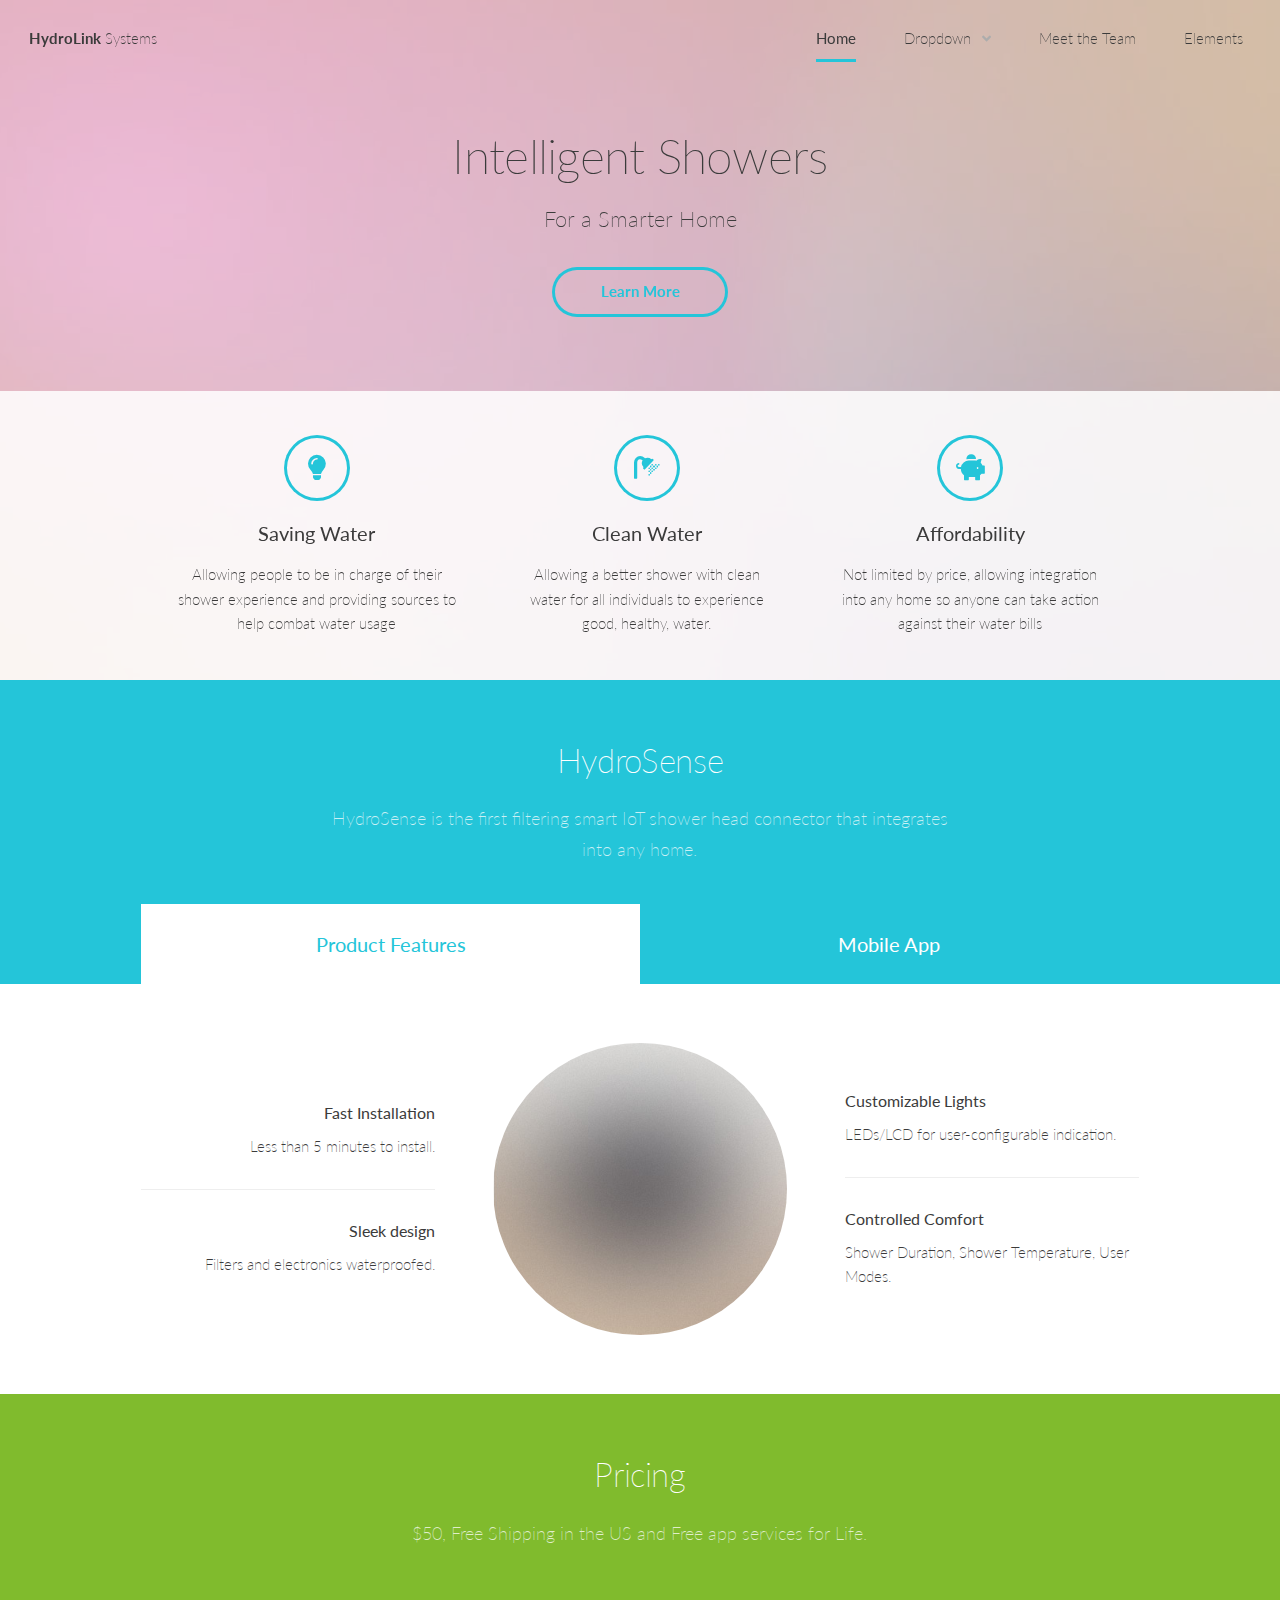
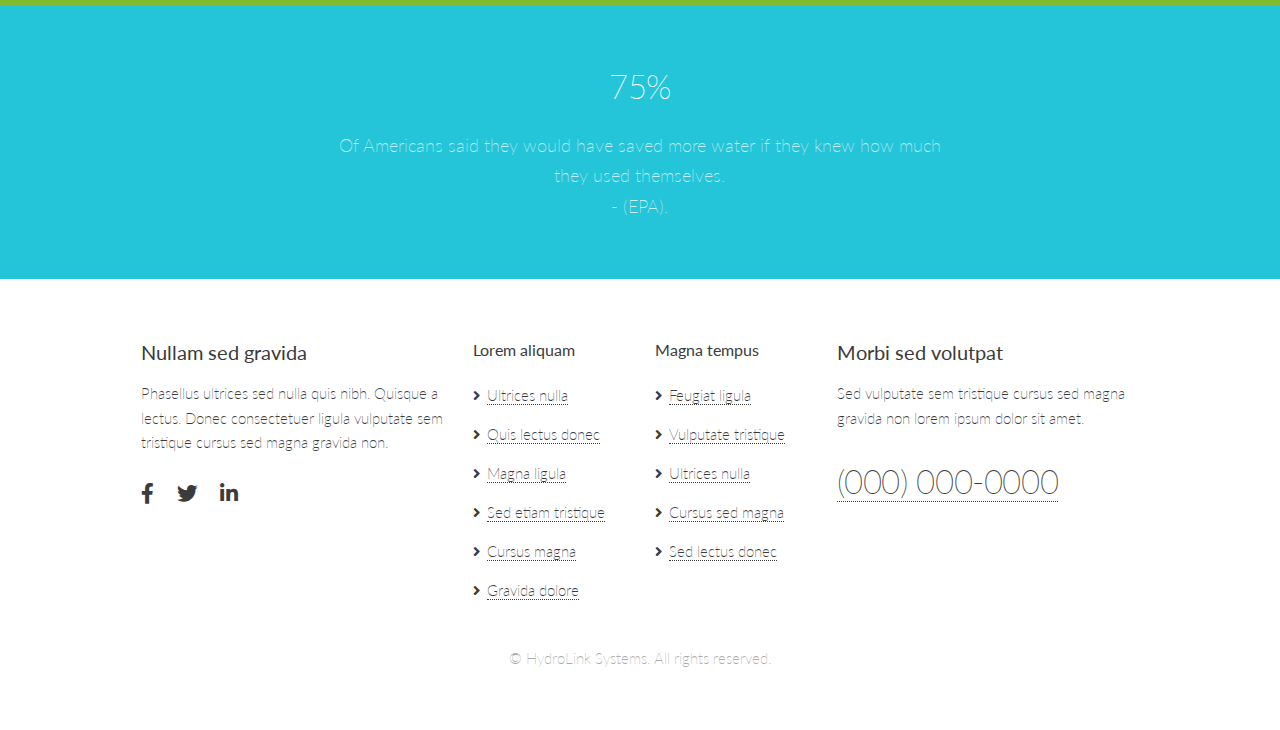
==== index.html @ 1f86eb8b "Added home page and meet the team page" ====
<!DOCTYPE HTML>
<!--
	Hypothesis by Pixelarity
	pixelarity.com | hello@pixelarity.com
	License: pixelarity.com/license
-->
<html>
	<head>
		<title>Untitled</title>
		<meta charset="utf-8" />
		<meta name="viewport" content="width=device-width, initial-scale=1, user-scalable=no" />
		<link rel="stylesheet" href="assets/css/main.css" />
	</head>
	<body class="is-preload">

		<!-- Wrapper -->
			<div id="wrapper">

				<!-- Header -->
					<header id="header" class="alt">

						<!-- Logo -->
							<div class="logo">
								<a href="index.html"><strong>HydroLink</strong> <span class="extra">Systems</span></a>
							</div>

						<!-- Nav -->
							<nav id="nav">
								<ul>
									<li class="current"><a href="index.html">Home</a></li>
									<li>
										<a href="#" class="icon solid fa-angle-down">Dropdown</a>
										<ul>
											<li><a href="#">Option One</a></li>
											<li><a href="#">Option Two</a></li>
											<li><a href="#">Option Three</a></li>
											<li>
												<a href="#">Submenu</a>
												<ul>
													<li><a href="#">Option One</a></li>
													<li><a href="#">Option Two</a></li>
													<li><a href="#">Option Three</a></li>
													<li><a href="#">Option Four</a></li>
												</ul>
											</li>
										</ul>
									</li>
									<li><a href="meet_the_team.html">Meet the Team</a></li>
									<li><a href="elements.html">Elements</a></li>
								</ul>
							</nav>

					</header>

				<!-- Banner -->
					<section id="banner">
						<div class="content primary">
							<header>
								<h1>Intelligent Showers <br />
									</h1>
								<p>For a Smarter Home</p>
							</header>
							<ul class="actions special">
								<li><a href="#one" class="button large wide scrolly">Learn More</a></li>
							</ul>
						</div>
						<div class="content secondary">
							<div class="inner">
								<div class="features">
									<section>
										<span class="icon solid fa-lightbulb major"></span>
										<h3>Saving Water</h3>
										<p>Allowing people to be in charge of their shower experience and providing sources to help combat water usage</p>
									</section>
									<section>
										<span class="icon solid fa-shower major"></span>
										<h3>Clean Water</h3>
										<p>Allowing a better shower with clean water for all individuals to experience good, healthy, water.</p>
									</section>
									<section>
										<span class="icon solid fa-piggy-bank major"></span>
										<h3>Affordability</h3>
										<p>Not limited by price, allowing integration into any home so anyone can take action against their water bills</p>
									</section>
								</div>
							</div>
						</div>
						<video src="images/banner.mp4" muted autoplay loop playsinline></video>
					</section>

				<!-- Section -->
					<section id="one" class="main">
						<header class="accent1">
							<h2>HydroSense</h2>
							<p>HydroSense is the first filtering smart IoT shower head connector that integrates into any home.</p>
						</header>
						<ul class="tabs">
							<li>
								<h3>Product <span class="extra">Features</span></h3>
								<div class="spotlight">
									<ul>
										<li>
											<h4>Fast Installation</h4>
											<p>Less than 5 minutes to install.</p>
										</li>
										<li>
											<h4>Sleek design</h4>
											<p>Filters and electronics waterproofed.</p>
										</li>
									</ul>
									<span class="image"><img src="images/pic01.jpg" alt="" /></span>
									<ul>
										<li>
											<h4>Customizable Lights</h4>
											<p>LEDs/LCD for user-configurable indication.</p>
										</li>
										<li>
											<h4>Controlled Comfort</h4>
											<p>Shower Duration, Shower Temperature, User Modes.</p>
										</li>
									</ul>
								</div>
							</li>
							<li>
								<h3>Mobile App</h3>
								<div class="spotlight">
									<ul>
										<li>
											<h4>All data is your data</h4>
											<p>Local device data storage.</p>
										</li>
										<li>
											<h4>UI friendly design</h4>
											<p>Easy to Use design for enhanced daily living and personal convenience.</p>
										</li>
									</ul>
									<span class="image"><img src="images/pic02.jpg" alt="" /></span>
									<ul>
										<li>
											<h4>Real time analytics</h4>
											<p>Every shower statistics - including finance and energy usage.</p>
										</li>
										<li>
											<h4>Free App & Customizable Notifications</h4>
											<p>Push notification and configurable alerts.</p>
										</li>
									</ul>
								</div>
							</li>
							<!-- <li>
								<h3>Magna <span class="extra">et accumsan</span></h3>
								<div class="spotlight">
									<ul>
										<li>
											<h4>Neque veroeros</h4>
											<p>Sed adipiscing ornare risus. Morbi lorem lentesque egestas sem consequat.</p>
										</li>
										<li>
											<h4>Quis portitor</h4>
											<p>Donec nec justo eget felis facilisis ferme Aenean dignissim pellen.</p>
										</li>
									</ul>
									<span class="image"><img src="images/pic03.jpg" alt="" /></span>
									<ul>
										<li>
											<h4>Magna accumsan</h4>
											<p>Lorem in sem quis dui placerat ornare tra sed etiam veroeros consequat.</p>
										</li>
										<li>
											<h4>Erat aliquam</h4>
											<p>Praesent dapibus, neque id cursus fauci quam erat volutpat nam dui mitin.</p>
										</li>
									</ul>
								</div>
							</li> -->
						</ul>
					</section>
				<section id="two" class="main accent2">
					<header>
						<h2>Pricing</h2>
						<p>$50, Free Shipping in the US and Free app services for Life.</p>
					</header>
				</section>


				<!-- Section -->
					<section id="three" class="main accent1">
						<header>
							<h2>75%</h2>
							<p>Of Americans said they would have saved more water if they knew how much they used themselves. <br>- (EPA).</p>
						</header>
					</section>


				<!-- Section -->
					<!-- <section id="three" class="main alt">
						<header>
							<h2>Auctor nam sed aliquam</h2>
							<p>Praesent dapibus, neque id cursus faucibus, tortor neque egestas augue eu vulpu magna erat. Aliquam erat volutpat. Nam dui mi tincidunt magna accumsan.</p>
						</header>
						<div class="inner">
							<div class="posts">
								<div>
									<article>
										<a href="#" class="image"><img src="images/pic05.jpg" alt="" /></a>
										<div class="content">
											<h3>Blandit aliquam</h3>
											<p>Feugiat ultrices sed nibh. Quisque a lectus. Donec consectetuer ligula vulputate sem tristique cursus. Lorem nulla sed gravida non magna.</p>
											<ul class="actions">
												<li><a href="#" class="button">More</a></li>
											</ul>
										</div>
									</article>
									<article>
										<div class="content">
											<h3>Amet euismod</h3>
											<p>Sed ligula vulputate et amet tristique cursus. Lorem nulla sed gravida non magna sed feugiat consequat.</p>
											<ul class="actions">
												<li><a href="#" class="button">More</a></li>
											</ul>
										</div>
									</article>
								</div>
								<div>
									<article>
										<div class="content">
											<h3>Sed amet feugiat</h3>
											<p>Phasellus ultrices sed nulla quis nibh. Quisque a lectus. Donec consectetuer ligula vulputate sem tristique cursus. Lorem nulla sed gravida non.</p>
											<ul class="actions">
												<li><a href="#" class="button">More</a></li>
											</ul>
										</div>
									</article>
									<article>
										<a href="#" class="image"><img src="images/pic06.jpg" alt="" /></a>
										<div class="content">
											<h3>Gravida veroeros</h3>
											<p>Phasellus ultrices sed nulla quis nibh. Quisque a lectus. Donec consectetuer ligula vulputate sem tristique cursus. Lorem nulla sed gravida non.</p>
											<ul class="actions">
												<li><a href="#" class="button">More</a></li>
											</ul>
										</div>
									</article>
								</div>
								<div>
									<article>
										<a href="#" class="image"><img src="images/pic07.jpg" alt="" /></a>
										<div class="content">
											<h3>Ipsum volutpat</h3>
											<p>Donec consectetuer ligula vulputate sem tristique cursus. Lorem nulla sed gravida non. Phasellus et ultricesnulla quis nibh. Quisque amet lorem lectus. Magna consectetuer ligula vulputate sem tristique cursus magna.</p>
											<ul class="actions">
												<li><a href="#" class="button">More</a></li>
											</ul>
										</div>
									</article>
								</div>
							</div>
						</div>
					</section> -->

				<!-- Footer -->
					<footer id="footer">
						<div class="inner">
							<section>
								<h3>Nullam sed gravida</h3>
								<p>Phasellus ultrices sed nulla quis nibh. Quisque a lectus. Donec consectetuer ligula vulputate sem tristique cursus sed magna gravida non.</p>
								<ul class="icons">
									<li><a href="#" class="icon brands fa-facebook-f"><span class="label">Facebook</span></a></li>
									<li><a href="#" class="icon brands fa-twitter"><span class="label">Twitter</span></a></li>
									<li><a href="#" class="icon brands fa-linkedin-in"><span class="label">LinkedIn</span></a></li>
								</ul>
							</section>
							<section class="narrow">
								<h4>Lorem aliquam</h4>
								<ul class="links">
									<li><a href="#">Ultrices nulla</a></li>
									<li><a href="#">Quis lectus donec</a></li>
									<li><a href="#">Magna ligula</a></li>
									<li><a href="#">Sed etiam tristique</a></li>
									<li><a href="#">Cursus magna</a></li>
									<li><a href="#">Gravida dolore</a></li>
								</ul>
							</section>
							<section class="narrow">
								<h4>Magna tempus</h4>
								<ul class="links">
									<li><a href="#">Feugiat ligula</a></li>
									<li><a href="#">Vulputate tristique</a></li>
									<li><a href="#">Ultrices nulla</a></li>
									<li><a href="#">Cursus sed magna</a></li>
									<li><a href="#">Sed lectus donec</a></li>
								</ul>
							</section>
							<section>
								<h3>Morbi sed volutpat</h3>
								<p>Sed vulputate sem tristique cursus sed magna gravida non lorem ipsum dolor sit amet.<p>
								<p><a href="#" class="major">(000) 000-0000</a></p>
							</section>
						</div>
						<div class="copyright">
							<p>&copy; HydroLink Systems. All rights reserved.</p>
						</div>
					</footer>

			</div>

		<!-- Scripts -->
			<script src="assets/js/jquery.min.js"></script>
			<script src="assets/js/jquery.dropotron.min.js"></script>
			<script src="assets/js/jquery.selectorr.min.js"></script>
			<script src="assets/js/jquery.scrollex.min.js"></script>
			<script src="assets/js/jquery.scrolly.min.js"></script>
			<script src="assets/js/browser.min.js"></script>
			<script src="assets/js/breakpoints.min.js"></script>
			<script src="assets/js/util.js"></script>
			<script src="assets/js/main.js"></script>

	</body>
</html>
---- assets/css/main.css ----
@import url(fontawesome-all.min.css);
@import url("https://fonts.googleapis.com/css?family=Lato:300,400,700,300i,400i,700i");

/*
	Hypothesis by Pixelarity
	pixelarity.com | hello@pixelarity.com
	License: pixelarity.com/license
*/

html, body, div, span, applet, object,
iframe, h1, h2, h3, h4, h5, h6, p, blockquote,
pre, a, abbr, acronym, address, big, cite,
code, del, dfn, em, img, ins, kbd, q, s, samp,
small, strike, strong, sub, sup, tt, var, b,
u, i, center, dl, dt, dd, ol, ul, li, fieldset,
form, label, legend, table, caption, tbody,
tfoot, thead, tr, th, td, article, aside,
canvas, details, embed, figure, figcaption,
footer, header, hgroup, menu, nav, output, ruby,
section, summary, time, mark, audio, video {
	margin: 0;
	padding: 0;
	border: 0;
	font-size: 100%;
	font: inherit;
	vertical-align: baseline;}

article, aside, details, figcaption, figure,
footer, header, hgroup, menu, nav, section {
	display: block;}

body {
	line-height: 1;
}

ol, ul {
	list-style: none;
}

blockquote, q {
	quotes: none;
}

	blockquote:before, blockquote:after, q:before, q:after {
		content: '';
		content: none;
	}

table {
	border-collapse: collapse;
	border-spacing: 0;
}

body {
	-webkit-text-size-adjust: none;
}

mark {
	background-color: transparent;
	color: inherit;
}

input::-moz-focus-inner {
	border: 0;
	padding: 0;
}

input, select, textarea {
	-moz-appearance: none;
	-webkit-appearance: none;
	-ms-appearance: none;
	appearance: none;
}

/* Basic */

	@-ms-viewport {
		width: device-width;
	}

	body {
		-ms-overflow-style: scrollbar;
	}

	@media screen and (max-width: 480px) {

		html, body {
			min-width: 320px;
		}

	}

	html {
		box-sizing: border-box;
	}

	*, *:before, *:after {
		box-sizing: inherit;
	}

	body {
		background: #ffffff;
	}

		body.is-preload *, body.is-preload *:before, body.is-preload *:after {
			-moz-animation: none !important;
			-webkit-animation: none !important;
			-ms-animation: none !important;
			animation: none !important;
			-moz-transition: none !important;
			-webkit-transition: none !important;
			-ms-transition: none !important;
			transition: none !important;
		}

/* Type */

	html {
		font-size: 15pt;
	}

		@media screen and (max-width: 1680px) {

			html {
				font-size: 12pt;
			}

		}

		@media screen and (max-width: 1280px) {

			html {
				font-size: 11pt;
			}

		}

		@media screen and (max-width: 980px) {

			html {
				font-size: 12pt;
			}

		}

		@media screen and (max-width: 736px) {

			html {
				font-size: 11pt;
			}

		}

		@media screen and (max-width: 360px) {

			html {
				font-size: 10pt;
			}

		}

	body {
		background-color: #ffffff;
		color: #3b3b3b;
	}

	body, input, select, textarea {
		font-family: "Lato", Arial, Helvetica, sans-serif;
		font-weight: 200;
		font-size: 1rem;
		line-height: 1.65;
	}

	a {
		-moz-transition: background-color 0.2s ease-in-out, border-bottom-color 0.2s ease-in-out, color 0.2s ease-in-out;
		-webkit-transition: background-color 0.2s ease-in-out, border-bottom-color 0.2s ease-in-out, color 0.2s ease-in-out;
		-ms-transition: background-color 0.2s ease-in-out, border-bottom-color 0.2s ease-in-out, color 0.2s ease-in-out;
		transition: background-color 0.2s ease-in-out, border-bottom-color 0.2s ease-in-out, color 0.2s ease-in-out;
		text-decoration: none;
		border-bottom: dotted 1px;
	}

		a strong {
			-moz-transition: color 0.2s ease-in-out;
			-webkit-transition: color 0.2s ease-in-out;
			-ms-transition: color 0.2s ease-in-out;
			transition: color 0.2s ease-in-out;
		}

		a:hover {
			text-decoration: none;
			border-bottom-color: transparent;
			color: #24C5D9 !important;
		}

			a:hover strong {
				color: inherit;
			}

		a.major {
			font-size: 2.25rem;
			font-weight: 200;
			line-height: 1.3;
			margin: 0 0 1.5rem 0;
			letter-spacing: -0.025rem;
		}

		@media screen and (max-width: 736px) {

			a.major {
				font-size: 1.75rem;
				letter-spacing: 0;
			}

		}

	strong, b {
		font-weight: 400;
	}

	em, i {
		font-style: italic;
	}

	p {
		margin: 0 0 2rem 0;
	}

	h1, h2, h3, h4, h5, h6 {
		font-weight: 400;
		line-height: 1.5;
		margin: 0 0 1rem 0;
	}

		h1 a, h2 a, h3 a, h4 a, h5 a, h6 a {
			color: inherit;
			text-decoration: none;
		}

	h1 {
		font-size: 3.25rem;
		font-weight: 200;
		line-height: 1.3;
		margin: 0 0 3rem 0;
		letter-spacing: -0.05rem;
	}

	h2 {
		font-size: 2.25rem;
		font-weight: 200;
		line-height: 1.3;
		margin: 0 0 1.5rem 0;
		letter-spacing: -0.025rem;
	}

	h3 {
		font-size: 1.35rem;
	}

	h4 {
		font-size: 1.1rem;
		margin: 0 0 0.65rem 0;
	}

	h5 {
		font-size: 0.9rem;
	}

	h6 {
		font-size: 0.7rem;
	}

	@media screen and (max-width: 736px) {

		h1 {
			font-size: 2.25rem;
			letter-spacing: -0.025rem;
		}

			h1 br {
				display: none;
			}

		h2 {
			font-size: 1.5rem;
			letter-spacing: -0.0125rem;
		}

			h2 br {
				display: none;
			}

		h3 {
			font-size: 1.25rem;
		}

	}

	sub {
		font-size: 0.8rem;
		position: relative;
		top: 0.5rem;
	}

	sup {
		font-size: 0.8rem;
		position: relative;
		top: -0.5rem;
	}

	blockquote {
		border-left: solid 4px;
		font-style: italic;
		margin: 0 0 2rem 0;
		padding: 0.5rem 0 0.5rem 2rem;
	}

	code {
		border-radius: 0.5rem;
		border: solid 1px;
		font-family: "Courier New", monospace;
		font-size: 0.9rem;
		margin: 0 0.25rem;
		padding: 0.25rem 0.65rem;
	}

	pre {
		-webkit-overflow-scrolling: touch;
		font-family: "Courier New", monospace;
		font-size: 0.9rem;
		margin: 0 0 2rem 0;
	}

		pre code {
			display: block;
			line-height: 1.75;
			padding: 1rem 1.5rem;
			overflow-x: auto;
		}

	hr {
		border: 0;
		border-bottom: solid 1px;
		margin: 2rem 0;
	}

		hr.major {
			margin: 3rem 0;
		}

	.align-left {
		text-align: left;
	}

	.align-center {
		text-align: center;
	}

	.align-right {
		text-align: right;
	}

	input, select, textarea {
		color: #3b3b3b;
	}

	a {
		color: #3b3b3b;
	}

	strong, b {
		color: #3b3b3b;
	}

	h1, h2, h3, h4, h5, h6 {
		color: #3b3b3b;
	}

	blockquote {
		border-left-color: #eeeeee;
	}

	code {
		background: rgba(144, 144, 144, 0.075);
		border-color: #eeeeee;
	}

	hr {
		border-bottom-color: #eeeeee;
	}

/* Row */

	.row {
		display: flex;
		flex-wrap: wrap;
		box-sizing: border-box;
		align-items: stretch;
	}

		.row > * {
			box-sizing: border-box;
		}

		.row.gtr-uniform > * > :last-child {
			margin-bottom: 0;
		}

		.row.aln-left {
			justify-content: flex-start;
		}

		.row.aln-center {
			justify-content: center;
		}

		.row.aln-right {
			justify-content: flex-end;
		}

		.row.aln-top {
			align-items: flex-start;
		}

		.row.aln-middle {
			align-items: center;
		}

		.row.aln-bottom {
			align-items: flex-end;
		}

		.row > .imp {
			order: -1;
		}

		.row > .col-1 {
			width: 8.33333%;
		}

		.row > .off-1 {
			margin-left: 8.33333%;
		}

		.row > .col-2 {
			width: 16.66667%;
		}

		.row > .off-2 {
			margin-left: 16.66667%;
		}

		.row > .col-3 {
			width: 25%;
		}

		.row > .off-3 {
			margin-left: 25%;
		}

		.row > .col-4 {
			width: 33.33333%;
		}

		.row > .off-4 {
			margin-left: 33.33333%;
		}

		.row > .col-5 {
			width: 41.66667%;
		}

		.row > .off-5 {
			margin-left: 41.66667%;
		}

		.row > .col-6 {
			width: 50%;
		}

		.row > .off-6 {
			margin-left: 50%;
		}

		.row > .col-7 {
			width: 58.33333%;
		}

		.row > .off-7 {
			margin-left: 58.33333%;
		}

		.row > .col-8 {
			width: 66.66667%;
		}

		.row > .off-8 {
			margin-left: 66.66667%;
		}

		.row > .col-9 {
			width: 75%;
		}

		.row > .off-9 {
			margin-left: 75%;
		}

		.row > .col-10 {
			width: 83.33333%;
		}

		.row > .off-10 {
			margin-left: 83.33333%;
		}

		.row > .col-11 {
			width: 91.66667%;
		}

		.row > .off-11 {
			margin-left: 91.66667%;
		}

		.row > .col-12 {
			width: 100%;
		}

		.row > .off-12 {
			margin-left: 100%;
		}

		.row.gtr-0 {
			margin-top: 0;
			margin-left: 0rem;
		}

			.row.gtr-0 > * {
				padding: 0 0 0 0rem;
			}

			.row.gtr-0.gtr-uniform {
				margin-top: 0rem;
			}

				.row.gtr-0.gtr-uniform > * {
					padding-top: 0rem;
				}

		.row.gtr-25 {
			margin-top: 0;
			margin-left: -0.375rem;
		}

			.row.gtr-25 > * {
				padding: 0 0 0 0.375rem;
			}

			.row.gtr-25.gtr-uniform {
				margin-top: -0.375rem;
			}

				.row.gtr-25.gtr-uniform > * {
					padding-top: 0.375rem;
				}

		.row.gtr-50 {
			margin-top: 0;
			margin-left: -0.75rem;
		}

			.row.gtr-50 > * {
				padding: 0 0 0 0.75rem;
			}

			.row.gtr-50.gtr-uniform {
				margin-top: -0.75rem;
			}

				.row.gtr-50.gtr-uniform > * {
					padding-top: 0.75rem;
				}

		.row {
			margin-top: 0;
			margin-left: -1.5rem;
		}

			.row > * {
				padding: 0 0 0 1.5rem;
			}

			.row.gtr-uniform {
				margin-top: -1.5rem;
			}

				.row.gtr-uniform > * {
					padding-top: 1.5rem;
				}

		.row.gtr-150 {
			margin-top: 0;
			margin-left: -2.25rem;
		}

			.row.gtr-150 > * {
				padding: 0 0 0 2.25rem;
			}

			.row.gtr-150.gtr-uniform {
				margin-top: -2.25rem;
			}

				.row.gtr-150.gtr-uniform > * {
					padding-top: 2.25rem;
				}

		.row.gtr-200 {
			margin-top: 0;
			margin-left: -3rem;
		}

			.row.gtr-200 > * {
				padding: 0 0 0 3rem;
			}

			.row.gtr-200.gtr-uniform {
				margin-top: -3rem;
			}

				.row.gtr-200.gtr-uniform > * {
					padding-top: 3rem;
				}

		@media screen and (max-width: 1680px) {

			.row {
				display: flex;
				flex-wrap: wrap;
				box-sizing: border-box;
				align-items: stretch;
			}

				.row > * {
					box-sizing: border-box;
				}

				.row.gtr-uniform > * > :last-child {
					margin-bottom: 0;
				}

				.row.aln-left {
					justify-content: flex-start;
				}

				.row.aln-center {
					justify-content: center;
				}

				.row.aln-right {
					justify-content: flex-end;
				}

				.row.aln-top {
					align-items: flex-start;
				}

				.row.aln-middle {
					align-items: center;
				}

				.row.aln-bottom {
					align-items: flex-end;
				}

				.row > .imp-xlarge {
					order: -1;
				}

				.row > .col-1-xlarge {
					width: 8.33333%;
				}

				.row > .off-1-xlarge {
					margin-left: 8.33333%;
				}

				.row > .col-2-xlarge {
					width: 16.66667%;
				}

				.row > .off-2-xlarge {
					margin-left: 16.66667%;
				}

				.row > .col-3-xlarge {
					width: 25%;
				}

				.row > .off-3-xlarge {
					margin-left: 25%;
				}

				.row > .col-4-xlarge {
					width: 33.33333%;
				}

				.row > .off-4-xlarge {
					margin-left: 33.33333%;
				}

				.row > .col-5-xlarge {
					width: 41.66667%;
				}

				.row > .off-5-xlarge {
					margin-left: 41.66667%;
				}

				.row > .col-6-xlarge {
					width: 50%;
				}

				.row > .off-6-xlarge {
					margin-left: 50%;
				}

				.row > .col-7-xlarge {
					width: 58.33333%;
				}

				.row > .off-7-xlarge {
					margin-left: 58.33333%;
				}

				.row > .col-8-xlarge {
					width: 66.66667%;
				}

				.row > .off-8-xlarge {
					margin-left: 66.66667%;
				}

				.row > .col-9-xlarge {
					width: 75%;
				}

				.row > .off-9-xlarge {
					margin-left: 75%;
				}

				.row > .col-10-xlarge {
					width: 83.33333%;
				}

				.row > .off-10-xlarge {
					margin-left: 83.33333%;
				}

				.row > .col-11-xlarge {
					width: 91.66667%;
				}

				.row > .off-11-xlarge {
					margin-left: 91.66667%;
				}

				.row > .col-12-xlarge {
					width: 100%;
				}

				.row > .off-12-xlarge {
					margin-left: 100%;
				}

				.row.gtr-0 {
					margin-top: 0;
					margin-left: 0rem;
				}

					.row.gtr-0 > * {
						padding: 0 0 0 0rem;
					}

					.row.gtr-0.gtr-uniform {
						margin-top: 0rem;
					}

						.row.gtr-0.gtr-uniform > * {
							padding-top: 0rem;
						}

				.row.gtr-25 {
					margin-top: 0;
					margin-left: -0.375rem;
				}

					.row.gtr-25 > * {
						padding: 0 0 0 0.375rem;
					}

					.row.gtr-25.gtr-uniform {
						margin-top: -0.375rem;
					}

						.row.gtr-25.gtr-uniform > * {
							padding-top: 0.375rem;
						}

				.row.gtr-50 {
					margin-top: 0;
					margin-left: -0.75rem;
				}

					.row.gtr-50 > * {
						padding: 0 0 0 0.75rem;
					}

					.row.gtr-50.gtr-uniform {
						margin-top: -0.75rem;
					}

						.row.gtr-50.gtr-uniform > * {
							padding-top: 0.75rem;
						}

				.row {
					margin-top: 0;
					margin-left: -1.5rem;
				}

					.row > * {
						padding: 0 0 0 1.5rem;
					}

					.row.gtr-uniform {
						margin-top: -1.5rem;
					}

						.row.gtr-uniform > * {
							padding-top: 1.5rem;
						}

				.row.gtr-150 {
					margin-top: 0;
					margin-left: -2.25rem;
				}

					.row.gtr-150 > * {
						padding: 0 0 0 2.25rem;
					}

					.row.gtr-150.gtr-uniform {
						margin-top: -2.25rem;
					}

						.row.gtr-150.gtr-uniform > * {
							padding-top: 2.25rem;
						}

				.row.gtr-200 {
					margin-top: 0;
					margin-left: -3rem;
				}

					.row.gtr-200 > * {
						padding: 0 0 0 3rem;
					}

					.row.gtr-200.gtr-uniform {
						margin-top: -3rem;
					}

						.row.gtr-200.gtr-uniform > * {
							padding-top: 3rem;
						}

		}

		@media screen and (max-width: 1280px) {

			.row {
				display: flex;
				flex-wrap: wrap;
				box-sizing: border-box;
				align-items: stretch;
			}

				.row > * {
					box-sizing: border-box;
				}

				.row.gtr-uniform > * > :last-child {
					margin-bottom: 0;
				}

				.row.aln-left {
					justify-content: flex-start;
				}

				.row.aln-center {
					justify-content: center;
				}

				.row.aln-right {
					justify-content: flex-end;
				}

				.row.aln-top {
					align-items: flex-start;
				}

				.row.aln-middle {
					align-items: center;
				}

				.row.aln-bottom {
					align-items: flex-end;
				}

				.row > .imp-large {
					order: -1;
				}

				.row > .col-1-large {
					width: 8.33333%;
				}

				.row > .off-1-large {
					margin-left: 8.33333%;
				}

				.row > .col-2-large {
					width: 16.66667%;
				}

				.row > .off-2-large {
					margin-left: 16.66667%;
				}

				.row > .col-3-large {
					width: 25%;
				}

				.row > .off-3-large {
					margin-left: 25%;
				}

				.row > .col-4-large {
					width: 33.33333%;
				}

				.row > .off-4-large {
					margin-left: 33.33333%;
				}

				.row > .col-5-large {
					width: 41.66667%;
				}

				.row > .off-5-large {
					margin-left: 41.66667%;
				}

				.row > .col-6-large {
					width: 50%;
				}

				.row > .off-6-large {
					margin-left: 50%;
				}

				.row > .col-7-large {
					width: 58.33333%;
				}

				.row > .off-7-large {
					margin-left: 58.33333%;
				}

				.row > .col-8-large {
					width: 66.66667%;
				}

				.row > .off-8-large {
					margin-left: 66.66667%;
				}

				.row > .col-9-large {
					width: 75%;
				}

				.row > .off-9-large {
					margin-left: 75%;
				}

				.row > .col-10-large {
					width: 83.33333%;
				}

				.row > .off-10-large {
					margin-left: 83.33333%;
				}

				.row > .col-11-large {
					width: 91.66667%;
				}

				.row > .off-11-large {
					margin-left: 91.66667%;
				}

				.row > .col-12-large {
					width: 100%;
				}

				.row > .off-12-large {
					margin-left: 100%;
				}

				.row.gtr-0 {
					margin-top: 0;
					margin-left: 0rem;
				}

					.row.gtr-0 > * {
						padding: 0 0 0 0rem;
					}

					.row.gtr-0.gtr-uniform {
						margin-top: 0rem;
					}

						.row.gtr-0.gtr-uniform > * {
							padding-top: 0rem;
						}

				.row.gtr-25 {
					margin-top: 0;
					margin-left: -0.375rem;
				}

					.row.gtr-25 > * {
						padding: 0 0 0 0.375rem;
					}

					.row.gtr-25.gtr-uniform {
						margin-top: -0.375rem;
					}

						.row.gtr-25.gtr-uniform > * {
							padding-top: 0.375rem;
						}

				.row.gtr-50 {
					margin-top: 0;
					margin-left: -0.75rem;
				}

					.row.gtr-50 > * {
						padding: 0 0 0 0.75rem;
					}

					.row.gtr-50.gtr-uniform {
						margin-top: -0.75rem;
					}

						.row.gtr-50.gtr-uniform > * {
							padding-top: 0.75rem;
						}

				.row {
					margin-top: 0;
					margin-left: -1.5rem;
				}

					.row > * {
						padding: 0 0 0 1.5rem;
					}

					.row.gtr-uniform {
						margin-top: -1.5rem;
					}

						.row.gtr-uniform > * {
							padding-top: 1.5rem;
						}

				.row.gtr-150 {
					margin-top: 0;
					margin-left: -2.25rem;
				}

					.row.gtr-150 > * {
						padding: 0 0 0 2.25rem;
					}

					.row.gtr-150.gtr-uniform {
						margin-top: -2.25rem;
					}

						.row.gtr-150.gtr-uniform > * {
							padding-top: 2.25rem;
						}

				.row.gtr-200 {
					margin-top: 0;
					margin-left: -3rem;
				}

					.row.gtr-200 > * {
						padding: 0 0 0 3rem;
					}

					.row.gtr-200.gtr-uniform {
						margin-top: -3rem;
					}

						.row.gtr-200.gtr-uniform > * {
							padding-top: 3rem;
						}

		}

		@media screen and (max-width: 980px) {

			.row {
				display: flex;
				flex-wrap: wrap;
				box-sizing: border-box;
				align-items: stretch;
			}

				.row > * {
					box-sizing: border-box;
				}

				.row.gtr-uniform > * > :last-child {
					margin-bottom: 0;
				}

				.row.aln-left {
					justify-content: flex-start;
				}

				.row.aln-center {
					justify-content: center;
				}

				.row.aln-right {
					justify-content: flex-end;
				}

				.row.aln-top {
					align-items: flex-start;
				}

				.row.aln-middle {
					align-items: center;
				}

				.row.aln-bottom {
					align-items: flex-end;
				}

				.row > .imp-medium {
					order: -1;
				}

				.row > .col-1-medium {
					width: 8.33333%;
				}

				.row > .off-1-medium {
					margin-left: 8.33333%;
				}

				.row > .col-2-medium {
					width: 16.66667%;
				}

				.row > .off-2-medium {
					margin-left: 16.66667%;
				}

				.row > .col-3-medium {
					width: 25%;
				}

				.row > .off-3-medium {
					margin-left: 25%;
				}

				.row > .col-4-medium {
					width: 33.33333%;
				}

				.row > .off-4-medium {
					margin-left: 33.33333%;
				}

				.row > .col-5-medium {
					width: 41.66667%;
				}

				.row > .off-5-medium {
					margin-left: 41.66667%;
				}

				.row > .col-6-medium {
					width: 50%;
				}

				.row > .off-6-medium {
					margin-left: 50%;
				}

				.row > .col-7-medium {
					width: 58.33333%;
				}

				.row > .off-7-medium {
					margin-left: 58.33333%;
				}

				.row > .col-8-medium {
					width: 66.66667%;
				}

				.row > .off-8-medium {
					margin-left: 66.66667%;
				}

				.row > .col-9-medium {
					width: 75%;
				}

				.row > .off-9-medium {
					margin-left: 75%;
				}

				.row > .col-10-medium {
					width: 83.33333%;
				}

				.row > .off-10-medium {
					margin-left: 83.33333%;
				}

				.row > .col-11-medium {
					width: 91.66667%;
				}

				.row > .off-11-medium {
					margin-left: 91.66667%;
				}

				.row > .col-12-medium {
					width: 100%;
				}

				.row > .off-12-medium {
					margin-left: 100%;
				}

				.row.gtr-0 {
					margin-top: 0;
					margin-left: 0rem;
				}

					.row.gtr-0 > * {
						padding: 0 0 0 0rem;
					}

					.row.gtr-0.gtr-uniform {
						margin-top: 0rem;
					}

						.row.gtr-0.gtr-uniform > * {
							padding-top: 0rem;
						}

				.row.gtr-25 {
					margin-top: 0;
					margin-left: -0.375rem;
				}

					.row.gtr-25 > * {
						padding: 0 0 0 0.375rem;
					}

					.row.gtr-25.gtr-uniform {
						margin-top: -0.375rem;
					}

						.row.gtr-25.gtr-uniform > * {
							padding-top: 0.375rem;
						}

				.row.gtr-50 {
					margin-top: 0;
					margin-left: -0.75rem;
				}

					.row.gtr-50 > * {
						padding: 0 0 0 0.75rem;
					}

					.row.gtr-50.gtr-uniform {
						margin-top: -0.75rem;
					}

						.row.gtr-50.gtr-uniform > * {
							padding-top: 0.75rem;
						}

				.row {
					margin-top: 0;
					margin-left: -1.5rem;
				}

					.row > * {
						padding: 0 0 0 1.5rem;
					}

					.row.gtr-uniform {
						margin-top: -1.5rem;
					}

						.row.gtr-uniform > * {
							padding-top: 1.5rem;
						}

				.row.gtr-150 {
					margin-top: 0;
					margin-left: -2.25rem;
				}

					.row.gtr-150 > * {
						padding: 0 0 0 2.25rem;
					}

					.row.gtr-150.gtr-uniform {
						margin-top: -2.25rem;
					}

						.row.gtr-150.gtr-uniform > * {
							padding-top: 2.25rem;
						}

				.row.gtr-200 {
					margin-top: 0;
					margin-left: -3rem;
				}

					.row.gtr-200 > * {
						padding: 0 0 0 3rem;
					}

					.row.gtr-200.gtr-uniform {
						margin-top: -3rem;
					}

						.row.gtr-200.gtr-uniform > * {
							padding-top: 3rem;
						}

		}

		@media screen and (max-width: 736px) {

			.row {
				display: flex;
				flex-wrap: wrap;
				box-sizing: border-box;
				align-items: stretch;
			}

				.row > * {
					box-sizing: border-box;
				}

				.row.gtr-uniform > * > :last-child {
					margin-bottom: 0;
				}

				.row.aln-left {
					justify-content: flex-start;
				}

				.row.aln-center {
					justify-content: center;
				}

				.row.aln-right {
					justify-content: flex-end;
				}

				.row.aln-top {
					align-items: flex-start;
				}

				.row.aln-middle {
					align-items: center;
				}

				.row.aln-bottom {
					align-items: flex-end;
				}

				.row > .imp-small {
					order: -1;
				}

				.row > .col-1-small {
					width: 8.33333%;
				}

				.row > .off-1-small {
					margin-left: 8.33333%;
				}

				.row > .col-2-small {
					width: 16.66667%;
				}

				.row > .off-2-small {
					margin-left: 16.66667%;
				}

				.row > .col-3-small {
					width: 25%;
				}

				.row > .off-3-small {
					margin-left: 25%;
				}

				.row > .col-4-small {
					width: 33.33333%;
				}

				.row > .off-4-small {
					margin-left: 33.33333%;
				}

				.row > .col-5-small {
					width: 41.66667%;
				}

				.row > .off-5-small {
					margin-left: 41.66667%;
				}

				.row > .col-6-small {
					width: 50%;
				}

				.row > .off-6-small {
					margin-left: 50%;
				}

				.row > .col-7-small {
					width: 58.33333%;
				}

				.row > .off-7-small {
					margin-left: 58.33333%;
				}

				.row > .col-8-small {
					width: 66.66667%;
				}

				.row > .off-8-small {
					margin-left: 66.66667%;
				}

				.row > .col-9-small {
					width: 75%;
				}

				.row > .off-9-small {
					margin-left: 75%;
				}

				.row > .col-10-small {
					width: 83.33333%;
				}

				.row > .off-10-small {
					margin-left: 83.33333%;
				}

				.row > .col-11-small {
					width: 91.66667%;
				}

				.row > .off-11-small {
					margin-left: 91.66667%;
				}

				.row > .col-12-small {
					width: 100%;
				}

				.row > .off-12-small {
					margin-left: 100%;
				}

				.row.gtr-0 {
					margin-top: 0;
					margin-left: 0rem;
				}

					.row.gtr-0 > * {
						padding: 0 0 0 0rem;
					}

					.row.gtr-0.gtr-uniform {
						margin-top: 0rem;
					}

						.row.gtr-0.gtr-uniform > * {
							padding-top: 0rem;
						}

				.row.gtr-25 {
					margin-top: 0;
					margin-left: -0.375rem;
				}

					.row.gtr-25 > * {
						padding: 0 0 0 0.375rem;
					}

					.row.gtr-25.gtr-uniform {
						margin-top: -0.375rem;
					}

						.row.gtr-25.gtr-uniform > * {
							padding-top: 0.375rem;
						}

				.row.gtr-50 {
					margin-top: 0;
					margin-left: -0.75rem;
				}

					.row.gtr-50 > * {
						padding: 0 0 0 0.75rem;
					}

					.row.gtr-50.gtr-uniform {
						margin-top: -0.75rem;
					}

						.row.gtr-50.gtr-uniform > * {
							padding-top: 0.75rem;
						}

				.row {
					margin-top: 0;
					margin-left: -1.5rem;
				}

					.row > * {
						padding: 0 0 0 1.5rem;
					}

					.row.gtr-uniform {
						margin-top: -1.5rem;
					}

						.row.gtr-uniform > * {
							padding-top: 1.5rem;
						}

				.row.gtr-150 {
					margin-top: 0;
					margin-left: -2.25rem;
				}

					.row.gtr-150 > * {
						padding: 0 0 0 2.25rem;
					}

					.row.gtr-150.gtr-uniform {
						margin-top: -2.25rem;
					}

						.row.gtr-150.gtr-uniform > * {
							padding-top: 2.25rem;
						}

				.row.gtr-200 {
					margin-top: 0;
					margin-left: -3rem;
				}

					.row.gtr-200 > * {
						padding: 0 0 0 3rem;
					}

					.row.gtr-200.gtr-uniform {
						margin-top: -3rem;
					}

						.row.gtr-200.gtr-uniform > * {
							padding-top: 3rem;
						}

		}

		@media screen and (max-width: 480px) {

			.row {
				display: flex;
				flex-wrap: wrap;
				box-sizing: border-box;
				align-items: stretch;
			}

				.row > * {
					box-sizing: border-box;
				}

				.row.gtr-uniform > * > :last-child {
					margin-bottom: 0;
				}

				.row.aln-left {
					justify-content: flex-start;
				}

				.row.aln-center {
					justify-content: center;
				}

				.row.aln-right {
					justify-content: flex-end;
				}

				.row.aln-top {
					align-items: flex-start;
				}

				.row.aln-middle {
					align-items: center;
				}

				.row.aln-bottom {
					align-items: flex-end;
				}

				.row > .imp-xsmall {
					order: -1;
				}

				.row > .col-1-xsmall {
					width: 8.33333%;
				}

				.row > .off-1-xsmall {
					margin-left: 8.33333%;
				}

				.row > .col-2-xsmall {
					width: 16.66667%;
				}

				.row > .off-2-xsmall {
					margin-left: 16.66667%;
				}

				.row > .col-3-xsmall {
					width: 25%;
				}

				.row > .off-3-xsmall {
					margin-left: 25%;
				}

				.row > .col-4-xsmall {
					width: 33.33333%;
				}

				.row > .off-4-xsmall {
					margin-left: 33.33333%;
				}

				.row > .col-5-xsmall {
					width: 41.66667%;
				}

				.row > .off-5-xsmall {
					margin-left: 41.66667%;
				}

				.row > .col-6-xsmall {
					width: 50%;
				}

				.row > .off-6-xsmall {
					margin-left: 50%;
				}

				.row > .col-7-xsmall {
					width: 58.33333%;
				}

				.row > .off-7-xsmall {
					margin-left: 58.33333%;
				}

				.row > .col-8-xsmall {
					width: 66.66667%;
				}

				.row > .off-8-xsmall {
					margin-left: 66.66667%;
				}

				.row > .col-9-xsmall {
					width: 75%;
				}

				.row > .off-9-xsmall {
					margin-left: 75%;
				}

				.row > .col-10-xsmall {
					width: 83.33333%;
				}

				.row > .off-10-xsmall {
					margin-left: 83.33333%;
				}

				.row > .col-11-xsmall {
					width: 91.66667%;
				}

				.row > .off-11-xsmall {
					margin-left: 91.66667%;
				}

				.row > .col-12-xsmall {
					width: 100%;
				}

				.row > .off-12-xsmall {
					margin-left: 100%;
				}

				.row.gtr-0 {
					margin-top: 0;
					margin-left: 0rem;
				}

					.row.gtr-0 > * {
						padding: 0 0 0 0rem;
					}

					.row.gtr-0.gtr-uniform {
						margin-top: 0rem;
					}

						.row.gtr-0.gtr-uniform > * {
							padding-top: 0rem;
						}

				.row.gtr-25 {
					margin-top: 0;
					margin-left: -0.375rem;
				}

					.row.gtr-25 > * {
						padding: 0 0 0 0.375rem;
					}

					.row.gtr-25.gtr-uniform {
						margin-top: -0.375rem;
					}

						.row.gtr-25.gtr-uniform > * {
							padding-top: 0.375rem;
						}

				.row.gtr-50 {
					margin-top: 0;
					margin-left: -0.75rem;
				}

					.row.gtr-50 > * {
						padding: 0 0 0 0.75rem;
					}

					.row.gtr-50.gtr-uniform {
						margin-top: -0.75rem;
					}

						.row.gtr-50.gtr-uniform > * {
							padding-top: 0.75rem;
						}

				.row {
					margin-top: 0;
					margin-left: -1.5rem;
				}

					.row > * {
						padding: 0 0 0 1.5rem;
					}

					.row.gtr-uniform {
						margin-top: -1.5rem;
					}

						.row.gtr-uniform > * {
							padding-top: 1.5rem;
						}

				.row.gtr-150 {
					margin-top: 0;
					margin-left: -2.25rem;
				}

					.row.gtr-150 > * {
						padding: 0 0 0 2.25rem;
					}

					.row.gtr-150.gtr-uniform {
						margin-top: -2.25rem;
					}

						.row.gtr-150.gtr-uniform > * {
							padding-top: 2.25rem;
						}

				.row.gtr-200 {
					margin-top: 0;
					margin-left: -3rem;
				}

					.row.gtr-200 > * {
						padding: 0 0 0 3rem;
					}

					.row.gtr-200.gtr-uniform {
						margin-top: -3rem;
					}

						.row.gtr-200.gtr-uniform > * {
							padding-top: 3rem;
						}

		}

/* Box */

	.box {
		border-radius: 0.5rem;
		border: solid 1px;
		margin-bottom: 2rem;
		padding: 1.5rem;
	}

		.box > :last-child,
		.box > :last-child > :last-child,
		.box > :last-child > :last-child > :last-child {
			margin-bottom: 0;
		}

		.box.alt {
			border: 0;
			border-radius: 0;
			padding: 0;
		}

	.box {
		border-color: #eeeeee;
	}

/* Button */

	input[type="submit"],
	input[type="reset"],
	input[type="button"],
	button,
	.button {
		-moz-appearance: none;
		-webkit-appearance: none;
		-ms-appearance: none;
		appearance: none;
		-moz-transition: background-color 0.2s ease-in-out, color 0.2s ease-in-out;
		-webkit-transition: background-color 0.2s ease-in-out, color 0.2s ease-in-out;
		-ms-transition: background-color 0.2s ease-in-out, color 0.2s ease-in-out;
		transition: background-color 0.2s ease-in-out, color 0.2s ease-in-out;
		border-radius: 0.5rem;
		border: 0;
		cursor: pointer;
		display: inline-block;
		font-weight: 700;
		height: 2.75rem;
		line-height: 2.75rem;
		border-radius: 2.75rem;
		padding: 0 1.625rem;
		text-align: center;
		text-decoration: none;
		white-space: nowrap;
		font-size: 0.875rem;
		outline: 0;
	}

		input[type="submit"].icon:before,
		input[type="reset"].icon:before,
		input[type="button"].icon:before,
		button.icon:before,
		.button.icon:before {
			font-size: 0.8rem;
			line-height: 1.2rem;
			margin-right: 0.5rem;
		}

		input[type="submit"].fit,
		input[type="reset"].fit,
		input[type="button"].fit,
		button.fit,
		.button.fit {
			width: 100%;
		}

		input[type="submit"].small,
		input[type="reset"].small,
		input[type="button"].small,
		button.small,
		.button.small {
			font-size: 0.7rem;
			height: 2.0625rem;
			line-height: 2.0625rem;
			border-radius: 2.0625rem;
			padding: 0 1.25rem;
		}

		input[type="submit"].large,
		input[type="reset"].large,
		input[type="button"].large,
		button.large,
		.button.large {
			font-size: 1rem;
			height: 3.4375rem;
			line-height: 3.4375rem;
			border-radius: 3.4375rem;
			padding: 0 2rem;
		}

		input[type="submit"].wide,
		input[type="reset"].wide,
		input[type="button"].wide,
		button.wide,
		.button.wide {
			min-width: 12rem;
		}

		input[type="submit"].disabled, input[type="submit"]:disabled,
		input[type="reset"].disabled,
		input[type="reset"]:disabled,
		input[type="button"].disabled,
		input[type="button"]:disabled,
		button.disabled,
		button:disabled,
		.button.disabled,
		.button:disabled {
			pointer-events: none;
			opacity: 0.25;
		}

	input[type="submit"],
	input[type="reset"],
	input[type="button"],
	button,
	.button {
		background-color: transparent;
		box-shadow: inset 0 0 0 3px #24C5D9;
		color: #24C5D9 !important;
	}

		input[type="submit"]:hover,
		input[type="reset"]:hover,
		input[type="button"]:hover,
		button:hover,
		.button:hover {
			background-color: rgba(35, 177, 236, 0.1);
		}

			input[type="submit"]:hover:active,
			input[type="reset"]:hover:active,
			input[type="button"]:hover:active,
			button:hover:active,
			.button:hover:active {
				background-color: rgba(35, 177, 236, 0.25);
			}

		input[type="submit"].primary,
		input[type="reset"].primary,
		input[type="button"].primary,
		button.primary,
		.button.primary {
			background-color: #24C5D9;
			box-shadow: none;
			color: #ffffff !important;
		}

			input[type="submit"].primary:hover,
			input[type="reset"].primary:hover,
			input[type="button"].primary:hover,
			button.primary:hover,
			.button.primary:hover {
				background-color: #49beef;
			}

			input[type="submit"].primary:active,
			input[type="reset"].primary:active,
			input[type="button"].primary:active,
			button.primary:active,
			.button.primary:active {
				background-color: #13a2dd;
			}

/* Form */

	form {
		margin: 0 0 2rem 0;
	}

	label {
		display: block;
		font-size: 0.9rem;
		font-weight: 400;
		margin: 0 0 1rem 0;
	}

	input[type="text"],
	input[type="password"],
	input[type="email"],
	select,
	textarea {
		-moz-appearance: none;
		-webkit-appearance: none;
		-ms-appearance: none;
		appearance: none;
		border-radius: 0.5rem;
		border: none;
		border: solid 1px;
		color: inherit;
		display: block;
		outline: 0;
		padding: 0 1rem;
		text-decoration: none;
		width: 100%;
	}

		input[type="text"]:invalid,
		input[type="password"]:invalid,
		input[type="email"]:invalid,
		select:invalid,
		textarea:invalid {
			box-shadow: none;
		}

	select {
		background-size: 1.25rem;
		background-repeat: no-repeat;
		background-position: calc(100% - 1rem) center;
		height: 2.75rem;
		padding-right: 2.75rem;
		text-overflow: ellipsis;
	}

		select:focus::-ms-value {
			background-color: transparent;
		}

		select::-ms-expand {
			display: none;
		}

	input[type="text"],
	input[type="password"],
	input[type="email"],
	select {
		height: 2.75rem;
	}

	textarea {
		padding: 0.75rem 1rem;
	}

	input[type="checkbox"],
	input[type="radio"] {
		-moz-appearance: none;
		-webkit-appearance: none;
		-ms-appearance: none;
		appearance: none;
		display: block;
		float: left;
		margin-right: -2rem;
		opacity: 0;
		width: 1rem;
		z-index: -1;
	}

		input[type="checkbox"] + label,
		input[type="radio"] + label {
			text-decoration: none;
			cursor: pointer;
			display: inline-block;
			font-size: 1rem;
			font-weight: 200;
			padding-left: 2.4rem;
			padding-right: 0.75rem;
			position: relative;
		}

			input[type="checkbox"] + label:before,
			input[type="radio"] + label:before {
				-moz-osx-font-smoothing: grayscale;
				-webkit-font-smoothing: antialiased;
				display: inline-block;
				font-style: normal;
				font-variant: normal;
				text-rendering: auto;
				line-height: 1;
				text-transform: none !important;
				font-family: 'Font Awesome 5 Free';
				font-weight: 900;
			}

			input[type="checkbox"] + label:before,
			input[type="radio"] + label:before {
				border-radius: 0.5rem;
				border: solid 1px;
				content: '';
				display: inline-block;
				font-size: 0.8rem;
				height: 1.65rem;
				left: 0;
				line-height: 1.58125rem;
				position: absolute;
				text-align: center;
				top: 0;
				width: 1.65rem;
			}

		input[type="checkbox"]:checked + label:before,
		input[type="radio"]:checked + label:before {
			content: '\f00c';
		}

	input[type="checkbox"] + label:before {
		border-radius: 0.5rem;
	}

	input[type="radio"] + label:before {
		border-radius: 100%;
	}

	::-webkit-input-placeholder {
		opacity: 1.0;
	}

	:-moz-placeholder {
		opacity: 1.0;
	}

	::-moz-placeholder {
		opacity: 1.0;
	}

	:-ms-input-placeholder {
		opacity: 1.0;
	}

	label {
		color: #3b3b3b;
	}

	input[type="text"],
	input[type="password"],
	input[type="email"],
	select,
	textarea {
		border-color: #eeeeee;
	}

		input[type="text"]:focus,
		input[type="password"]:focus,
		input[type="email"]:focus,
		select:focus,
		textarea:focus {
			border-color: #24C5D9;
			box-shadow: inset 0 0 0 1px #24C5D9;
		}

	select {
		background-image: url("data:image/svg+xml;charset=utf8,%3Csvg xmlns='http://www.w3.org/2000/svg' width='40' height='40' preserveAspectRatio='none' viewBox='0 0 40 40'%3E%3Cpath d='M9.4,12.3l10.4,10.4l10.4-10.4c0.2-0.2,0.5-0.4,0.9-0.4c0.3,0,0.6,0.1,0.9,0.4l3.3,3.3c0.2,0.2,0.4,0.5,0.4,0.9 c0,0.4-0.1,0.6-0.4,0.9L20.7,31.9c-0.2,0.2-0.5,0.4-0.9,0.4c-0.3,0-0.6-0.1-0.9-0.4L4.3,17.3c-0.2-0.2-0.4-0.5-0.4-0.9 c0-0.4,0.1-0.6,0.4-0.9l3.3-3.3c0.2-0.2,0.5-0.4,0.9-0.4S9.1,12.1,9.4,12.3z' fill='%23eeeeee' /%3E%3C/svg%3E");
	}

		select option {
			color: #3b3b3b;
			background: #ffffff;
		}

	input[type="checkbox"] + label,
	input[type="radio"] + label {
		color: #3b3b3b;
	}

		input[type="checkbox"] + label:before,
		input[type="radio"] + label:before {
			border-color: #eeeeee;
		}

	input[type="checkbox"]:checked + label:before,
	input[type="radio"]:checked + label:before {
		background-color: #24C5D9;
		border-color: #24C5D9;
		color: #ffffff;
	}

	input[type="checkbox"]:focus + label:before,
	input[type="radio"]:focus + label:before {
		border-color: #24C5D9;
		box-shadow: 0 0 0 1px #24C5D9;
	}

	::-webkit-input-placeholder {
		color: #acacac !important;
	}

	:-moz-placeholder {
		color: #acacac !important;
	}

	::-moz-placeholder {
		color: #acacac !important;
	}

	:-ms-input-placeholder {
		color: #acacac !important;
	}

	.formerize-placeholder {
		color: #acacac !important;
	}

/* Icon */

	.icon {
		text-decoration: none;
		border-bottom: none;
		position: relative;
	}

		.icon:before {
			-moz-osx-font-smoothing: grayscale;
			-webkit-font-smoothing: antialiased;
			display: inline-block;
			font-style: normal;
			font-variant: normal;
			text-rendering: auto;
			line-height: 1;
			text-transform: none !important;
			font-family: 'Font Awesome 5 Free';
			font-weight: 400;
		}

		.icon > .label {
			display: none;
		}

		.icon.solid:before {
			font-weight: 900;
		}

		.icon.brands:before {
			font-family: 'Font Awesome 5 Brands';
		}

		.icon.major {
			display: block;
			margin: 0 0 1.25rem 0;
		}

			.icon.major:before {
				display: inline-block;
				width: 4.5rem;
				height: 4.5rem;
				line-height: 4.5rem;
				border-radius: 4.5rem;
				font-size: 1.75rem;
				text-align: center;
			}

	.icon.major:before {
		box-shadow: inset 0 0 0 3px #24C5D9;
		color: #24C5D9;
	}

/* Image */

	.image {
		border: 0;
		display: inline-block;
		position: relative;
	}

		.image img {
			display: block;
		}

		.image.left, .image.right {
			max-width: 40%;
		}

			.image.left img, .image.right img {
				width: 100%;
			}

		.image.left {
			float: left;
			margin: 0 1.5rem 1rem 0;
			top: 0.25rem;
			max-width: 35%;
		}

		.image.right {
			float: right;
			margin: 0 0 1rem 1.5rem;
			top: 0.25rem;
			max-width: 35%;
		}

		.image.fit {
			display: block;
			margin: 0 0 2rem 0;
			width: 100%;
		}

			.image.fit img {
				width: 100%;
			}

		.image.main {
			display: block;
			margin: 0 0 3rem 0;
			width: 100%;
		}

			.image.main img {
				width: 100%;
			}

			@media screen and (max-width: 736px) {

				.image.main {
					margin: 0 0 2rem 0;
				}

			}

	a.image {
		overflow: hidden;
	}

		a.image img {
			-moz-transition: -moz-transform 0.2s ease-in-out;
			-webkit-transition: -webkit-transform 0.2s ease-in-out;
			-ms-transition: -ms-transform 0.2s ease-in-out;
			transition: transform 0.2s ease-in-out;
			width: 100%;
		}

		a.image:hover img {
			-moz-transform: scale(1.05);
			-webkit-transform: scale(1.05);
			-ms-transform: scale(1.05);
			transform: scale(1.05);
		}

/* List */

	ol {
		list-style: decimal;
		margin: 0 0 2rem 0;
		padding-left: 1.25rem;
	}

		ol li {
			padding-left: 0.25rem;
		}

	ul {
		list-style: disc;
		margin: 0 0 2rem 0;
		padding-left: 1rem;
	}

		ul li {
			padding-left: 0.5rem;
		}

		ul.alt {
			list-style: none;
			padding-left: 0;
		}

			ul.alt li {
				border-top: solid 1px;
				padding: 0.5rem 0;
			}

				ul.alt li:first-child {
					border-top: 0;
					padding-top: 0;
				}

	dl {
		margin: 0 0 2rem 0;
	}

		dl dt {
			display: block;
			font-weight: 400;
			margin: 0 0 1rem 0;
		}

		dl dd {
			margin-left: 2rem;
		}

	ul.alt li {
		border-top-color: #eeeeee;
	}

/* Actions */

	ul.actions {
		display: -moz-flex;
		display: -webkit-flex;
		display: -ms-flex;
		display: flex;
		cursor: default;
		list-style: none;
		margin-left: -1rem;
		padding-left: 0;
	}

		ul.actions li {
			padding: 0 0 0 1rem;
			vertical-align: middle;
		}

		ul.actions.special {
			-moz-justify-content: center;
			-webkit-justify-content: center;
			-ms-justify-content: center;
			justify-content: center;
			width: 100%;
			margin-left: 0;
		}

			ul.actions.special li:first-child {
				padding-left: 0;
			}

		ul.actions.stacked {
			-moz-flex-direction: column;
			-webkit-flex-direction: column;
			-ms-flex-direction: column;
			flex-direction: column;
			margin-left: 0;
		}

			ul.actions.stacked li {
				padding: 1.3rem 0 0 0;
			}

				ul.actions.stacked li:first-child {
					padding-top: 0;
				}

		ul.actions.fit {
			width: calc(100% + 1rem);
		}

			ul.actions.fit li {
				-moz-flex-grow: 1;
				-webkit-flex-grow: 1;
				-ms-flex-grow: 1;
				flex-grow: 1;
				-moz-flex-shrink: 1;
				-webkit-flex-shrink: 1;
				-ms-flex-shrink: 1;
				flex-shrink: 1;
				width: 100%;
			}

				ul.actions.fit li > * {
					width: 100%;
				}

			ul.actions.fit.stacked {
				width: 100%;
			}

/* Icons */

	ul.icons {
		cursor: default;
		list-style: none;
		padding-left: 0;
	}

		ul.icons li {
			display: inline-block;
			padding: 0 1.25rem 0 0;
		}

			ul.icons li:last-child {
				padding-right: 0;
			}

			ul.icons li .icon:before {
				font-size: 1.4rem;
			}

/* Links */

	ul.links {
		list-style: none;
		padding-left: 0;
	}

		ul.links li {
			text-decoration: none;
			margin-top: 1rem;
			position: relative;
			padding-left: 1rem;
		}

			ul.links li:before {
				-moz-osx-font-smoothing: grayscale;
				-webkit-font-smoothing: antialiased;
				display: inline-block;
				font-style: normal;
				font-variant: normal;
				text-rendering: auto;
				line-height: 1;
				text-transform: none !important;
				font-family: 'Font Awesome 5 Free';
				font-weight: 900;
			}

			ul.links li:before {
				content: '\f105';
				position: absolute;
				top: 0;
				left: 0;
				line-height: inherit;
			}

			ul.links li:first-child {
				margin-top: 0;
			}

/* Section/Article */

	section.special, article.special {
		text-align: center;
	}

	header h1 + p {
		font-size: 1.5rem;
		margin: -2rem 0 4rem 0;
	}

	header h2 + p {
		font-size: 1.25rem;
		margin: 0 0 3rem 0;
	}

	@media screen and (max-width: 736px) {

		header h1 + p {
			font-size: 1.25rem;
		}

		header h2 + p {
			font-size: 1rem;
		}

	}

/* Table */

	.table-wrapper {
		-webkit-overflow-scrolling: touch;
		overflow-x: auto;
	}

	table {
		margin: 0 0 2rem 0;
		width: 100%;
	}

		table tbody tr {
			border: solid 1px;
			border-left: 0;
			border-right: 0;
		}

		table td {
			padding: 0.75rem 0.75rem;
		}

		table th {
			font-size: 0.9rem;
			font-weight: 400;
			padding: 0 0.75rem 0.75rem 0.75rem;
			text-align: left;
		}

		table thead {
			border-bottom: solid 2px;
		}

		table tfoot {
			border-top: solid 2px;
		}

		table.alt {
			border-collapse: separate;
		}

			table.alt tbody tr td {
				border: solid 1px;
				border-left-width: 0;
				border-top-width: 0;
			}

				table.alt tbody tr td:first-child {
					border-left-width: 1px;
				}

			table.alt tbody tr:first-child td {
				border-top-width: 1px;
			}

			table.alt thead {
				border-bottom: 0;
			}

			table.alt tfoot {
				border-top: 0;
			}

	table tbody tr {
		border-color: #eeeeee;
	}

		table tbody tr:nth-child(2n + 1) {
			background-color: rgba(144, 144, 144, 0.075);
		}

	table th {
		color: #3b3b3b;
	}

	table thead {
		border-bottom-color: #eeeeee;
	}

	table tfoot {
		border-top-color: #eeeeee;
	}

	table.alt tbody tr td {
		border-color: #eeeeee;
	}

/* Spotlight */

	.spotlight {
		display: -moz-flex;
		display: -webkit-flex;
		display: -ms-flex;
		display: flex;
		-moz-align-items: center;
		-webkit-align-items: center;
		-ms-align-items: center;
		align-items: center;
		margin: 0 0 2rem 0;
	}

		.spotlight > * {
			-moz-flex-grow: 1;
			-webkit-flex-grow: 1;
			-ms-flex-grow: 1;
			flex-grow: 1;
			-moz-flex-shrink: 1;
			-webkit-flex-shrink: 1;
			-ms-flex-shrink: 1;
			flex-shrink: 1;
			width: 100%;
		}

		.spotlight > ul {
			list-style: none;
			margin: 0;
			padding: 0;
		}

			.spotlight > ul > li {
				border-top: solid 1px #eeeeee;
				margin: 2rem 0 0 0;
				padding: 2rem 0 0 0;
			}

				.spotlight > ul > li > :last-child {
					margin-bottom: 0;
				}

				.spotlight > ul > li:first-child {
					border-top: 0;
					margin-top: 0;
					padding-top: 0;
				}

			.spotlight > ul:first-child {
				text-align: right;
			}

			.spotlight > ul:last-child {
				text-align: left;
			}

		.spotlight > .image {
			margin: 0 4rem;
		}

			.spotlight > .image img {
				border-radius: 100%;
				width: 100%;
			}

		@media screen and (max-width: 980px) {

			.spotlight {
				-moz-flex-wrap: wrap;
				-webkit-flex-wrap: wrap;
				-ms-flex-wrap: wrap;
				flex-wrap: wrap;
			}

				.spotlight > ul {
					-moz-order: 2;
					-webkit-order: 2;
					-ms-order: 2;
					order: 2;
					width: calc(50% - 1rem);
				}

					.spotlight > ul:first-child {
						text-align: center;
						margin-right: 1rem;
					}

					.spotlight > ul:last-child {
						text-align: center;
						margin-left: 1rem;
					}

				.spotlight > .image {
					-moz-order: 1;
					-webkit-order: 1;
					-ms-order: 1;
					order: 1;
					margin: 0 0 3rem 0;
					width: 100%;
				}

					.spotlight > .image img {
						width: 18rem;
						margin-left: auto;
						margin-right: auto;
					}

		}

		@media screen and (max-width: 736px) {

			.spotlight > .image {
				margin: 0 0 2rem 0;
			}

				.spotlight > .image img {
					width: 14rem;
				}

		}

		@media screen and (max-width: 480px) {

			.spotlight > ul {
				width: 100%;
			}

				.spotlight > ul > li:first-child {
					border-top: solid 1px #eeeeee;
					margin-top: 2rem;
					padding-top: 2rem;
				}

				.spotlight > ul:first-child {
					margin-right: 0;
				}

					.spotlight > ul:first-child > li:first-child {
						border-top: 0;
						margin-top: 0;
						padding-top: 0;
					}

				.spotlight > ul:last-child {
					margin-left: 0;
				}

		}

/* Posts */

	.posts {
		display: -moz-flex;
		display: -webkit-flex;
		display: -ms-flex;
		display: flex;
		-moz-flex-wrap: wrap;
		-webkit-flex-wrap: wrap;
		-ms-flex-wrap: wrap;
		flex-wrap: wrap;
		-moz-align-items: -moz-stretch;
		-webkit-align-items: -webkit-stretch;
		-ms-align-items: -ms-stretch;
		align-items: stretch;
		margin: 0 0 2rem 0;
	}

		.posts > * {
			-moz-flex-shrink: 1;
			-webkit-flex-shrink: 1;
			-ms-flex-shrink: 1;
			flex-shrink: 1;
			-moz-flex-grow: 0;
			-webkit-flex-grow: 0;
			-ms-flex-grow: 0;
			flex-grow: 0;
		}

		.posts > * {
			width: 33.33333%;
		}

		.posts > * {
			padding: 1.5rem;
			width: calc(33.33333% + 1rem);
		}

		.posts > :nth-child(-n + 3) {
			padding-top: 0;
		}

		.posts > :nth-last-child(-n + 3) {
			padding-bottom: 0;
		}

		.posts > :nth-child(3n + 1) {
			padding-left: 0;
		}

		.posts > :nth-child(3n) {
			padding-right: 0;
		}

		.posts > :nth-child(3n + 1),
		.posts > :nth-child(3n) {
			width: calc(33.33333% + -0.5rem);
		}

		.posts > div > article {
			background-color: #ffffff;
			margin: 0 0 3rem 0;
		}

			.posts > div > article > .image {
				width: 100%;
			}

				.posts > div > article > .image img {
					width: 100%;
				}

			.posts > div > article > .content {
				padding: 2rem 2rem 0.1rem 2rem ;
			}

			.posts > div > article:last-child {
				margin-bottom: 0;
			}

		@media screen and (max-width: 1280px) {

			.posts {
				display: -moz-flex;
				display: -webkit-flex;
				display: -ms-flex;
				display: flex;
				-moz-flex-wrap: wrap;
				-webkit-flex-wrap: wrap;
				-ms-flex-wrap: wrap;
				flex-wrap: wrap;
				-moz-align-items: -moz-stretch;
				-webkit-align-items: -webkit-stretch;
				-ms-align-items: -ms-stretch;
				align-items: stretch;
			}

				.posts > * {
					-moz-flex-shrink: 1;
					-webkit-flex-shrink: 1;
					-ms-flex-shrink: 1;
					flex-shrink: 1;
					-moz-flex-grow: 0;
					-webkit-flex-grow: 0;
					-ms-flex-grow: 0;
					flex-grow: 0;
				}

				.posts > * {
					width: 33.33333%;
				}

				.posts > * {
					padding: 1rem;
					width: calc(33.33333% + 0.66667rem);
				}

				.posts > :nth-child(-n + 3) {
					padding-top: 0;
				}

				.posts > :nth-last-child(-n + 3) {
					padding-bottom: 0;
				}

				.posts > :nth-child(3n + 1) {
					padding-left: 0;
				}

				.posts > :nth-child(3n) {
					padding-right: 0;
				}

				.posts > :nth-child(3n + 1),
				.posts > :nth-child(3n) {
					width: calc(33.33333% + -0.33333rem);
				}

				.posts > div > article {
					margin: 0 0 2rem 0;
				}

		}

		@media screen and (max-width: 980px) {

			.posts {
				display: -moz-flex;
				display: -webkit-flex;
				display: -ms-flex;
				display: flex;
				-moz-flex-wrap: wrap;
				-webkit-flex-wrap: wrap;
				-ms-flex-wrap: wrap;
				flex-wrap: wrap;
				-moz-align-items: -moz-stretch;
				-webkit-align-items: -webkit-stretch;
				-ms-align-items: -ms-stretch;
				align-items: stretch;
				text-align: center;
			}

				.posts > * {
					-moz-flex-shrink: 1;
					-webkit-flex-shrink: 1;
					-ms-flex-shrink: 1;
					flex-shrink: 1;
					-moz-flex-grow: 0;
					-webkit-flex-grow: 0;
					-ms-flex-grow: 0;
					flex-grow: 0;
				}

				.posts > * {
					width: 100%;
				}

				.posts > * {
					padding: 1rem;
					width: calc(100% + 2rem);
				}

				.posts > :nth-child(-n + 1) {
					padding-top: 0;
				}

				.posts > :nth-last-child(-n + 1) {
					padding-bottom: 0;
				}

				.posts > :nth-child(1n + 1) {
					padding-left: 0;
				}

				.posts > :nth-child(1n) {
					padding-right: 0;
				}

				.posts > :nth-child(1n + 1),
				.posts > :nth-child(1n) {
					width: calc(100% + 1rem);
				}

				.posts ul.actions {
					-moz-justify-content: center;
					-webkit-justify-content: center;
					-ms-justify-content: center;
					justify-content: center;
					width: 100%;
					margin-left: 0;
				}

					.posts ul.actions li:first-child {
						padding-left: 0;
					}

				.posts > div > article {
					margin: 0 auto 2rem auto;
					max-width: 30rem;
				}

					.posts > div > article:last-child {
						margin-bottom: 2rem;
					}

				.posts > div:last-child > article:last-child {
					margin-bottom: 0;
				}

		}

		@media screen and (max-width: 736px) {

			.posts {
				display: -moz-flex;
				display: -webkit-flex;
				display: -ms-flex;
				display: flex;
				-moz-flex-wrap: wrap;
				-webkit-flex-wrap: wrap;
				-ms-flex-wrap: wrap;
				flex-wrap: wrap;
				-moz-align-items: -moz-stretch;
				-webkit-align-items: -webkit-stretch;
				-ms-align-items: -ms-stretch;
				align-items: stretch;
			}

				.posts > * {
					-moz-flex-shrink: 1;
					-webkit-flex-shrink: 1;
					-ms-flex-shrink: 1;
					flex-shrink: 1;
					-moz-flex-grow: 0;
					-webkit-flex-grow: 0;
					-ms-flex-grow: 0;
					flex-grow: 0;
				}

				.posts > * {
					width: 100%;
				}

				.posts > * {
					padding: 0.75rem;
					width: calc(100% + 1.5rem);
				}

				.posts > :nth-child(-n + 1) {
					padding-top: 0;
				}

				.posts > :nth-last-child(-n + 1) {
					padding-bottom: 0;
				}

				.posts > :nth-child(1n + 1) {
					padding-left: 0;
				}

				.posts > :nth-child(1n) {
					padding-right: 0;
				}

				.posts > :nth-child(1n + 1),
				.posts > :nth-child(1n) {
					width: calc(100% + 0.75rem);
				}

				.posts > div > article {
					margin: 0 auto 1.5rem auto;
					max-width: 22rem;
				}

					.posts > div > article:last-child {
						margin-bottom: 1.5rem;
					}

				.posts > div:last-child > article:last-child {
					margin-bottom: 0;
				}

		}

/* Header */

	@-moz-keyframes reveal-header {
		0% {
			top: -4em;
			opacity: 0;
		}

		100% {
			top: 0;
			opacity: 1;
		}
	}

	@-webkit-keyframes reveal-header {
		0% {
			top: -4em;
			opacity: 0;
		}

		100% {
			top: 0;
			opacity: 1;
		}
	}

	@-ms-keyframes reveal-header {
		0% {
			top: -4em;
			opacity: 0;
		}

		100% {
			top: 0;
			opacity: 1;
		}
	}

	@keyframes reveal-header {
		0% {
			top: -4em;
			opacity: 0;
		}

		100% {
			top: 0;
			opacity: 1;
		}
	}

	body {
		padding-top: 3.25rem;
	}

		@media screen and (max-width: 736px) {

			body {
				padding-top: 44px;
			}

		}

	#header {
		position: fixed;
		top: 0;
		left: 0;
		width: 100%;
		height: 3.25rem;
		line-height: 3.25rem;
		background-color: #ffffff;
		box-shadow: 0 0 0.5rem 0 rgba(0, 0, 0, 0.125);
		cursor: default;
		z-index: 10000;
	}

		#header a {
			display: block;
			height: inherit;
			line-height: inherit;
			border-bottom: 0;
		}

		#header > .logo {
			position: absolute;
			left: 1rem;
		}

			#header > .logo strong {
				font-weight: 700;
			}

		#header > nav {
			position: absolute;
			right: 0;
		}

			#header > nav > ul {
				list-style: none;
				padding: 0;
				margin: 0;
			}

				#header > nav > ul > li {
					position: relative;
					display: inline-block;
					margin: 0 1.5rem;
					padding: 0;
				}

					#header > nav > ul > li > a {
						overflow: hidden;
					}

						#header > nav > ul > li > a.icon:before {
							float: right;
							margin-left: 0.75rem;
							line-height: inherit;
							color: #acacac;
						}

						#header > nav > ul > li > a.icon:hover:before {
							color: inherit;
						}

					#header > nav > ul > li > ul {
						display: none;
					}

					#header > nav > ul > li.current:after {
						content: '';
						display: block;
						position: absolute;
						bottom: 0;
						left: 0;
						width: 100%;
						height: 3px;
						background-color: #24C5D9;
					}

					#header > nav > ul > li.current > a {
						font-weight: 400;
					}

					#header > nav > ul > li.active > a {
						color: #24C5D9;
					}

			.dropotron {
				background-color: #ffffff;
				border-radius: 0.5rem;
				box-shadow: 0 0.075rem 0.75rem 0 rgba(0, 0, 0, 0.125);
				list-style-type: none;
				margin: -0.5rem 0 0 1px;
				min-width: 10rem;
				padding: 0.5rem 0;
			}

				.dropotron.level-0 {
					margin-top: 1.125rem;
					margin-left: 0;
				}

					.dropotron.level-0:before {
						-moz-transform: rotate(45deg);
						-webkit-transform: rotate(45deg);
						-ms-transform: rotate(45deg);
						transform: rotate(45deg);
						background-color: #ffffff;
						box-shadow: -2px -2px 3px -1px rgba(0, 0, 0, 0.1);
						content: '';
						position: absolute;
						top: -0.375rem;
						right: 2rem;
						width: 0.75rem;
						height: 0.75rem;
					}

				.dropotron li {
					border-top: solid 1px #eeeeee;
					padding: 0;
					position: relative;
				}

					.dropotron li:first-child {
						border-top: none;
					}

					.dropotron li.active > a {
						color: #24C5D9;
					}

				.dropotron a {
					color: #3b3b3b;
					padding: 0.5rem 1rem;
					text-decoration: none !important;
					border: 0;
				}

					.dropotron a:active, .dropotron a:hover, .dropotron a:focus {
						color: #24C5D9;
					}

		#header.reveal {
			-moz-animation: reveal-header 0.5s ease;
			-webkit-animation: reveal-header 0.5s ease;
			-ms-animation: reveal-header 0.5s ease;
			animation: reveal-header 0.5s ease;
		}

		#header.alt {
			-moz-animation: none;
			-webkit-animation: none;
			-ms-animation: none;
			animation: none;
			box-shadow: none;
			background-color: transparent;
			position: absolute;
		}

			#header.alt > .logo {
				top: 1rem;
				left: 2rem;
			}

			#header.alt > nav {
				top: 1rem;
				right: 1rem;
			}

			#header.alt > .navPanelToggle {
				top: 1rem;
				right: 1rem;
			}

		#header > .navPanelToggle {
			-moz-transition: background-color 0.2s ease-in-out, color 0.2s ease-in-out, top 0.2s ease-in-out, right 0.2s ease-in-out;
			-webkit-transition: background-color 0.2s ease-in-out, color 0.2s ease-in-out, top 0.2s ease-in-out, right 0.2s ease-in-out;
			-ms-transition: background-color 0.2s ease-in-out, color 0.2s ease-in-out, top 0.2s ease-in-out, right 0.2s ease-in-out;
			transition: background-color 0.2s ease-in-out, color 0.2s ease-in-out, top 0.2s ease-in-out, right 0.2s ease-in-out;
			text-decoration: none;
			display: none;
			position: absolute;
			top: 0;
			right: 0;
			height: inherit;
			line-height: inherit;
			padding: 0 1rem;
			outline: 0;
		}

			#header > .navPanelToggle:before {
				-moz-osx-font-smoothing: grayscale;
				-webkit-font-smoothing: antialiased;
				display: inline-block;
				font-style: normal;
				font-variant: normal;
				text-rendering: auto;
				line-height: 1;
				text-transform: none !important;
				font-family: 'Font Awesome 5 Free';
				font-weight: 900;
			}

			#header > .navPanelToggle:before {
				content: '\f0c9';
				line-height: inherit;
				margin: 0 0 0 0.625rem;
				float: right;
			}

		@media screen and (max-width: 980px) {

			#header > nav {
				display: none;
			}

			#header > .navPanelToggle {
				display: block;
			}

		}

		@media screen and (max-width: 736px) {

			#header {
				height: 44px;
				line-height: 44px;
			}

				#header > .logo {
					left: 1rem;
				}

					#header > .logo .extra {
						display: none;
					}

		}

		@media screen and (max-width: 480px) {

			#header.alt > .logo {
				top: 0;
				left: 1rem;
			}

			#header.alt > .navPanelToggle {
				top: 0;
				right: 0;
			}

		}

/* Banner */

	#banner {
		position: relative;
		cursor: default;
	}

		#banner:after {
			-moz-transition: opacity 3s ease-in-out;
			-webkit-transition: opacity 3s ease-in-out;
			-ms-transition: opacity 3s ease-in-out;
			transition: opacity 3s ease-in-out;
			-moz-transition-delay: 0.5s;
			-webkit-transition-delay: 0.5s;
			-ms-transition-delay: 0.5s;
			transition-delay: 0.5s;
			content: '';
			position: absolute;
			top: 0;
			left: 0;
			width: 100%;
			height: 100%;
			background-color: #f7f7f7;
			opacity: 0.5;
		}

		#banner video {
			-moz-object-fit: cover;
			-webkit-object-fit: cover;
			-ms-object-fit: cover;
			object-fit: cover;
			-moz-object-position: center;
			-webkit-object-position: center;
			-ms-object-position: center;
			object-position: center;
			position: fixed;
			top: 0;
			left: 0;
			width: 100vw;
			height: 100vh;
			overflow: hidden;
			z-index: -1;
		}

		#banner header p {
			margin-bottom: 2rem;
		}

		#banner .content {
			padding: 11rem 0 5.5rem 0 ;
			text-align: center;
			position: relative;
			z-index: 1;
		}

			#banner .content.primary {
				-moz-transition: -moz-transform 0.75s ease-out, opacity 1.25s ease;
				-webkit-transition: -webkit-transform 0.75s ease-out, opacity 1.25s ease;
				-ms-transition: -ms-transform 0.75s ease-out, opacity 1.25s ease;
				transition: transform 0.75s ease-out, opacity 1.25s ease;
			}

			#banner .content.secondary {
				padding: 4.5rem 0 2.5rem 0 ;
				background-color: rgba(255, 255, 255, 0.85);
			}

		#banner .features {
			display: -moz-flex;
			display: -webkit-flex;
			display: -ms-flex;
			display: flex;
		}

			#banner .features > section {
				padding: 0 2rem;
			}

		#header + #banner {
			margin-top: -3.25rem;
		}

		body.is-preload #banner:after {
			opacity: 1;
		}

		body.is-preload #banner .content.primary {
			-moz-transform: translateY(0.5rem);
			-webkit-transform: translateY(0.5rem);
			-ms-transform: translateY(0.5rem);
			transform: translateY(0.5rem);
			opacity: 0;
		}

		@media screen and (max-width: 1280px) {

			#banner .content {
				padding: 8.5rem 0 3rem 0 ;
			}

				#banner .content.secondary {
					padding: 3rem 0 1rem 0 ;
				}

		}

		@media screen and (max-width: 980px) {

			#banner .content {
				padding: 11.5rem 0 6rem 0 ;
			}

				#banner .content.secondary {
					padding: 3rem 0 1rem 0 ;
				}

			#banner .features > section {
				padding: 0 1rem;
			}

		}

		@media screen and (max-width: 736px) {

			#banner .content {
				padding: 6.5rem 1.5rem 1rem 1.5rem ;
			}

				#banner .content.secondary {
					padding: 2.25rem 0 0.25rem 0 ;
				}

			#banner .features > section {
				padding: 0 0.5rem;
			}

		}

		@media screen and (max-width: 480px) {

			#banner .content {
				padding: 9.5rem 1.5rem 4rem 1.5rem ;
			}

				#banner .content.secondary {
					padding: 3rem 0 1rem 0 ;
				}

			#banner .features {
				display: block;
			}

				#banner .features > section {
					border-top: solid 1px #eeeeee;
					margin: 2rem 0 0 0;
					padding: 2rem 1rem 0 1rem;
				}

					#banner .features > section:first-child {
						border-top: 0;
						margin-top: 0;
						padding-top: 0;
					}

		}

/* Wrapper */

	.inner {
		margin: 0 auto;
		width: 68rem;
		max-width: calc(100% - 6rem);
	}

	@-moz-keyframes tab-title {
		0% {
			-moz-transform: translateY(0.325rem);
			-webkit-transform: translateY(0.325rem);
			-ms-transform: translateY(0.325rem);
			transform: translateY(0.325rem);
		}

		100% {
			-moz-transform: translateY(1px);
			-webkit-transform: translateY(1px);
			-ms-transform: translateY(1px);
			transform: translateY(1px);
		}
	}

	@-webkit-keyframes tab-title {
		0% {
			-moz-transform: translateY(0.325rem);
			-webkit-transform: translateY(0.325rem);
			-ms-transform: translateY(0.325rem);
			transform: translateY(0.325rem);
		}

		100% {
			-moz-transform: translateY(1px);
			-webkit-transform: translateY(1px);
			-ms-transform: translateY(1px);
			transform: translateY(1px);
		}
	}

	@-ms-keyframes tab-title {
		0% {
			-moz-transform: translateY(0.325rem);
			-webkit-transform: translateY(0.325rem);
			-ms-transform: translateY(0.325rem);
			transform: translateY(0.325rem);
		}

		100% {
			-moz-transform: translateY(1px);
			-webkit-transform: translateY(1px);
			-ms-transform: translateY(1px);
			transform: translateY(1px);
		}
	}

	@keyframes tab-title {
		0% {
			-moz-transform: translateY(0.325rem);
			-webkit-transform: translateY(0.325rem);
			-ms-transform: translateY(0.325rem);
			transform: translateY(0.325rem);
		}

		100% {
			-moz-transform: translateY(1px);
			-webkit-transform: translateY(1px);
			-ms-transform: translateY(1px);
			transform: translateY(1px);
		}
	}

	#wrapper > .main {
		background-color: #ffffff;
	}

		#wrapper > .main > header {
			padding: 6rem 0 4rem 0 ;
			text-align: center;
			cursor: default;
		}

			#wrapper > .main > header > * {
				width: 42.5rem;
				max-width: calc(100% - 6rem);
				margin-left: auto;
				margin-right: auto;
			}

			#wrapper > .main > header > :last-child {
				margin-bottom: 2rem;
			}

			#wrapper > .main > header.accent1 {
				background-color: #24C5D9;
				color: rgba(255, 255, 255, 0.75);
			}

				#wrapper > .main > header.accent1 input, #wrapper > .main > header.accent1 select, #wrapper > .main > header.accent1 textarea {
					color: #ffffff;
				}

				#wrapper > .main > header.accent1 a {
					color: #24C5D9;
				}

				#wrapper > .main > header.accent1 strong, #wrapper > .main > header.accent1 b {
					color: #ffffff;
				}

				#wrapper > .main > header.accent1 h1, #wrapper > .main > header.accent1 h2, #wrapper > .main > header.accent1 h3, #wrapper > .main > header.accent1 h4, #wrapper > .main > header.accent1 h5, #wrapper > .main > header.accent1 h6 {
					color: #ffffff;
				}

				#wrapper > .main > header.accent1 blockquote {
					border-left-color: rgba(255, 255, 255, 0.25);
				}

				#wrapper > .main > header.accent1 code {
					background: rgba(255, 255, 255, 0.075);
					border-color: rgba(255, 255, 255, 0.25);
				}

				#wrapper > .main > header.accent1 hr {
					border-bottom-color: rgba(255, 255, 255, 0.25);
				}

				#wrapper > .main > header.accent1 .box {
					border-color: rgba(255, 255, 255, 0.25);
				}

				#wrapper > .main > header.accent1 input[type="submit"],
				#wrapper > .main > header.accent1 input[type="reset"],
				#wrapper > .main > header.accent1 input[type="button"],
				#wrapper > .main > header.accent1 button,
				#wrapper > .main > header.accent1 .button {
					background-color: transparent;
					box-shadow: inset 0 0 0 3px #ffffff;
					color: #ffffff !important;
				}

					#wrapper > .main > header.accent1 input[type="submit"]:hover,
					#wrapper > .main > header.accent1 input[type="reset"]:hover,
					#wrapper > .main > header.accent1 input[type="button"]:hover,
					#wrapper > .main > header.accent1 button:hover,
					#wrapper > .main > header.accent1 .button:hover {
						background-color: rgba(255, 255, 255, 0.1);
					}

						#wrapper > .main > header.accent1 input[type="submit"]:hover:active,
						#wrapper > .main > header.accent1 input[type="reset"]:hover:active,
						#wrapper > .main > header.accent1 input[type="button"]:hover:active,
						#wrapper > .main > header.accent1 button:hover:active,
						#wrapper > .main > header.accent1 .button:hover:active {
							background-color: rgba(255, 255, 255, 0.25);
						}

					#wrapper > .main > header.accent1 input[type="submit"].primary,
					#wrapper > .main > header.accent1 input[type="reset"].primary,
					#wrapper > .main > header.accent1 input[type="button"].primary,
					#wrapper > .main > header.accent1 button.primary,
					#wrapper > .main > header.accent1 .button.primary {
						background-color: #ffffff;
						box-shadow: none;
						color: #24C5D9 !important;
					}

						#wrapper > .main > header.accent1 input[type="submit"].primary:hover,
						#wrapper > .main > header.accent1 input[type="reset"].primary:hover,
						#wrapper > .main > header.accent1 input[type="button"].primary:hover,
						#wrapper > .main > header.accent1 button.primary:hover,
						#wrapper > .main > header.accent1 .button.primary:hover {
							background-color: rgba(255, 255, 255, 0.9);
						}

						#wrapper > .main > header.accent1 input[type="submit"].primary:active,
						#wrapper > .main > header.accent1 input[type="reset"].primary:active,
						#wrapper > .main > header.accent1 input[type="button"].primary:active,
						#wrapper > .main > header.accent1 button.primary:active,
						#wrapper > .main > header.accent1 .button.primary:active {
							background-color: rgba(255, 255, 255, 0.75);
						}

				#wrapper > .main > header.accent1 label {
					color: #ffffff;
				}

				#wrapper > .main > header.accent1 input[type="text"],
				#wrapper > .main > header.accent1 input[type="password"],
				#wrapper > .main > header.accent1 input[type="email"],
				#wrapper > .main > header.accent1 select,
				#wrapper > .main > header.accent1 textarea {
					border-color: rgba(255, 255, 255, 0.25);
				}

					#wrapper > .main > header.accent1 input[type="text"]:focus,
					#wrapper > .main > header.accent1 input[type="password"]:focus,
					#wrapper > .main > header.accent1 input[type="email"]:focus,
					#wrapper > .main > header.accent1 select:focus,
					#wrapper > .main > header.accent1 textarea:focus {
						border-color: #ffffff;
						box-shadow: inset 0 0 0 1px #ffffff;
					}

				#wrapper > .main > header.accent1 select {
					background-image: url("data:image/svg+xml;charset=utf8,%3Csvg xmlns='http://www.w3.org/2000/svg' width='40' height='40' preserveAspectRatio='none' viewBox='0 0 40 40'%3E%3Cpath d='M9.4,12.3l10.4,10.4l10.4-10.4c0.2-0.2,0.5-0.4,0.9-0.4c0.3,0,0.6,0.1,0.9,0.4l3.3,3.3c0.2,0.2,0.4,0.5,0.4,0.9 c0,0.4-0.1,0.6-0.4,0.9L20.7,31.9c-0.2,0.2-0.5,0.4-0.9,0.4c-0.3,0-0.6-0.1-0.9-0.4L4.3,17.3c-0.2-0.2-0.4-0.5-0.4-0.9 c0-0.4,0.1-0.6,0.4-0.9l3.3-3.3c0.2-0.2,0.5-0.4,0.9-0.4S9.1,12.1,9.4,12.3z' fill='rgba(255, 255, 255, 0.25)' /%3E%3C/svg%3E");
				}

					#wrapper > .main > header.accent1 select option {
						color: #ffffff;
						background: #24C5D9;
					}

				#wrapper > .main > header.accent1 input[type="checkbox"] + label,
				#wrapper > .main > header.accent1 input[type="radio"] + label {
					color: rgba(255, 255, 255, 0.75);
				}

					#wrapper > .main > header.accent1 input[type="checkbox"] + label:before,
					#wrapper > .main > header.accent1 input[type="radio"] + label:before {
						border-color: rgba(255, 255, 255, 0.25);
					}

				#wrapper > .main > header.accent1 input[type="checkbox"]:checked + label:before,
				#wrapper > .main > header.accent1 input[type="radio"]:checked + label:before {
					background-color: #ffffff;
					border-color: #ffffff;
					color: #24C5D9;
				}

				#wrapper > .main > header.accent1 input[type="checkbox"]:focus + label:before,
				#wrapper > .main > header.accent1 input[type="radio"]:focus + label:before {
					border-color: #ffffff;
					box-shadow: 0 0 0 1px #ffffff;
				}

				#wrapper > .main > header.accent1 ::-webkit-input-placeholder {
					color: rgba(255, 255, 255, 0.5) !important;
				}

				#wrapper > .main > header.accent1 :-moz-placeholder {
					color: rgba(255, 255, 255, 0.5) !important;
				}

				#wrapper > .main > header.accent1 ::-moz-placeholder {
					color: rgba(255, 255, 255, 0.5) !important;
				}

				#wrapper > .main > header.accent1 :-ms-input-placeholder {
					color: rgba(255, 255, 255, 0.5) !important;
				}

				#wrapper > .main > header.accent1 .formerize-placeholder {
					color: rgba(255, 255, 255, 0.5) !important;
				}

				#wrapper > .main > header.accent1 .icon.major:before {
					box-shadow: inset 0 0 0 3px #ffffff;
					color: #ffffff;
				}

				#wrapper > .main > header.accent1 ul.alt li {
					border-top-color: rgba(255, 255, 255, 0.25);
				}

				#wrapper > .main > header.accent1 table tbody tr {
					border-color: rgba(255, 255, 255, 0.25);
				}

					#wrapper > .main > header.accent1 table tbody tr:nth-child(2n + 1) {
						background-color: rgba(255, 255, 255, 0.075);
					}

				#wrapper > .main > header.accent1 table th {
					color: #ffffff;
				}

				#wrapper > .main > header.accent1 table thead {
					border-bottom-color: rgba(255, 255, 255, 0.25);
				}

				#wrapper > .main > header.accent1 table tfoot {
					border-top-color: rgba(255, 255, 255, 0.25);
				}

				#wrapper > .main > header.accent1 table.alt tbody tr td {
					border-color: rgba(255, 255, 255, 0.25);
				}

				#wrapper > .main > header.accent1 + .inner {
					padding-top: 6rem;
				}

				#wrapper > .main > header.accent1 + .tabs > .titles {
					background-color: #24C5D9;
				}

					#wrapper > .main > header.accent1 + .tabs > .titles:before {
						background-color: #24C5D9;
					}

					#wrapper > .main > header.accent1 + .tabs > .titles > .title {
						color: #ffffff;
					}

						#wrapper > .main > header.accent1 + .tabs > .titles > .title.active {
							color: #24C5D9;
							background-color: #ffffff;
							box-shadow: none;
						}

			#wrapper > .main > header.accent2 {
				background-color: #80bb2d;
				color: rgba(255, 255, 255, 0.75);
			}

				#wrapper > .main > header.accent2 input, #wrapper > .main > header.accent2 select, #wrapper > .main > header.accent2 textarea {
					color: #ffffff;
				}

				#wrapper > .main > header.accent2 a {
					color: #24C5D9;
				}

				#wrapper > .main > header.accent2 strong, #wrapper > .main > header.accent2 b {
					color: #ffffff;
				}

				#wrapper > .main > header.accent2 h1, #wrapper > .main > header.accent2 h2, #wrapper > .main > header.accent2 h3, #wrapper > .main > header.accent2 h4, #wrapper > .main > header.accent2 h5, #wrapper > .main > header.accent2 h6 {
					color: #ffffff;
				}

				#wrapper > .main > header.accent2 blockquote {
					border-left-color: rgba(255, 255, 255, 0.25);
				}

				#wrapper > .main > header.accent2 code {
					background: rgba(255, 255, 255, 0.075);
					border-color: rgba(255, 255, 255, 0.25);
				}

				#wrapper > .main > header.accent2 hr {
					border-bottom-color: rgba(255, 255, 255, 0.25);
				}

				#wrapper > .main > header.accent2 .box {
					border-color: rgba(255, 255, 255, 0.25);
				}

				#wrapper > .main > header.accent2 input[type="submit"],
				#wrapper > .main > header.accent2 input[type="reset"],
				#wrapper > .main > header.accent2 input[type="button"],
				#wrapper > .main > header.accent2 button,
				#wrapper > .main > header.accent2 .button {
					background-color: transparent;
					box-shadow: inset 0 0 0 3px #ffffff;
					color: #ffffff !important;
				}

					#wrapper > .main > header.accent2 input[type="submit"]:hover,
					#wrapper > .main > header.accent2 input[type="reset"]:hover,
					#wrapper > .main > header.accent2 input[type="button"]:hover,
					#wrapper > .main > header.accent2 button:hover,
					#wrapper > .main > header.accent2 .button:hover {
						background-color: rgba(255, 255, 255, 0.1);
					}

						#wrapper > .main > header.accent2 input[type="submit"]:hover:active,
						#wrapper > .main > header.accent2 input[type="reset"]:hover:active,
						#wrapper > .main > header.accent2 input[type="button"]:hover:active,
						#wrapper > .main > header.accent2 button:hover:active,
						#wrapper > .main > header.accent2 .button:hover:active {
							background-color: rgba(255, 255, 255, 0.25);
						}

					#wrapper > .main > header.accent2 input[type="submit"].primary,
					#wrapper > .main > header.accent2 input[type="reset"].primary,
					#wrapper > .main > header.accent2 input[type="button"].primary,
					#wrapper > .main > header.accent2 button.primary,
					#wrapper > .main > header.accent2 .button.primary {
						background-color: #ffffff;
						box-shadow: none;
						color: #80bb2d !important;
					}

						#wrapper > .main > header.accent2 input[type="submit"].primary:hover,
						#wrapper > .main > header.accent2 input[type="reset"].primary:hover,
						#wrapper > .main > header.accent2 input[type="button"].primary:hover,
						#wrapper > .main > header.accent2 button.primary:hover,
						#wrapper > .main > header.accent2 .button.primary:hover {
							background-color: rgba(255, 255, 255, 0.9);
						}

						#wrapper > .main > header.accent2 input[type="submit"].primary:active,
						#wrapper > .main > header.accent2 input[type="reset"].primary:active,
						#wrapper > .main > header.accent2 input[type="button"].primary:active,
						#wrapper > .main > header.accent2 button.primary:active,
						#wrapper > .main > header.accent2 .button.primary:active {
							background-color: rgba(255, 255, 255, 0.75);
						}

				#wrapper > .main > header.accent2 label {
					color: #ffffff;
				}

				#wrapper > .main > header.accent2 input[type="text"],
				#wrapper > .main > header.accent2 input[type="password"],
				#wrapper > .main > header.accent2 input[type="email"],
				#wrapper > .main > header.accent2 select,
				#wrapper > .main > header.accent2 textarea {
					border-color: rgba(255, 255, 255, 0.25);
				}

					#wrapper > .main > header.accent2 input[type="text"]:focus,
					#wrapper > .main > header.accent2 input[type="password"]:focus,
					#wrapper > .main > header.accent2 input[type="email"]:focus,
					#wrapper > .main > header.accent2 select:focus,
					#wrapper > .main > header.accent2 textarea:focus {
						border-color: #ffffff;
						box-shadow: inset 0 0 0 1px #ffffff;
					}

				#wrapper > .main > header.accent2 select {
					background-image: url("data:image/svg+xml;charset=utf8,%3Csvg xmlns='http://www.w3.org/2000/svg' width='40' height='40' preserveAspectRatio='none' viewBox='0 0 40 40'%3E%3Cpath d='M9.4,12.3l10.4,10.4l10.4-10.4c0.2-0.2,0.5-0.4,0.9-0.4c0.3,0,0.6,0.1,0.9,0.4l3.3,3.3c0.2,0.2,0.4,0.5,0.4,0.9 c0,0.4-0.1,0.6-0.4,0.9L20.7,31.9c-0.2,0.2-0.5,0.4-0.9,0.4c-0.3,0-0.6-0.1-0.9-0.4L4.3,17.3c-0.2-0.2-0.4-0.5-0.4-0.9 c0-0.4,0.1-0.6,0.4-0.9l3.3-3.3c0.2-0.2,0.5-0.4,0.9-0.4S9.1,12.1,9.4,12.3z' fill='rgba(255, 255, 255, 0.25)' /%3E%3C/svg%3E");
				}

					#wrapper > .main > header.accent2 select option {
						color: #ffffff;
						background: #80bb2d;
					}

				#wrapper > .main > header.accent2 input[type="checkbox"] + label,
				#wrapper > .main > header.accent2 input[type="radio"] + label {
					color: rgba(255, 255, 255, 0.75);
				}

					#wrapper > .main > header.accent2 input[type="checkbox"] + label:before,
					#wrapper > .main > header.accent2 input[type="radio"] + label:before {
						border-color: rgba(255, 255, 255, 0.25);
					}

				#wrapper > .main > header.accent2 input[type="checkbox"]:checked + label:before,
				#wrapper > .main > header.accent2 input[type="radio"]:checked + label:before {
					background-color: #ffffff;
					border-color: #ffffff;
					color: #80bb2d;
				}

				#wrapper > .main > header.accent2 input[type="checkbox"]:focus + label:before,
				#wrapper > .main > header.accent2 input[type="radio"]:focus + label:before {
					border-color: #ffffff;
					box-shadow: 0 0 0 1px #ffffff;
				}

				#wrapper > .main > header.accent2 ::-webkit-input-placeholder {
					color: rgba(255, 255, 255, 0.5) !important;
				}

				#wrapper > .main > header.accent2 :-moz-placeholder {
					color: rgba(255, 255, 255, 0.5) !important;
				}

				#wrapper > .main > header.accent2 ::-moz-placeholder {
					color: rgba(255, 255, 255, 0.5) !important;
				}

				#wrapper > .main > header.accent2 :-ms-input-placeholder {
					color: rgba(255, 255, 255, 0.5) !important;
				}

				#wrapper > .main > header.accent2 .formerize-placeholder {
					color: rgba(255, 255, 255, 0.5) !important;
				}

				#wrapper > .main > header.accent2 .icon.major:before {
					box-shadow: inset 0 0 0 3px #ffffff;
					color: #ffffff;
				}

				#wrapper > .main > header.accent2 ul.alt li {
					border-top-color: rgba(255, 255, 255, 0.25);
				}

				#wrapper > .main > header.accent2 table tbody tr {
					border-color: rgba(255, 255, 255, 0.25);
				}

					#wrapper > .main > header.accent2 table tbody tr:nth-child(2n + 1) {
						background-color: rgba(255, 255, 255, 0.075);
					}

				#wrapper > .main > header.accent2 table th {
					color: #ffffff;
				}

				#wrapper > .main > header.accent2 table thead {
					border-bottom-color: rgba(255, 255, 255, 0.25);
				}

				#wrapper > .main > header.accent2 table tfoot {
					border-top-color: rgba(255, 255, 255, 0.25);
				}

				#wrapper > .main > header.accent2 table.alt tbody tr td {
					border-color: rgba(255, 255, 255, 0.25);
				}

				#wrapper > .main > header.accent2 + .inner {
					padding-top: 6rem;
				}

				#wrapper > .main > header.accent2 + .tabs > .titles:before {
					background-color: #80bb2d;
				}

				#wrapper > .main > header.accent2 + .tabs > .titles > .title {
					color: #ffffff;
				}

					#wrapper > .main > header.accent2 + .tabs > .titles > .title.active {
						color: #80bb2d;
						background-color: #ffffff;
						box-shadow: none;
					}

		#wrapper > .main > .inner {
			padding: 0rem 0 4rem 0 ;
		}

			#wrapper > .main > .inner > .image.main:last-child {
				margin-bottom: -4rem;
			}

			#wrapper > .main > .inner > .content {
				padding: 3rem 3rem 1rem 3rem ;
				background-color: #ffffff;
			}

				#wrapper > .main > .inner > .content > .image.main:first-child {
					margin-top: -3rem;
					margin-left: -3rem;
					width: calc(100% + 6rem);
				}

			#wrapper > .main > .inner.alt {
				padding: 3rem 0 !important;
			}

		#wrapper > .main > .tabs {
			width: 68rem;
			margin: -1.95rem auto 0 auto;
			max-width: calc(100% - 6rem);
		}

			#wrapper > .main > .tabs > .titles {
				display: -moz-flex;
				display: -webkit-flex;
				display: -ms-flex;
				display: flex;
				-moz-user-select: none;
				-webkit-user-select: none;
				-ms-user-select: none;
				user-select: none;
				list-style: none;
				padding: 0;
				margin: 0;
			}

				#wrapper > .main > .tabs > .titles:before {
					content: '';
					display: block;
					left: 0;
					width: 100%;
					height: 5.5rem;
					position: absolute;
					z-index: 0;
				}

				#wrapper > .main > .tabs > .titles > .title {
					-moz-transition-property: color, background-color, box-shadow;
					-webkit-transition-property: color, background-color, box-shadow;
					-ms-transition-property: color, background-color, box-shadow;
					transition-property: color, background-color, box-shadow;
					-moz-transition-duration: 0.2s;
					-webkit-transition-duration: 0.2s;
					-ms-transition-duration: 0.2s;
					transition-duration: 0.2s;
					-moz-flex-grow: 1;
					-webkit-flex-grow: 1;
					-ms-flex-grow: 1;
					flex-grow: 1;
					-moz-flex-shrink: 1;
					-webkit-flex-shrink: 1;
					-ms-flex-shrink: 1;
					flex-shrink: 1;
					padding: 0;
					width: 100%;
					text-align: center;
					height: 5.5rem;
					line-height: 5.5rem;
					font-weight: 400;
					font-size: 1.35rem;
					position: relative;
					z-index: 1;
				}

					#wrapper > .main > .tabs > .titles > .title.active {
						box-shadow: 0 3px 0 0 #24C5D9;
						-moz-animation: tab-title 0.5s ease forwards;
						-webkit-animation: tab-title 0.5s ease forwards;
						-ms-animation: tab-title 0.5s ease forwards;
						animation: tab-title 0.5s ease forwards;
					}

			#wrapper > .main > .tabs > .panels > .panel {
				padding: 6rem 0 4rem 0 ;
				-moz-transition: opacity 0.2s ease-in-out;
				-webkit-transition: opacity 0.2s ease-in-out;
				-ms-transition: opacity 0.2s ease-in-out;
				transition: opacity 0.2s ease-in-out;
				opacity: 0;
			}

				#wrapper > .main > .tabs > .panels > .panel.active {
					opacity: 1;
				}

		#wrapper > .main.accent1 {
			background-color: #24C5D9;
			color: rgba(255, 255, 255, 0.75);
		}

			#wrapper > .main.accent1 input, #wrapper > .main.accent1 select, #wrapper > .main.accent1 textarea {
				color: #ffffff;
			}

			#wrapper > .main.accent1 a {
				color: #24C5D9;
			}

			#wrapper > .main.accent1 strong, #wrapper > .main.accent1 b {
				color: #ffffff;
			}

			#wrapper > .main.accent1 h1, #wrapper > .main.accent1 h2, #wrapper > .main.accent1 h3, #wrapper > .main.accent1 h4, #wrapper > .main.accent1 h5, #wrapper > .main.accent1 h6 {
				color: #ffffff;
			}

			#wrapper > .main.accent1 blockquote {
				border-left-color: rgba(255, 255, 255, 0.25);
			}

			#wrapper > .main.accent1 code {
				background: rgba(255, 255, 255, 0.075);
				border-color: rgba(255, 255, 255, 0.25);
			}

			#wrapper > .main.accent1 hr {
				border-bottom-color: rgba(255, 255, 255, 0.25);
			}

			#wrapper > .main.accent1 .box {
				border-color: rgba(255, 255, 255, 0.25);
			}

			#wrapper > .main.accent1 input[type="submit"],
			#wrapper > .main.accent1 input[type="reset"],
			#wrapper > .main.accent1 input[type="button"],
			#wrapper > .main.accent1 button,
			#wrapper > .main.accent1 .button {
				background-color: transparent;
				box-shadow: inset 0 0 0 3px #ffffff;
				color: #ffffff !important;
			}

				#wrapper > .main.accent1 input[type="submit"]:hover,
				#wrapper > .main.accent1 input[type="reset"]:hover,
				#wrapper > .main.accent1 input[type="button"]:hover,
				#wrapper > .main.accent1 button:hover,
				#wrapper > .main.accent1 .button:hover {
					background-color: rgba(255, 255, 255, 0.1);
				}

					#wrapper > .main.accent1 input[type="submit"]:hover:active,
					#wrapper > .main.accent1 input[type="reset"]:hover:active,
					#wrapper > .main.accent1 input[type="button"]:hover:active,
					#wrapper > .main.accent1 button:hover:active,
					#wrapper > .main.accent1 .button:hover:active {
						background-color: rgba(255, 255, 255, 0.25);
					}

				#wrapper > .main.accent1 input[type="submit"].primary,
				#wrapper > .main.accent1 input[type="reset"].primary,
				#wrapper > .main.accent1 input[type="button"].primary,
				#wrapper > .main.accent1 button.primary,
				#wrapper > .main.accent1 .button.primary {
					background-color: #ffffff;
					box-shadow: none;
					color: #24C5D9 !important;
				}

					#wrapper > .main.accent1 input[type="submit"].primary:hover,
					#wrapper > .main.accent1 input[type="reset"].primary:hover,
					#wrapper > .main.accent1 input[type="button"].primary:hover,
					#wrapper > .main.accent1 button.primary:hover,
					#wrapper > .main.accent1 .button.primary:hover {
						background-color: rgba(255, 255, 255, 0.9);
					}

					#wrapper > .main.accent1 input[type="submit"].primary:active,
					#wrapper > .main.accent1 input[type="reset"].primary:active,
					#wrapper > .main.accent1 input[type="button"].primary:active,
					#wrapper > .main.accent1 button.primary:active,
					#wrapper > .main.accent1 .button.primary:active {
						background-color: rgba(255, 255, 255, 0.75);
					}

			#wrapper > .main.accent1 label {
				color: #ffffff;
			}

			#wrapper > .main.accent1 input[type="text"],
			#wrapper > .main.accent1 input[type="password"],
			#wrapper > .main.accent1 input[type="email"],
			#wrapper > .main.accent1 select,
			#wrapper > .main.accent1 textarea {
				border-color: rgba(255, 255, 255, 0.25);
			}

				#wrapper > .main.accent1 input[type="text"]:focus,
				#wrapper > .main.accent1 input[type="password"]:focus,
				#wrapper > .main.accent1 input[type="email"]:focus,
				#wrapper > .main.accent1 select:focus,
				#wrapper > .main.accent1 textarea:focus {
					border-color: #ffffff;
					box-shadow: inset 0 0 0 1px #ffffff;
				}

			#wrapper > .main.accent1 select {
				background-image: url("data:image/svg+xml;charset=utf8,%3Csvg xmlns='http://www.w3.org/2000/svg' width='40' height='40' preserveAspectRatio='none' viewBox='0 0 40 40'%3E%3Cpath d='M9.4,12.3l10.4,10.4l10.4-10.4c0.2-0.2,0.5-0.4,0.9-0.4c0.3,0,0.6,0.1,0.9,0.4l3.3,3.3c0.2,0.2,0.4,0.5,0.4,0.9 c0,0.4-0.1,0.6-0.4,0.9L20.7,31.9c-0.2,0.2-0.5,0.4-0.9,0.4c-0.3,0-0.6-0.1-0.9-0.4L4.3,17.3c-0.2-0.2-0.4-0.5-0.4-0.9 c0-0.4,0.1-0.6,0.4-0.9l3.3-3.3c0.2-0.2,0.5-0.4,0.9-0.4S9.1,12.1,9.4,12.3z' fill='rgba(255, 255, 255, 0.25)' /%3E%3C/svg%3E");
			}

				#wrapper > .main.accent1 select option {
					color: #ffffff;
					background: #24C5D9;
				}

			#wrapper > .main.accent1 input[type="checkbox"] + label,
			#wrapper > .main.accent1 input[type="radio"] + label {
				color: rgba(255, 255, 255, 0.75);
			}

				#wrapper > .main.accent1 input[type="checkbox"] + label:before,
				#wrapper > .main.accent1 input[type="radio"] + label:before {
					border-color: rgba(255, 255, 255, 0.25);
				}

			#wrapper > .main.accent1 input[type="checkbox"]:checked + label:before,
			#wrapper > .main.accent1 input[type="radio"]:checked + label:before {
				background-color: #ffffff;
				border-color: #ffffff;
				color: #24C5D9;
			}

			#wrapper > .main.accent1 input[type="checkbox"]:focus + label:before,
			#wrapper > .main.accent1 input[type="radio"]:focus + label:before {
				border-color: #ffffff;
				box-shadow: 0 0 0 1px #ffffff;
			}

			#wrapper > .main.accent1 ::-webkit-input-placeholder {
				color: rgba(255, 255, 255, 0.5) !important;
			}

			#wrapper > .main.accent1 :-moz-placeholder {
				color: rgba(255, 255, 255, 0.5) !important;
			}

			#wrapper > .main.accent1 ::-moz-placeholder {
				color: rgba(255, 255, 255, 0.5) !important;
			}

			#wrapper > .main.accent1 :-ms-input-placeholder {
				color: rgba(255, 255, 255, 0.5) !important;
			}

			#wrapper > .main.accent1 .formerize-placeholder {
				color: rgba(255, 255, 255, 0.5) !important;
			}

			#wrapper > .main.accent1 .icon.major:before {
				box-shadow: inset 0 0 0 3px #ffffff;
				color: #ffffff;
			}

			#wrapper > .main.accent1 ul.alt li {
				border-top-color: rgba(255, 255, 255, 0.25);
			}

			#wrapper > .main.accent1 table tbody tr {
				border-color: rgba(255, 255, 255, 0.25);
			}

				#wrapper > .main.accent1 table tbody tr:nth-child(2n + 1) {
					background-color: rgba(255, 255, 255, 0.075);
				}

			#wrapper > .main.accent1 table th {
				color: #ffffff;
			}

			#wrapper > .main.accent1 table thead {
				border-bottom-color: rgba(255, 255, 255, 0.25);
			}

			#wrapper > .main.accent1 table tfoot {
				border-top-color: rgba(255, 255, 255, 0.25);
			}

			#wrapper > .main.accent1 table.alt tbody tr td {
				border-color: rgba(255, 255, 255, 0.25);
			}

			#wrapper > .main.accent1 > .tabs > .titles > .title.active {
				box-shadow: 0 3px 0 0 #ffffff;
			}

		#wrapper > .main.accent2 {
			background-color: #80bb2d;
			color: rgba(255, 255, 255, 0.75);
		}

			#wrapper > .main.accent2 input, #wrapper > .main.accent2 select, #wrapper > .main.accent2 textarea {
				color: #ffffff;
			}

			#wrapper > .main.accent2 a {
				color: #24C5D9;
			}

			#wrapper > .main.accent2 strong, #wrapper > .main.accent2 b {
				color: #ffffff;
			}

			#wrapper > .main.accent2 h1, #wrapper > .main.accent2 h2, #wrapper > .main.accent2 h3, #wrapper > .main.accent2 h4, #wrapper > .main.accent2 h5, #wrapper > .main.accent2 h6 {
				color: #ffffff;
			}

			#wrapper > .main.accent2 blockquote {
				border-left-color: rgba(255, 255, 255, 0.25);
			}

			#wrapper > .main.accent2 code {
				background: rgba(255, 255, 255, 0.075);
				border-color: rgba(255, 255, 255, 0.25);
			}

			#wrapper > .main.accent2 hr {
				border-bottom-color: rgba(255, 255, 255, 0.25);
			}

			#wrapper > .main.accent2 .box {
				border-color: rgba(255, 255, 255, 0.25);
			}

			#wrapper > .main.accent2 input[type="submit"],
			#wrapper > .main.accent2 input[type="reset"],
			#wrapper > .main.accent2 input[type="button"],
			#wrapper > .main.accent2 button,
			#wrapper > .main.accent2 .button {
				background-color: transparent;
				box-shadow: inset 0 0 0 3px #ffffff;
				color: #ffffff !important;
			}

				#wrapper > .main.accent2 input[type="submit"]:hover,
				#wrapper > .main.accent2 input[type="reset"]:hover,
				#wrapper > .main.accent2 input[type="button"]:hover,
				#wrapper > .main.accent2 button:hover,
				#wrapper > .main.accent2 .button:hover {
					background-color: rgba(255, 255, 255, 0.1);
				}

					#wrapper > .main.accent2 input[type="submit"]:hover:active,
					#wrapper > .main.accent2 input[type="reset"]:hover:active,
					#wrapper > .main.accent2 input[type="button"]:hover:active,
					#wrapper > .main.accent2 button:hover:active,
					#wrapper > .main.accent2 .button:hover:active {
						background-color: rgba(255, 255, 255, 0.25);
					}

				#wrapper > .main.accent2 input[type="submit"].primary,
				#wrapper > .main.accent2 input[type="reset"].primary,
				#wrapper > .main.accent2 input[type="button"].primary,
				#wrapper > .main.accent2 button.primary,
				#wrapper > .main.accent2 .button.primary {
					background-color: #ffffff;
					box-shadow: none;
					color: #80bb2d !important;
				}

					#wrapper > .main.accent2 input[type="submit"].primary:hover,
					#wrapper > .main.accent2 input[type="reset"].primary:hover,
					#wrapper > .main.accent2 input[type="button"].primary:hover,
					#wrapper > .main.accent2 button.primary:hover,
					#wrapper > .main.accent2 .button.primary:hover {
						background-color: rgba(255, 255, 255, 0.9);
					}

					#wrapper > .main.accent2 input[type="submit"].primary:active,
					#wrapper > .main.accent2 input[type="reset"].primary:active,
					#wrapper > .main.accent2 input[type="button"].primary:active,
					#wrapper > .main.accent2 button.primary:active,
					#wrapper > .main.accent2 .button.primary:active {
						background-color: rgba(255, 255, 255, 0.75);
					}

			#wrapper > .main.accent2 label {
				color: #ffffff;
			}

			#wrapper > .main.accent2 input[type="text"],
			#wrapper > .main.accent2 input[type="password"],
			#wrapper > .main.accent2 input[type="email"],
			#wrapper > .main.accent2 select,
			#wrapper > .main.accent2 textarea {
				border-color: rgba(255, 255, 255, 0.25);
			}

				#wrapper > .main.accent2 input[type="text"]:focus,
				#wrapper > .main.accent2 input[type="password"]:focus,
				#wrapper > .main.accent2 input[type="email"]:focus,
				#wrapper > .main.accent2 select:focus,
				#wrapper > .main.accent2 textarea:focus {
					border-color: #ffffff;
					box-shadow: inset 0 0 0 1px #ffffff;
				}

			#wrapper > .main.accent2 select {
				background-image: url("data:image/svg+xml;charset=utf8,%3Csvg xmlns='http://www.w3.org/2000/svg' width='40' height='40' preserveAspectRatio='none' viewBox='0 0 40 40'%3E%3Cpath d='M9.4,12.3l10.4,10.4l10.4-10.4c0.2-0.2,0.5-0.4,0.9-0.4c0.3,0,0.6,0.1,0.9,0.4l3.3,3.3c0.2,0.2,0.4,0.5,0.4,0.9 c0,0.4-0.1,0.6-0.4,0.9L20.7,31.9c-0.2,0.2-0.5,0.4-0.9,0.4c-0.3,0-0.6-0.1-0.9-0.4L4.3,17.3c-0.2-0.2-0.4-0.5-0.4-0.9 c0-0.4,0.1-0.6,0.4-0.9l3.3-3.3c0.2-0.2,0.5-0.4,0.9-0.4S9.1,12.1,9.4,12.3z' fill='rgba(255, 255, 255, 0.25)' /%3E%3C/svg%3E");
			}

				#wrapper > .main.accent2 select option {
					color: #ffffff;
					background: #80bb2d;
				}

			#wrapper > .main.accent2 input[type="checkbox"] + label,
			#wrapper > .main.accent2 input[type="radio"] + label {
				color: rgba(255, 255, 255, 0.75);
			}

				#wrapper > .main.accent2 input[type="checkbox"] + label:before,
				#wrapper > .main.accent2 input[type="radio"] + label:before {
					border-color: rgba(255, 255, 255, 0.25);
				}

			#wrapper > .main.accent2 input[type="checkbox"]:checked + label:before,
			#wrapper > .main.accent2 input[type="radio"]:checked + label:before {
				background-color: #ffffff;
				border-color: #ffffff;
				color: #80bb2d;
			}

			#wrapper > .main.accent2 input[type="checkbox"]:focus + label:before,
			#wrapper > .main.accent2 input[type="radio"]:focus + label:before {
				border-color: #ffffff;
				box-shadow: 0 0 0 1px #ffffff;
			}

			#wrapper > .main.accent2 ::-webkit-input-placeholder {
				color: rgba(255, 255, 255, 0.5) !important;
			}

			#wrapper > .main.accent2 :-moz-placeholder {
				color: rgba(255, 255, 255, 0.5) !important;
			}

			#wrapper > .main.accent2 ::-moz-placeholder {
				color: rgba(255, 255, 255, 0.5) !important;
			}

			#wrapper > .main.accent2 :-ms-input-placeholder {
				color: rgba(255, 255, 255, 0.5) !important;
			}

			#wrapper > .main.accent2 .formerize-placeholder {
				color: rgba(255, 255, 255, 0.5) !important;
			}

			#wrapper > .main.accent2 .icon.major:before {
				box-shadow: inset 0 0 0 3px #ffffff;
				color: #ffffff;
			}

			#wrapper > .main.accent2 ul.alt li {
				border-top-color: rgba(255, 255, 255, 0.25);
			}

			#wrapper > .main.accent2 table tbody tr {
				border-color: rgba(255, 255, 255, 0.25);
			}

				#wrapper > .main.accent2 table tbody tr:nth-child(2n + 1) {
					background-color: rgba(255, 255, 255, 0.075);
				}

			#wrapper > .main.accent2 table th {
				color: #ffffff;
			}

			#wrapper > .main.accent2 table thead {
				border-bottom-color: rgba(255, 255, 255, 0.25);
			}

			#wrapper > .main.accent2 table tfoot {
				border-top-color: rgba(255, 255, 255, 0.25);
			}

			#wrapper > .main.accent2 table.alt tbody tr td {
				border-color: rgba(255, 255, 255, 0.25);
			}

			#wrapper > .main.accent2 > .tabs > .titles > .title.active {
				box-shadow: 0 3px 0 0 #ffffff;
			}

		#wrapper > .main.alt {
			background-color: #f7f7f7;
		}

	@media screen and (max-width: 1280px) {

		.inner {
			max-width: calc(100% - 4rem);
		}

		#wrapper > .main > header {
			padding: 4rem 0 2rem 0 ;
		}

			#wrapper > .main > header > * {
				max-width: calc(100% - 4rem);
			}

			#wrapper > .main > header.accent1 + .inner {
				padding-top: 4rem;
			}

			#wrapper > .main > header.accent2 + .inner {
				padding-top: 4rem;
			}

			#wrapper > .main > header.alt {
				background-color: #f7f7f7;
			}

		#wrapper > .main > .inner {
			padding: 0rem 0 2rem 0 ;
		}

			#wrapper > .main > .inner > .image.main:last-child {
				margin-bottom: -2rem;
			}

			#wrapper > .main > .inner > .content {
				padding: 2rem 2rem 0.1rem 2rem ;
			}

				#wrapper > .main > .inner > .content > .image.main:first-child {
					margin-top: -2rem;
					margin-left: -2rem;
					width: calc(100% + 4rem);
				}

			#wrapper > .main > .inner.alt {
				padding: 2rem 0 !important;
			}

		#wrapper > .main > .tabs {
			margin: -1.3rem auto 0 auto;
			max-width: calc(100% - 4rem);
		}

			#wrapper > .main > .tabs > .panels > .panel {
				padding: 4rem 0 2rem 0 ;
			}

	}

	@media screen and (max-width: 980px) {

		.inner {
			max-width: calc(100% - 4rem);
		}

		#wrapper > .main > header {
			padding: 4rem 0 2rem 0 ;
		}

			#wrapper > .main > header > * {
				max-width: calc(100% - 4rem);
			}

			#wrapper > .main > header.accent1 + .inner {
				padding-top: 4rem;
			}

			#wrapper > .main > header.accent2 + .inner {
				padding-top: 4rem;
			}

			#wrapper > .main > header.alt {
				background-color: #f7f7f7;
			}

		#wrapper > .main > .inner {
			padding: 0rem 0 2rem 0 ;
		}

			#wrapper > .main > .inner > .image.main:last-child {
				margin-bottom: -2rem;
			}

			#wrapper > .main > .inner > .content {
				padding: 2rem 2rem 0.1rem 2rem ;
			}

				#wrapper > .main > .inner > .content > .image.main:first-child {
					margin-top: -2rem;
					margin-left: -2rem;
					width: calc(100% + 4rem);
				}

			#wrapper > .main > .inner.alt {
				padding: 2rem 0 !important;
			}

		#wrapper > .main > .tabs {
			margin: -1.3rem auto 0 auto;
			max-width: calc(100% - 4rem);
		}

			#wrapper > .main > .tabs > .titles:before {
				height: 4.125rem;
			}

			#wrapper > .main > .tabs > .titles > .title {
				height: 4.125rem;
				line-height: 4.125rem;
				font-size: 1.25rem;
			}

			#wrapper > .main > .tabs > .panels > .panel {
				padding: 4rem 0 2rem 0 ;
			}

	}

	@media screen and (max-width: 736px) {

		.inner {
			max-width: calc(100% - 3rem);
		}

		#wrapper > .main > header {
			padding: 3rem 0 1rem 0 ;
		}

			#wrapper > .main > header > * {
				max-width: calc(100% - 3rem);
			}

			#wrapper > .main > header.accent1 + .inner {
				padding-top: 3rem;
			}

			#wrapper > .main > header.accent2 + .inner {
				padding-top: 3rem;
			}

			#wrapper > .main > header.alt {
				background-color: #f7f7f7;
			}

		#wrapper > .main > .inner {
			padding: 0rem 0 1rem 0 ;
		}

			#wrapper > .main > .inner > .image.main:last-child {
				margin-bottom: -1rem;
			}

			#wrapper > .main > .inner > .content {
				padding: 1.5rem 1.5rem 0.1rem 1.5rem ;
			}

				#wrapper > .main > .inner > .content > .image.main:first-child {
					margin-top: -1.5rem;
					margin-left: -1.5rem;
					width: calc(100% + 3rem);
				}

			#wrapper > .main > .inner.alt {
				padding: 1.5rem 0 !important;
			}

		#wrapper > .main > .tabs {
			margin: -0.9375rem auto 0 auto;
			max-width: calc(100% - 3rem);
		}

			#wrapper > .main > .tabs > .titles:before {
				height: 3.4375rem;
			}

			#wrapper > .main > .tabs > .titles > .title {
				height: 3.4375rem;
				line-height: 3.4375rem;
				font-size: 1rem;
				letter-spacing: 0;
			}

				#wrapper > .main > .tabs > .titles > .title .extra {
					display: none;
				}

			#wrapper > .main > .tabs > .panels > .panel {
				padding: 3rem 0 1rem 0 ;
			}

	}

	@media screen and (max-width: 480px) {

		#wrapper > .main > .tabs > .titles {
			-moz-justify-content: center;
			-webkit-justify-content: center;
			-ms-justify-content: center;
			justify-content: center;
		}

			#wrapper > .main > .tabs > .titles > .title {
				width: auto;
				-moz-flex-grow: 0;
				-webkit-flex-grow: 0;
				-ms-flex-grow: 0;
				flex-grow: 0;
				-moz-flex-shrink: 0;
				-webkit-flex-shrink: 0;
				-ms-flex-shrink: 0;
				flex-shrink: 0;
				padding: 0 1.5rem;
			}

	}

/* Footer */

	#footer {
		padding: 6rem 0 4rem 0 ;
		background-color: #ffffff;
	}

		#footer > .inner {
			display: -moz-flex;
			display: -webkit-flex;
			display: -ms-flex;
			display: flex;
		}

			#footer > .inner h4 {
				margin: 0 0 1.5rem 0;
			}

			#footer > .inner > * {
				-moz-flex-grow: 1;
				-webkit-flex-grow: 1;
				-ms-flex-grow: 1;
				flex-grow: 1;
				-moz-flex-shrink: 1;
				-webkit-flex-shrink: 1;
				-ms-flex-shrink: 1;
				flex-shrink: 1;
				width: 30%;
				margin: 0 1rem;
			}

				#footer > .inner > * > :last-child {
					margin-bottom: 0;
				}

				#footer > .inner > *.narrow {
					width: 15%;
				}

			#footer > .inner > :first-child {
				margin-left: 0;
			}

			#footer > .inner > :last-child {
				margin-right: 0;
			}

		#footer .copyright {
			color: #acacac;
			margin-top: 4.5rem;
			text-align: center;
		}

		@media screen and (max-width: 1280px) {

			#footer {
				padding: 4rem 0 2rem 0 ;
			}

				#footer .copyright {
					margin-top: 3rem;
				}

		}

		@media screen and (max-width: 980px) {

			#footer {
				padding: 4rem 0 2rem 0 ;
				text-align: center;
			}

				#footer > .inner {
					-moz-flex-wrap: wrap;
					-webkit-flex-wrap: wrap;
					-ms-flex-wrap: wrap;
					flex-wrap: wrap;
				}

					#footer > .inner ul.links li {
						padding-left: 0;
					}

						#footer > .inner ul.links li:before {
							display: none;
						}

					#footer > .inner > * {
						width: 100%;
						margin: 0 0 3rem 0;
					}

						#footer > .inner > *.narrow {
							width: 50%;
						}

				#footer .copyright {
					margin-top: 3rem;
				}

		}

		@media screen and (max-width: 736px) {

			#footer {
				padding: 3rem 0 1rem 0 ;
			}

				#footer > .inner > * {
					margin: 0 0 2.25rem 0;
				}

				#footer .copyright {
					margin-top: 2.25rem;
				}

		}

		@media screen and (max-width: 480px) {

			#footer > .inner > * {
				border-bottom: solid 1px #eeeeee;
				padding-bottom: 2.25rem;
			}

				#footer > .inner > *.narrow {
					width: 100%;
				}

				#footer > .inner > *:last-child {
					border-bottom: 0;
					padding-bottom: 0;
				}

		}

/* Nav Panel */

	#wrapper {
		-moz-transition: opacity 0.5s ease;
		-webkit-transition: opacity 0.5s ease;
		-ms-transition: opacity 0.5s ease;
		transition: opacity 0.5s ease;
	}

	#navPanel {
		-moz-transform: translateX(100%);
		-webkit-transform: translateX(100%);
		-ms-transform: translateX(100%);
		transform: translateX(100%);
		-moz-transition: -moz-transform 0.5s ease, box-shadow 0.5s ease, visibility 0.5s;
		-webkit-transition: -webkit-transform 0.5s ease, box-shadow 0.5s ease, visibility 0.5s;
		-ms-transition: -ms-transform 0.5s ease, box-shadow 0.5s ease, visibility 0.5s;
		transition: transform 0.5s ease, box-shadow 0.5s ease, visibility 0.5s;
		-webkit-overflow-scrolling: touch;
		background: #24C5D9;
		box-shadow: none;
		color: rgba(255, 255, 255, 0.75);
		height: 100%;
		max-width: 80%;
		overflow-y: auto;
		position: fixed;
		right: 0;
		top: 0;
		visibility: hidden;
		width: 20em;
		z-index: 10002;
	}

		#navPanel nav {
			padding: 3em 2em;
		}

		#navPanel .link {
			-moz-transition: color 0.2s;
			-webkit-transition: color 0.2s;
			-ms-transition: color 0.2s;
			transition: color 0.2s;
			border-top: solid 1px rgba(255, 255, 255, 0.25);
			border-bottom: 0;
			color: inherit !important;
			display: block;
			padding: 0.75em 0;
			text-decoration: none;
		}

			#navPanel .link:first-child {
				border-top: 0;
			}

			#navPanel .link.depth-0 {
				color: #ffffff !important;
				font-weight: 400;
			}

			#navPanel .link:active, #navPanel .link:focus, #navPanel .link:hover {
				color: #ffffff !important;
			}

			#navPanel .link .indent-1 {
				display: inline-block;
				width: 1.25em;
			}

			#navPanel .link .indent-2 {
				display: inline-block;
				width: 2.5em;
			}

		#navPanel .close {
			text-decoration: none;
			-moz-transition: color 0.2s ease-in-out;
			-webkit-transition: color 0.2s ease-in-out;
			-ms-transition: color 0.2s ease-in-out;
			transition: color 0.2s ease-in-out;
			-webkit-tap-highlight-color: rgba(0, 0, 0, 0);
			border: 0;
			color: rgba(255, 255, 255, 0.5);
			cursor: pointer;
			display: block;
			height: 3.25em;
			line-height: 3.25em;
			padding-right: 1.25em;
			position: absolute;
			right: 0;
			text-align: right;
			top: 0;
			vertical-align: middle;
			width: 7em;
		}

			#navPanel .close:before {
				-moz-osx-font-smoothing: grayscale;
				-webkit-font-smoothing: antialiased;
				display: inline-block;
				font-style: normal;
				font-variant: normal;
				text-rendering: auto;
				line-height: 1;
				text-transform: none !important;
				font-family: 'Font Awesome 5 Free';
				font-weight: 900;
			}

			#navPanel .close:before {
				content: '\f00d';
				font-size: 1.25em;
			}

			#navPanel .close:hover {
				color: #ffffff !important;
			}

			@media screen and (max-width: 736px) {

				#navPanel .close {
					height: 4em;
					line-height: 4em;
				}

			}

		@media screen and (max-width: 736px) {

			#navPanel nav {
				padding: 2.5em 1.75em;
			}

		}

	body.is-navPanel-visible #wrapper {
		pointer-events: none;
		cursor: default;
		opacity: 0.25;
	}

	body.is-navPanel-visible #navPanel {
		-moz-transform: translateX(0);
		-webkit-transform: translateX(0);
		-ms-transform: translateX(0);
		transform: translateX(0);
		visibility: visible;
	}

	.column {
		float: left;
		width: 33.3%;
		margin-bottom: 16px;
		padding: 0 8px;
	  }
	  
	  /* Display the columns below each other instead of side by side on small screens */
	  @media screen and (max-width: 650px) {
		.column {
		  width: 100%;
		  display: block;
		}
	  }
	  
	  /* Add some shadows to create a card effect */
	  .card {
		box-shadow: 0 4px 8px 0 rgba(0, 0, 0, 0.2);
	  }
	  
	  /* Some left and right padding inside the container */
	  .container {
		padding: 0 16px;
	  }
	  
	  /* Clear floats */
	  .container::after, .row::after {
		content: "";
		clear: both;
		display: table;
	  }
	  
	  .title {
		color: grey;
	  }
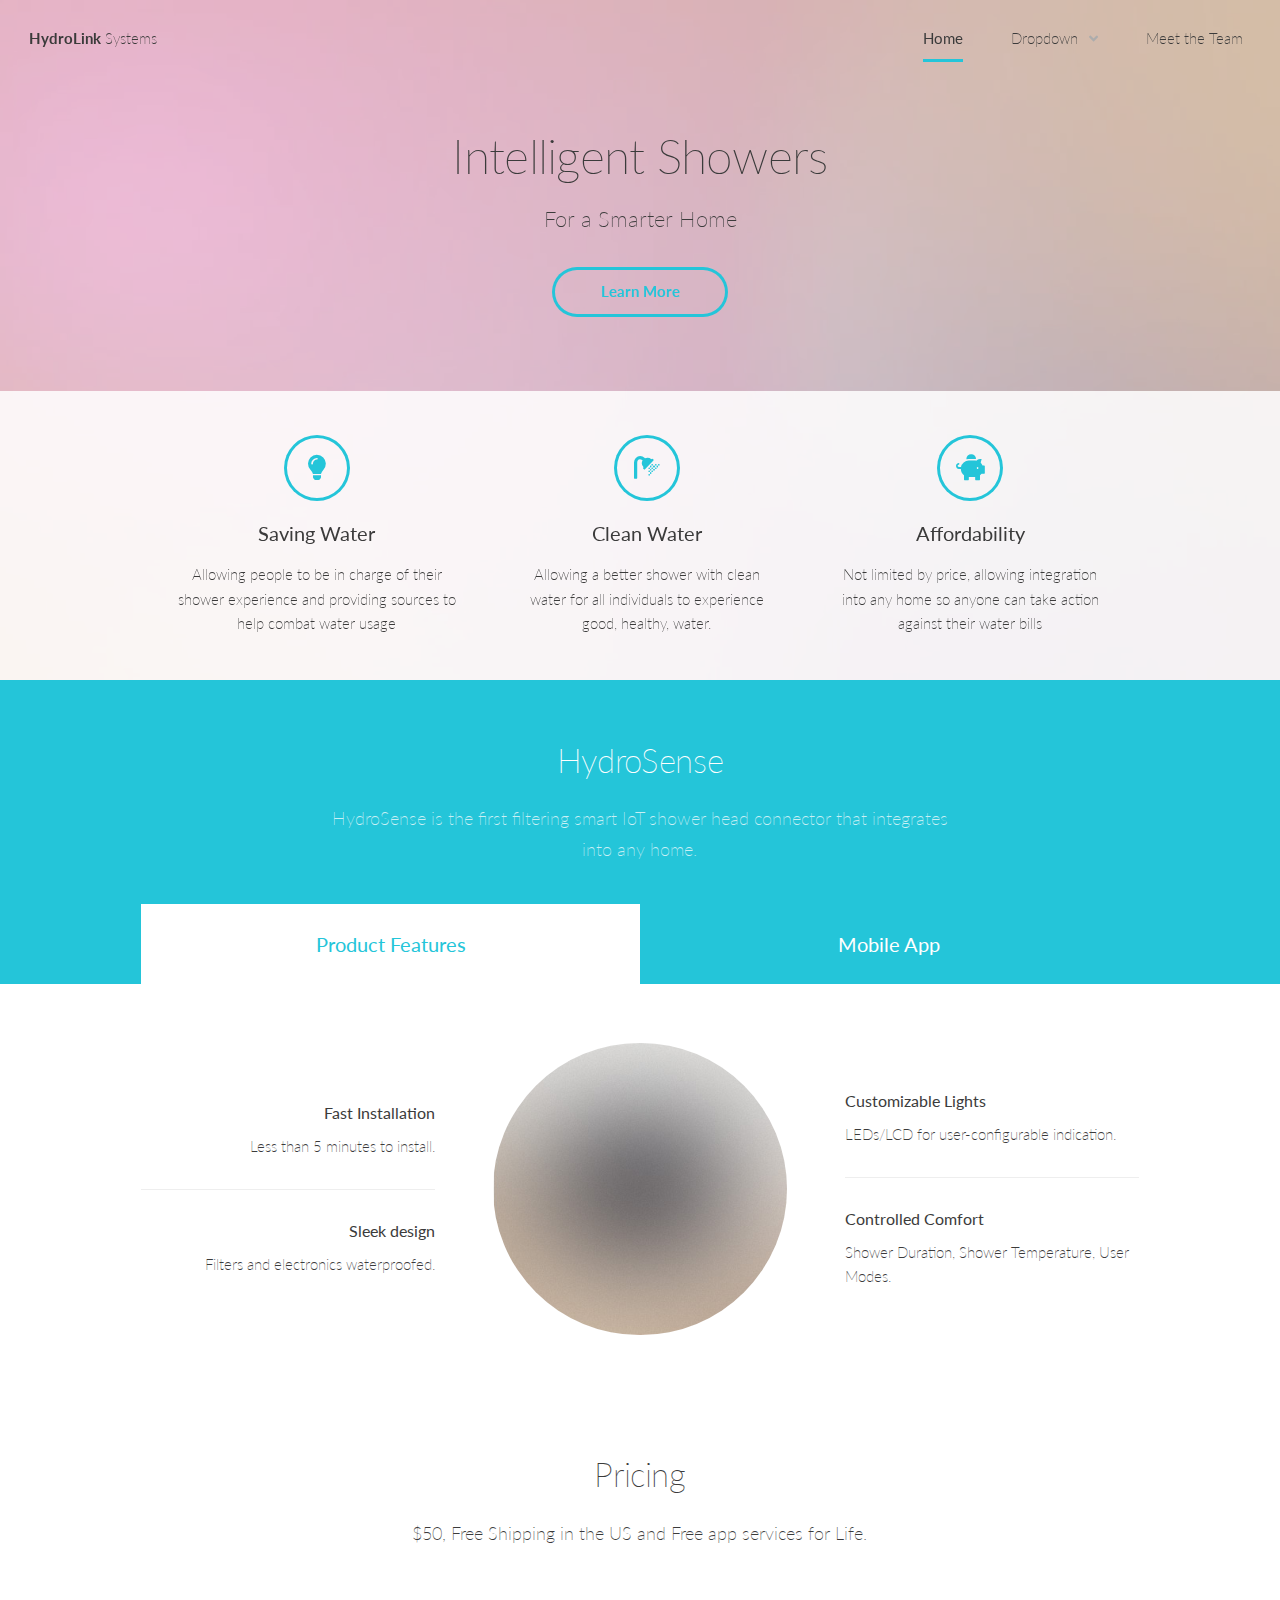
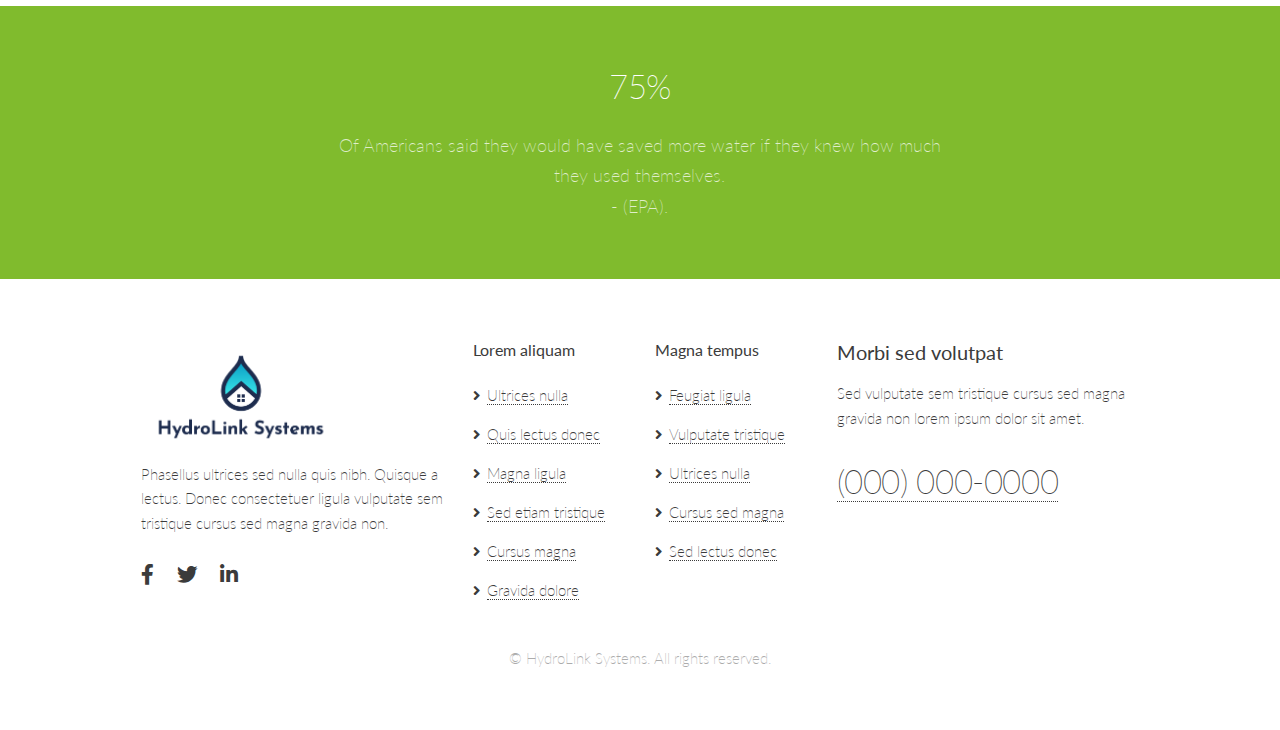
==== commit 0a262917: "Added favicons and redesigned price section" ====
--- a/index.html
+++ b/index.html
@@ -6,10 +6,11 @@
 -->
 <html>
 	<head>
-		<title>Untitled</title>
+		<title>HydroLink Systems</title>
 		<meta charset="utf-8" />
 		<meta name="viewport" content="width=device-width, initial-scale=1, user-scalable=no" />
 		<link rel="stylesheet" href="assets/css/main.css" />
+		<link rel="icon" type="image/x-icon" href="/images/favicons/favicon.ico">
 	</head>
 	<body class="is-preload">
 
@@ -46,7 +47,7 @@
 										</ul>
 									</li>
 									<li><a href="meet_the_team.html">Meet the Team</a></li>
-									<li><a href="elements.html">Elements</a></li>
+									<!-- <li><a href="elements.html">Elements</a></li> -->
 								</ul>
 							</nav>
 
@@ -175,7 +176,7 @@
 							</li> -->
 						</ul>
 					</section>
-				<section id="two" class="main accent2">
+				<section id="two" class="main ">
 					<header>
 						<h2>Pricing</h2>
 						<p>$50, Free Shipping in the US and Free app services for Life.</p>
@@ -184,7 +185,7 @@
 
 
 				<!-- Section -->
-					<section id="three" class="main accent1">
+					<section id="three" class="main accent2">
 						<header>
 							<h2>75%</h2>
 							<p>Of Americans said they would have saved more water if they knew how much they used themselves. <br>- (EPA).</p>
@@ -262,12 +263,12 @@
 					<footer id="footer">
 						<div class="inner">
 							<section>
-								<h3>Nullam sed gravida</h3>
+								<img src="images/PNG_Logo_Files/Transparent_Logo.png" alt="" style="max-width: 200px;" />
 								<p>Phasellus ultrices sed nulla quis nibh. Quisque a lectus. Donec consectetuer ligula vulputate sem tristique cursus sed magna gravida non.</p>
 								<ul class="icons">
 									<li><a href="#" class="icon brands fa-facebook-f"><span class="label">Facebook</span></a></li>
 									<li><a href="#" class="icon brands fa-twitter"><span class="label">Twitter</span></a></li>
-									<li><a href="#" class="icon brands fa-linkedin-in"><span class="label">LinkedIn</span></a></li>
+									<li><a href="https://www.linkedin.com/company/hydrolink-systems/" class="icon brands fa-linkedin-in"><span class="label">LinkedIn</span></a></li>
 								</ul>
 							</section>
 							<section class="narrow">
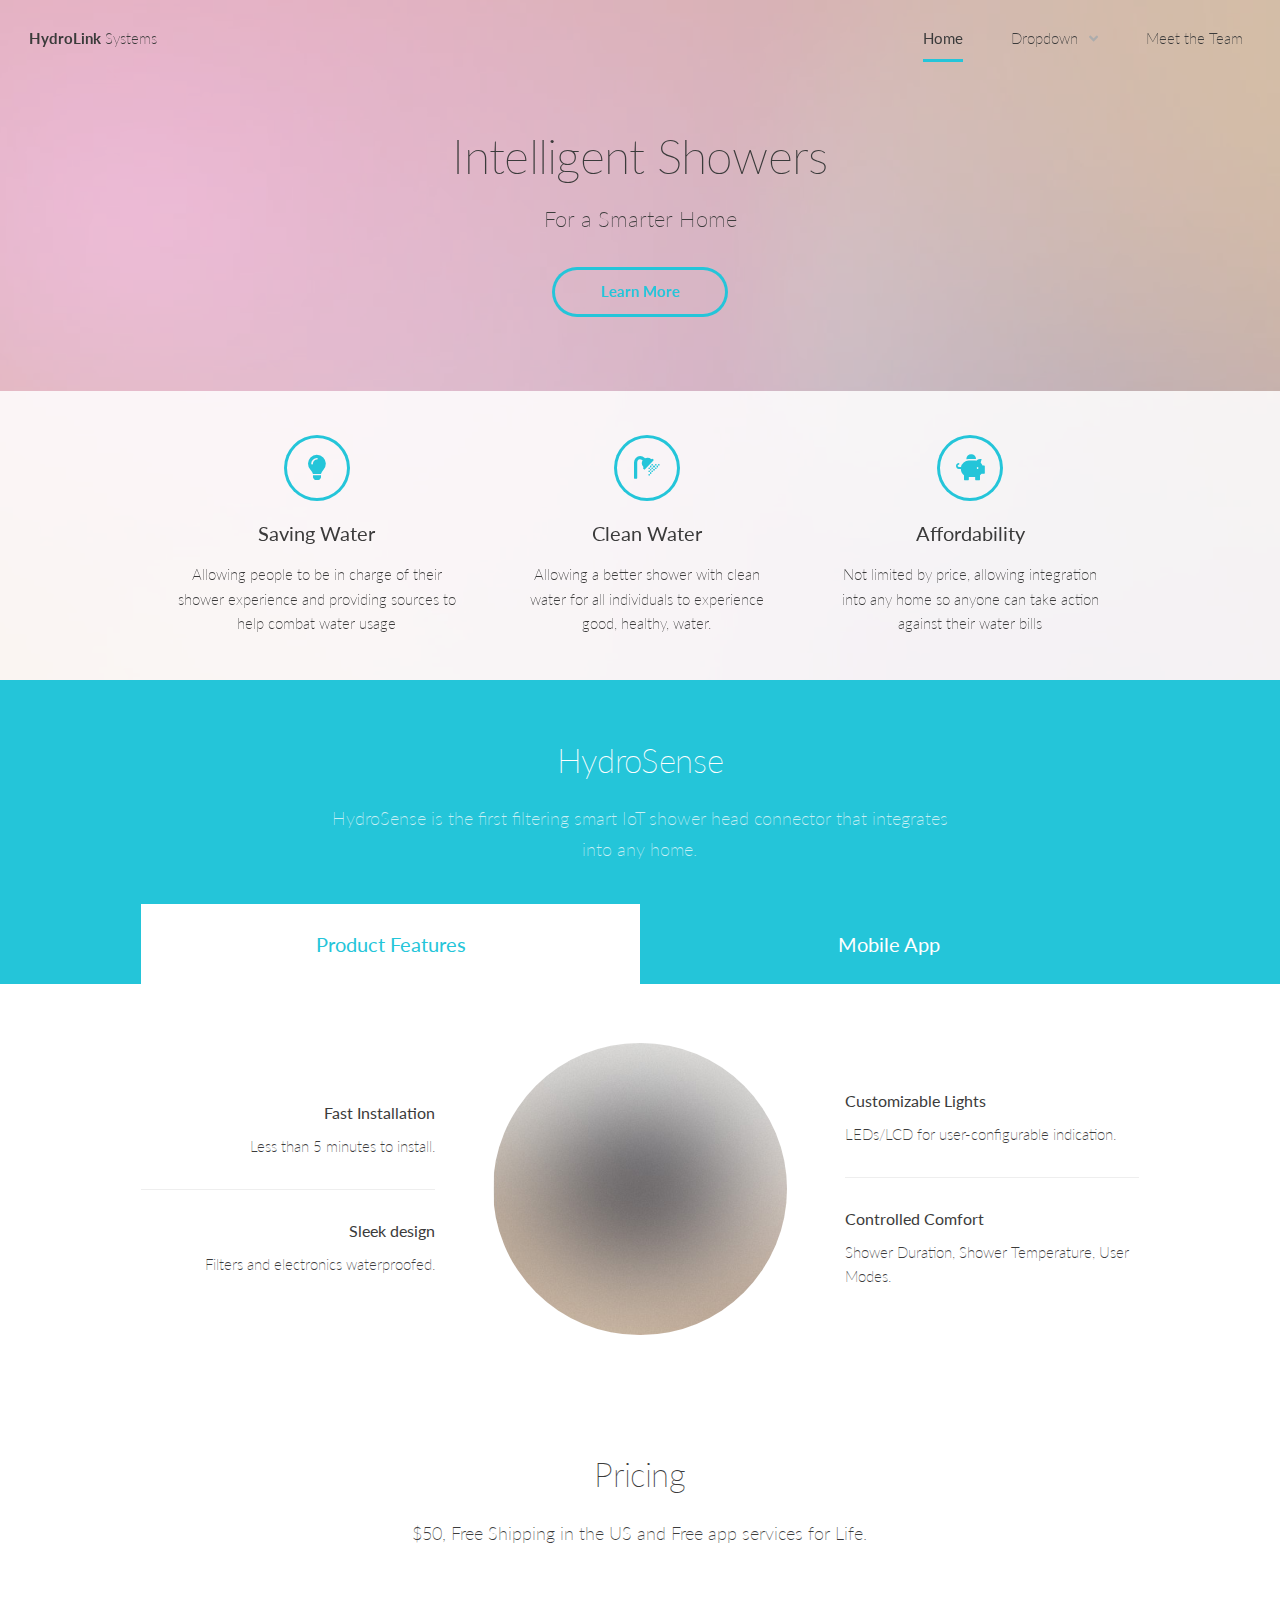
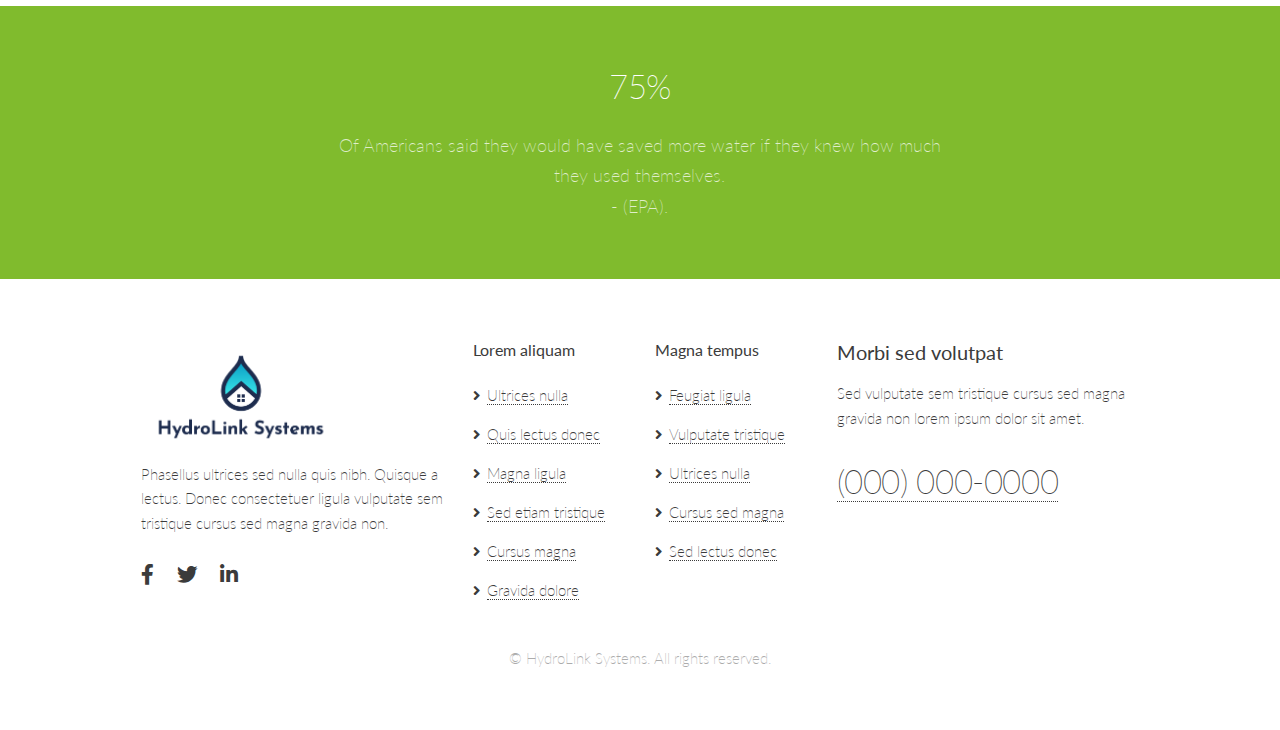
==== commit 45c9a3cd: "Fixed favicon issue added it to root directory" ====
--- a/index.html
+++ b/index.html
@@ -10,7 +10,7 @@
 		<meta charset="utf-8" />
 		<meta name="viewport" content="width=device-width, initial-scale=1, user-scalable=no" />
 		<link rel="stylesheet" href="assets/css/main.css" />
-		<link rel="icon" type="image/x-icon" href="/images/favicons/favicon.ico">
+		<link rel="shortcut icon" type="image/x-icon" href="favicon.ico">
 	</head>
 	<body class="is-preload">
 
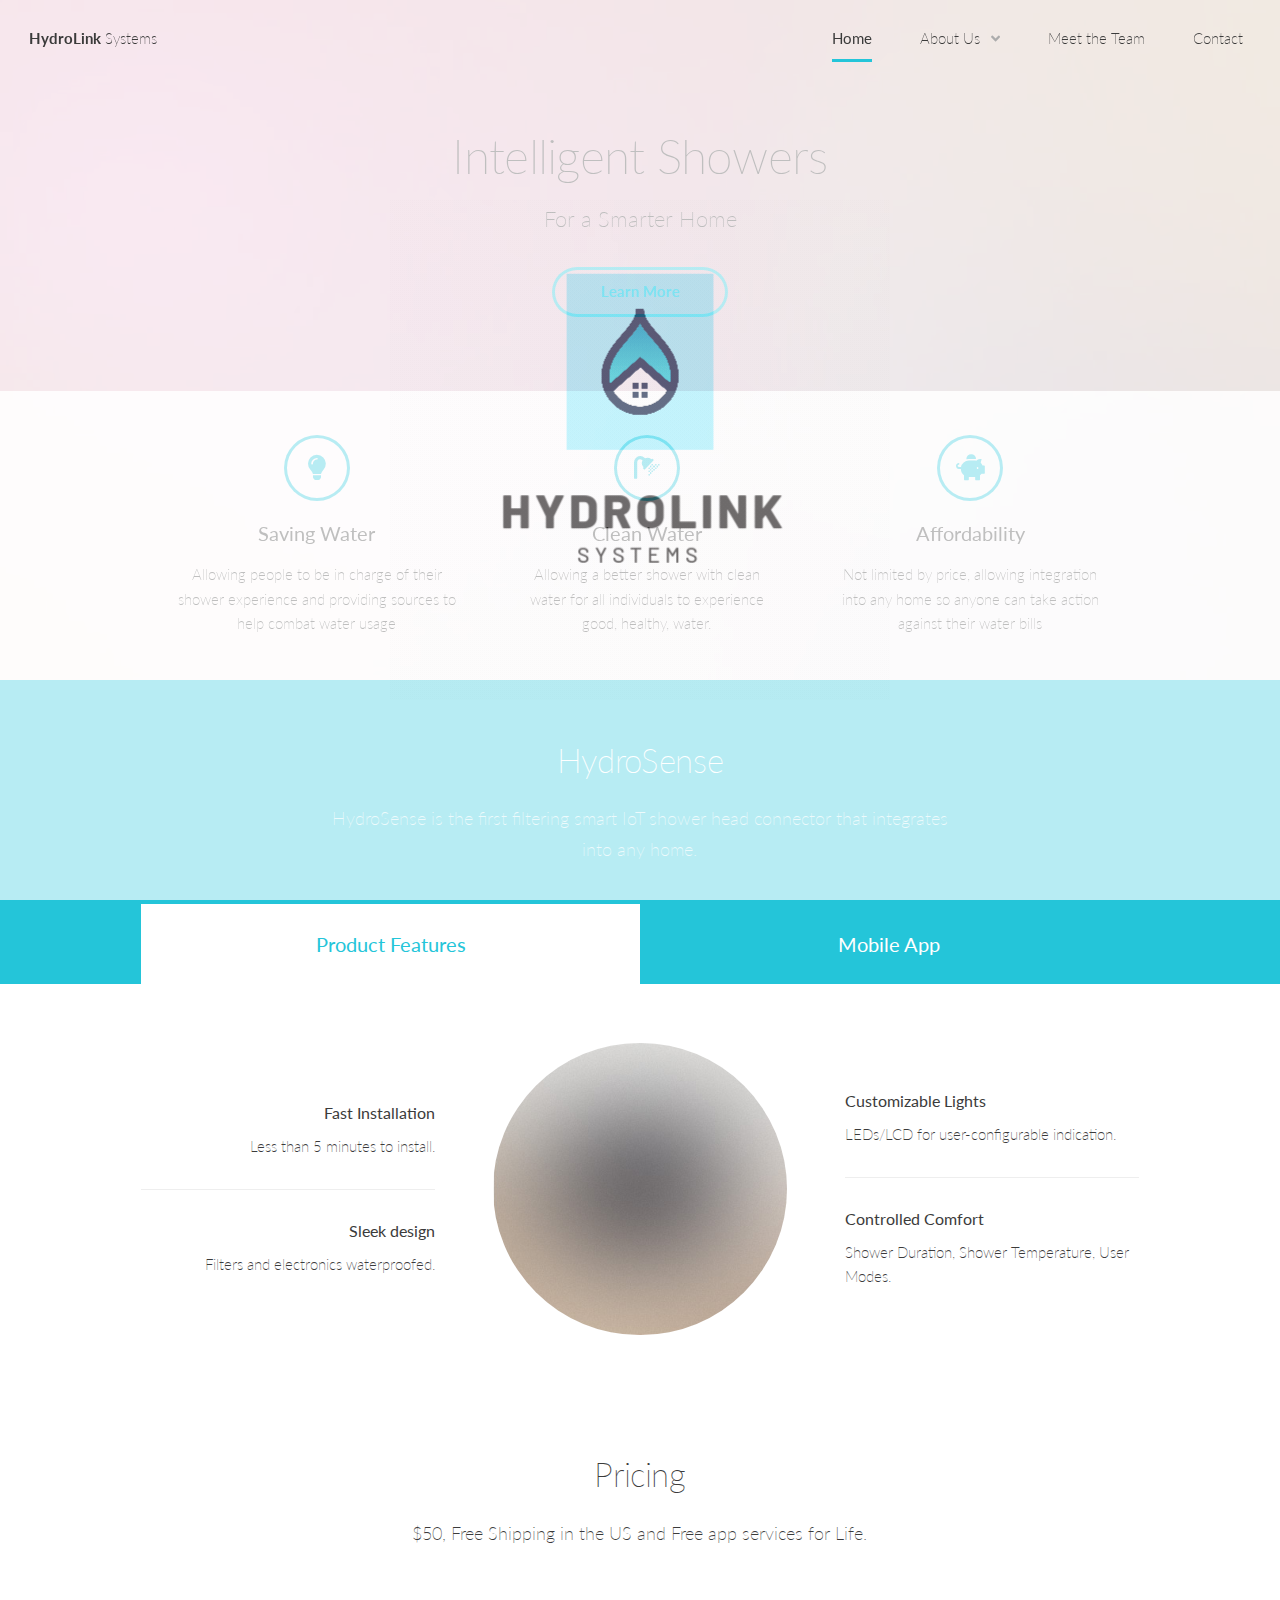
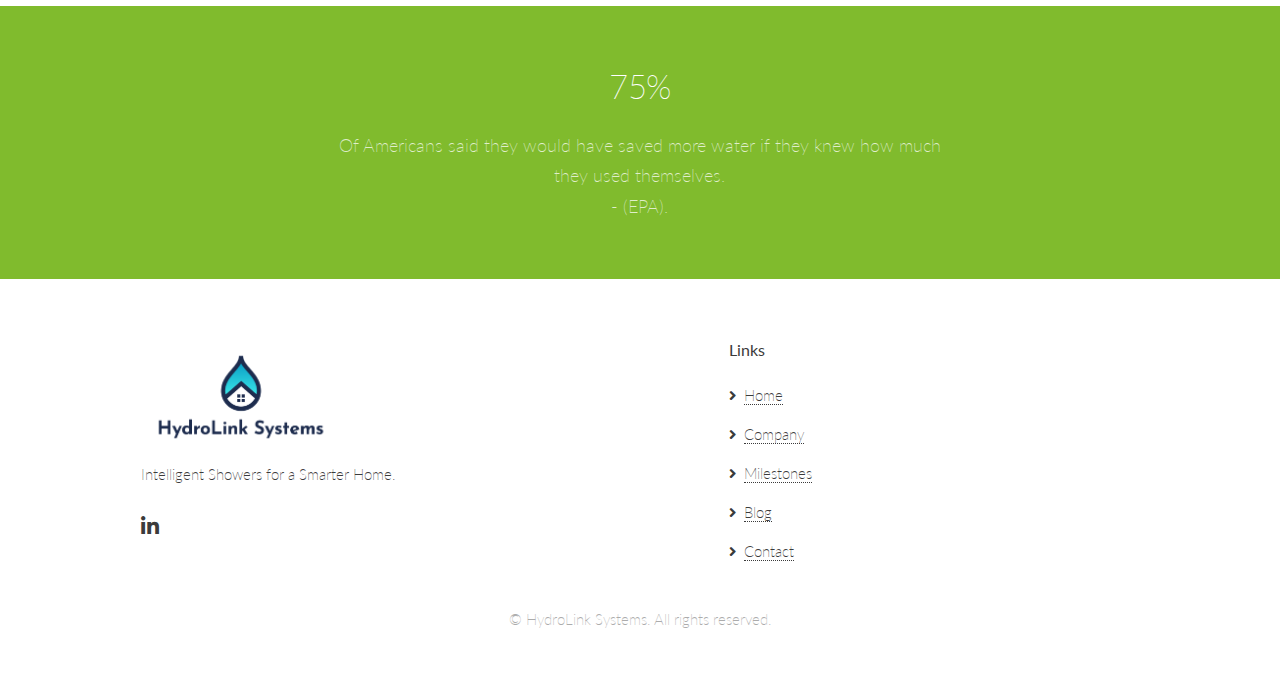
==== commit 9b9b3da3: "Cleaned up some of website and added contact page" ====
--- a/index.html
+++ b/index.html
@@ -12,6 +12,7 @@
 		<link rel="stylesheet" href="assets/css/main.css" />
 		<link rel="shortcut icon" type="image/x-icon" href="favicon.ico">
 	</head>
+	<div id="preloader"></div>
 	<body class="is-preload">
 
 		<!-- Wrapper -->
@@ -30,23 +31,24 @@
 								<ul>
 									<li class="current"><a href="index.html">Home</a></li>
 									<li>
-										<a href="#" class="icon solid fa-angle-down">Dropdown</a>
+										<a href="#" class="icon solid fa-angle-down">About Us</a>
 										<ul>
-											<li><a href="#">Option One</a></li>
-											<li><a href="#">Option Two</a></li>
-											<li><a href="#">Option Three</a></li>
+											<li><a href="#">Company</a></li>
+											<li><a href="#">Milestones</a></li>
+											<li><a href="#">Blog</a></li>
 											<li>
-												<a href="#">Submenu</a>
+												<!-- <a href="#">Submenu</a>
 												<ul>
 													<li><a href="#">Option One</a></li>
 													<li><a href="#">Option Two</a></li>
 													<li><a href="#">Option Three</a></li>
 													<li><a href="#">Option Four</a></li>
-												</ul>
+												</ul> -->
 											</li>
 										</ul>
 									</li>
 									<li><a href="meet_the_team.html">Meet the Team</a></li>
+									<li><a href="contact.html">Contact</a></li>
 									<!-- <li><a href="elements.html">Elements</a></li> -->
 								</ul>
 							</nav>
@@ -264,14 +266,14 @@
 						<div class="inner">
 							<section>
 								<img src="images/PNG_Logo_Files/Transparent_Logo.png" alt="" style="max-width: 200px;" />
-								<p>Phasellus ultrices sed nulla quis nibh. Quisque a lectus. Donec consectetuer ligula vulputate sem tristique cursus sed magna gravida non.</p>
+								<p> Intelligent Showers for a Smarter Home.</p>
 								<ul class="icons">
-									<li><a href="#" class="icon brands fa-facebook-f"><span class="label">Facebook</span></a></li>
-									<li><a href="#" class="icon brands fa-twitter"><span class="label">Twitter</span></a></li>
+									<!-- <li><a href="#" class="icon brands fa-facebook-f"><span class="label">Facebook</span></a></li>
+									<li><a href="#" class="icon brands fa-twitter"><span class="label">Twitter</span></a></li> -->
 									<li><a href="https://www.linkedin.com/company/hydrolink-systems/" class="icon brands fa-linkedin-in"><span class="label">LinkedIn</span></a></li>
 								</ul>
 							</section>
-							<section class="narrow">
+							<!-- <section class="narrow">
 								<h4>Lorem aliquam</h4>
 								<ul class="links">
 									<li><a href="#">Ultrices nulla</a></li>
@@ -281,22 +283,22 @@
 									<li><a href="#">Cursus magna</a></li>
 									<li><a href="#">Gravida dolore</a></li>
 								</ul>
-							</section>
+							</section> -->
 							<section class="narrow">
-								<h4>Magna tempus</h4>
+								<h4>Links</h4>
 								<ul class="links">
-									<li><a href="#">Feugiat ligula</a></li>
-									<li><a href="#">Vulputate tristique</a></li>
-									<li><a href="#">Ultrices nulla</a></li>
-									<li><a href="#">Cursus sed magna</a></li>
-									<li><a href="#">Sed lectus donec</a></li>
+									<li><a href="#">Home</a></li>
+									<li><a href="#">Company</a></li>
+									<li><a href="#">Milestones</a></li>
+									<li><a href="#">Blog</a></li>
+									<li><a href="contact.html">Contact</a></li>
 								</ul>
 							</section>
-							<section>
+							<!-- <section>
 								<h3>Morbi sed volutpat</h3>
 								<p>Sed vulputate sem tristique cursus sed magna gravida non lorem ipsum dolor sit amet.<p>
 								<p><a href="#" class="major">(000) 000-0000</a></p>
-							</section>
+							</section> -->
 						</div>
 						<div class="copyright">
 							<p>&copy; HydroLink Systems. All rights reserved.</p>
--- a/assets/css/main.css
+++ b/assets/css/main.css
@@ -5198,4 +5198,25 @@
 	  .title {
 		color: grey;
 	  }
-	  +	  
+	  .js div#preloader {
+		position: fixed;
+		left: 0;
+		top: 0;
+		z-index: 999;
+		width: 100%;
+		height: 100%;
+		overflow: visible;
+		
+		/* You can change the background color and image URL here.  This solution works with animated .svg and animated .gif */
+		background: #ffffff url('/images/HydroLink.gif') no-repeat center center;
+	  }
+	
+#contactForm {
+	width: 80%;
+	margin: 0 auto;
+}
+
+#contactForm * {
+	width: 80%;
+}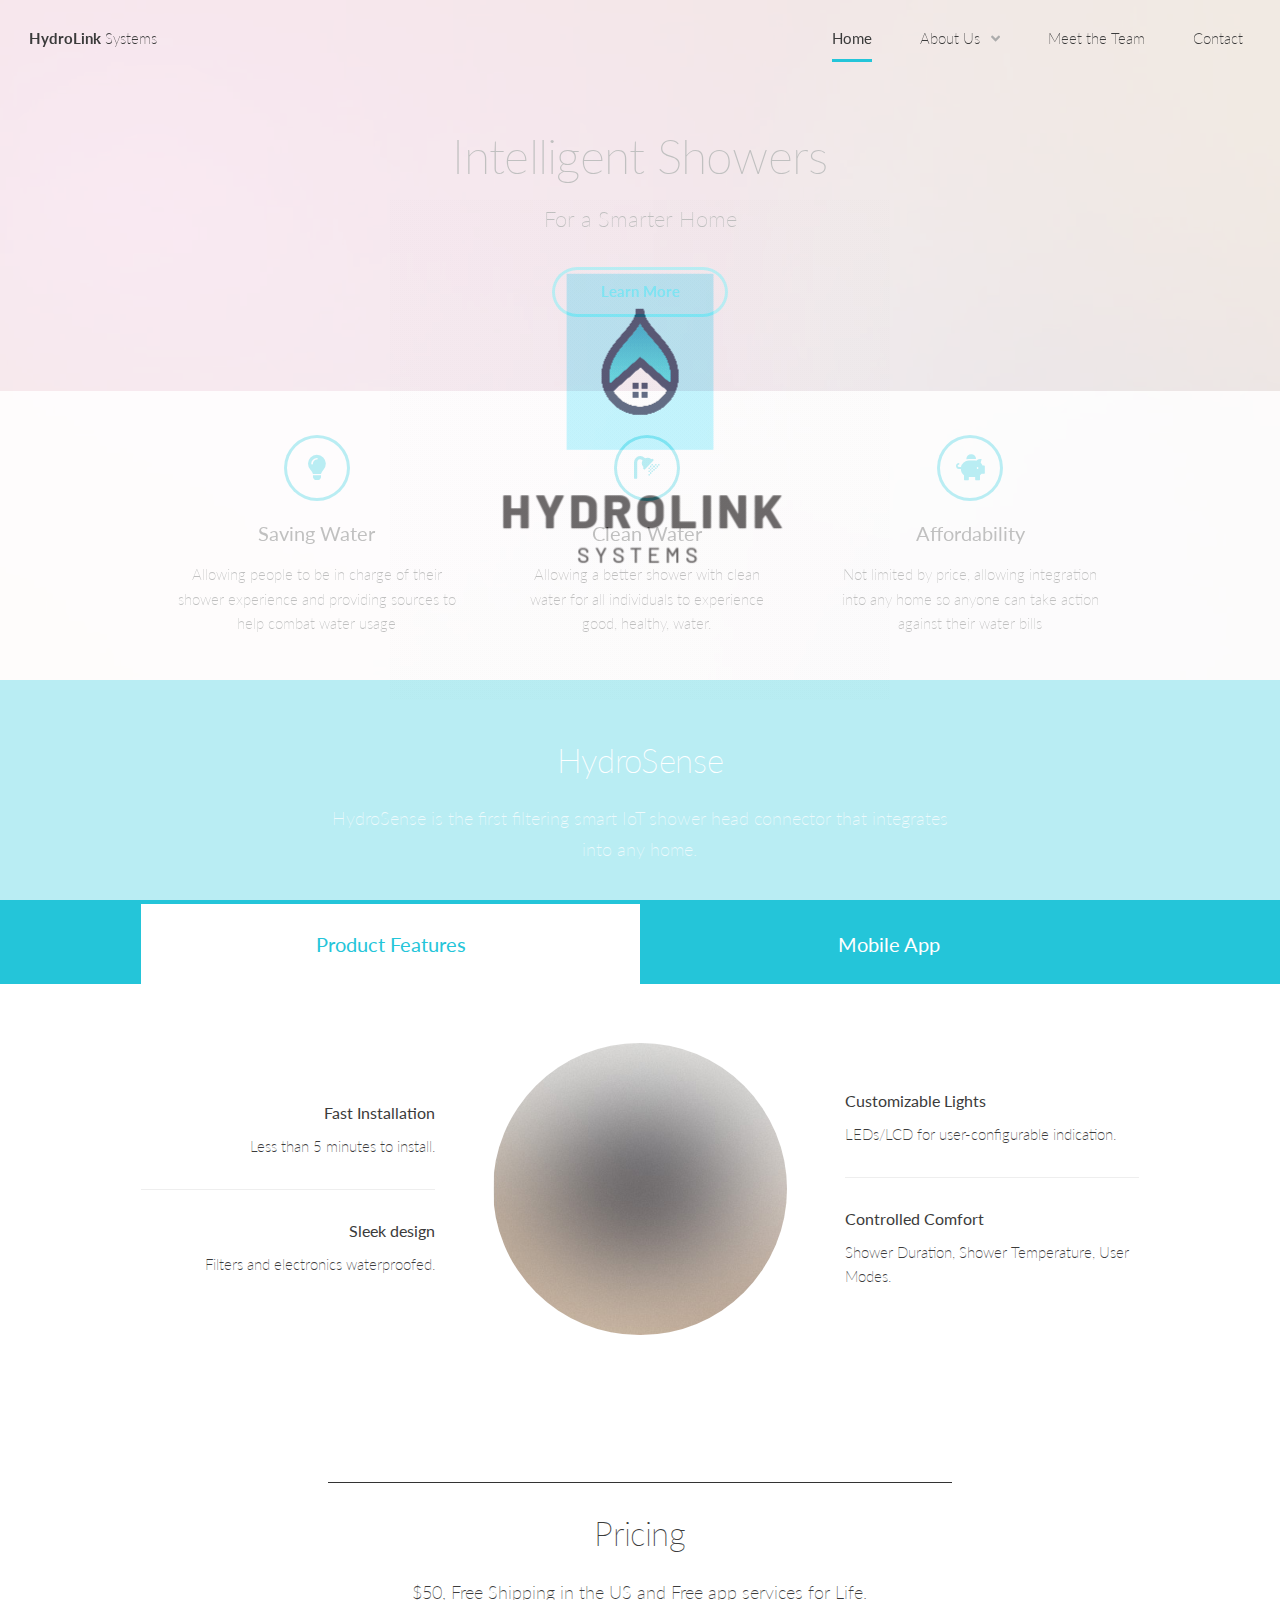
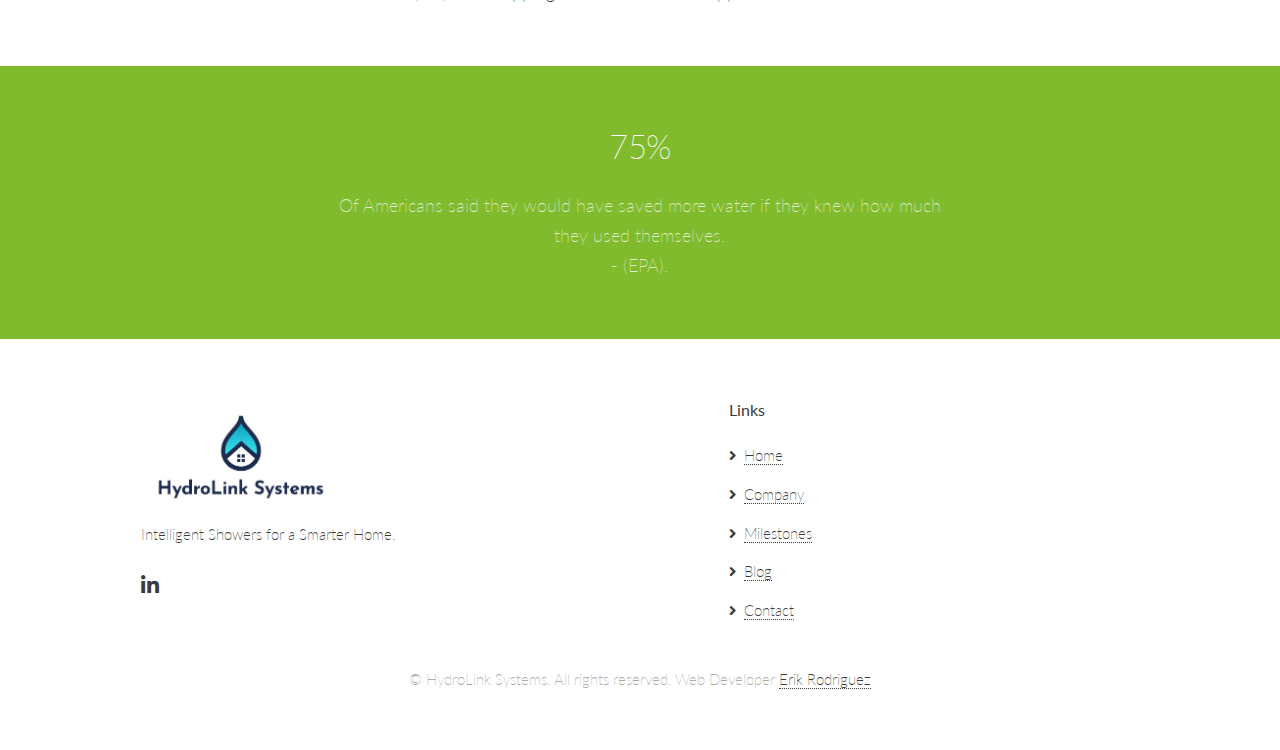
==== commit 974e6aec: "Added active highlighting and milestones page" ====
--- a/index.html
+++ b/index.html
@@ -34,7 +34,7 @@
 										<a href="#" class="icon solid fa-angle-down">About Us</a>
 										<ul>
 											<li><a href="#">Company</a></li>
-											<li><a href="#">Milestones</a></li>
+											<li><a href="milestones.html">Milestones</a></li>
 											<li><a href="#">Blog</a></li>
 											<li>
 												<!-- <a href="#">Submenu</a>
@@ -180,6 +180,7 @@
 					</section>
 				<section id="two" class="main ">
 					<header>
+						<hr>
 						<h2>Pricing</h2>
 						<p>$50, Free Shipping in the US and Free app services for Life.</p>
 					</header>
@@ -301,7 +302,7 @@
 							</section> -->
 						</div>
 						<div class="copyright">
-							<p>&copy; HydroLink Systems. All rights reserved.</p>
+							<p>&copy; HydroLink Systems. All rights reserved. Web Developer <a href="https://www.linkedin.com/in/erikrodriguez1/">Erik Rodriguez</a> </p>
 						</div>
 					</footer>
 
--- a/assets/css/main.css
+++ b/assets/css/main.css
@@ -5209,7 +5209,7 @@
 		overflow: visible;
 		
 		/* You can change the background color and image URL here.  This solution works with animated .svg and animated .gif */
-		background: #ffffff url('/images/HydroLink.gif') no-repeat center center;
+		background: #ffffff url('../../images/HydroLink.gif') no-repeat center center;
 	  }
 	
 #contactForm {
@@ -5219,4 +5219,12 @@
 
 #contactForm * {
 	width: 80%;
-}+}
+
+#two hr {
+	border: none;
+	height: 1px;
+	/* Set the hr color */
+	color: #333;  /* old IE */
+	background-color: #333;  /* Modern Browsers */
+}
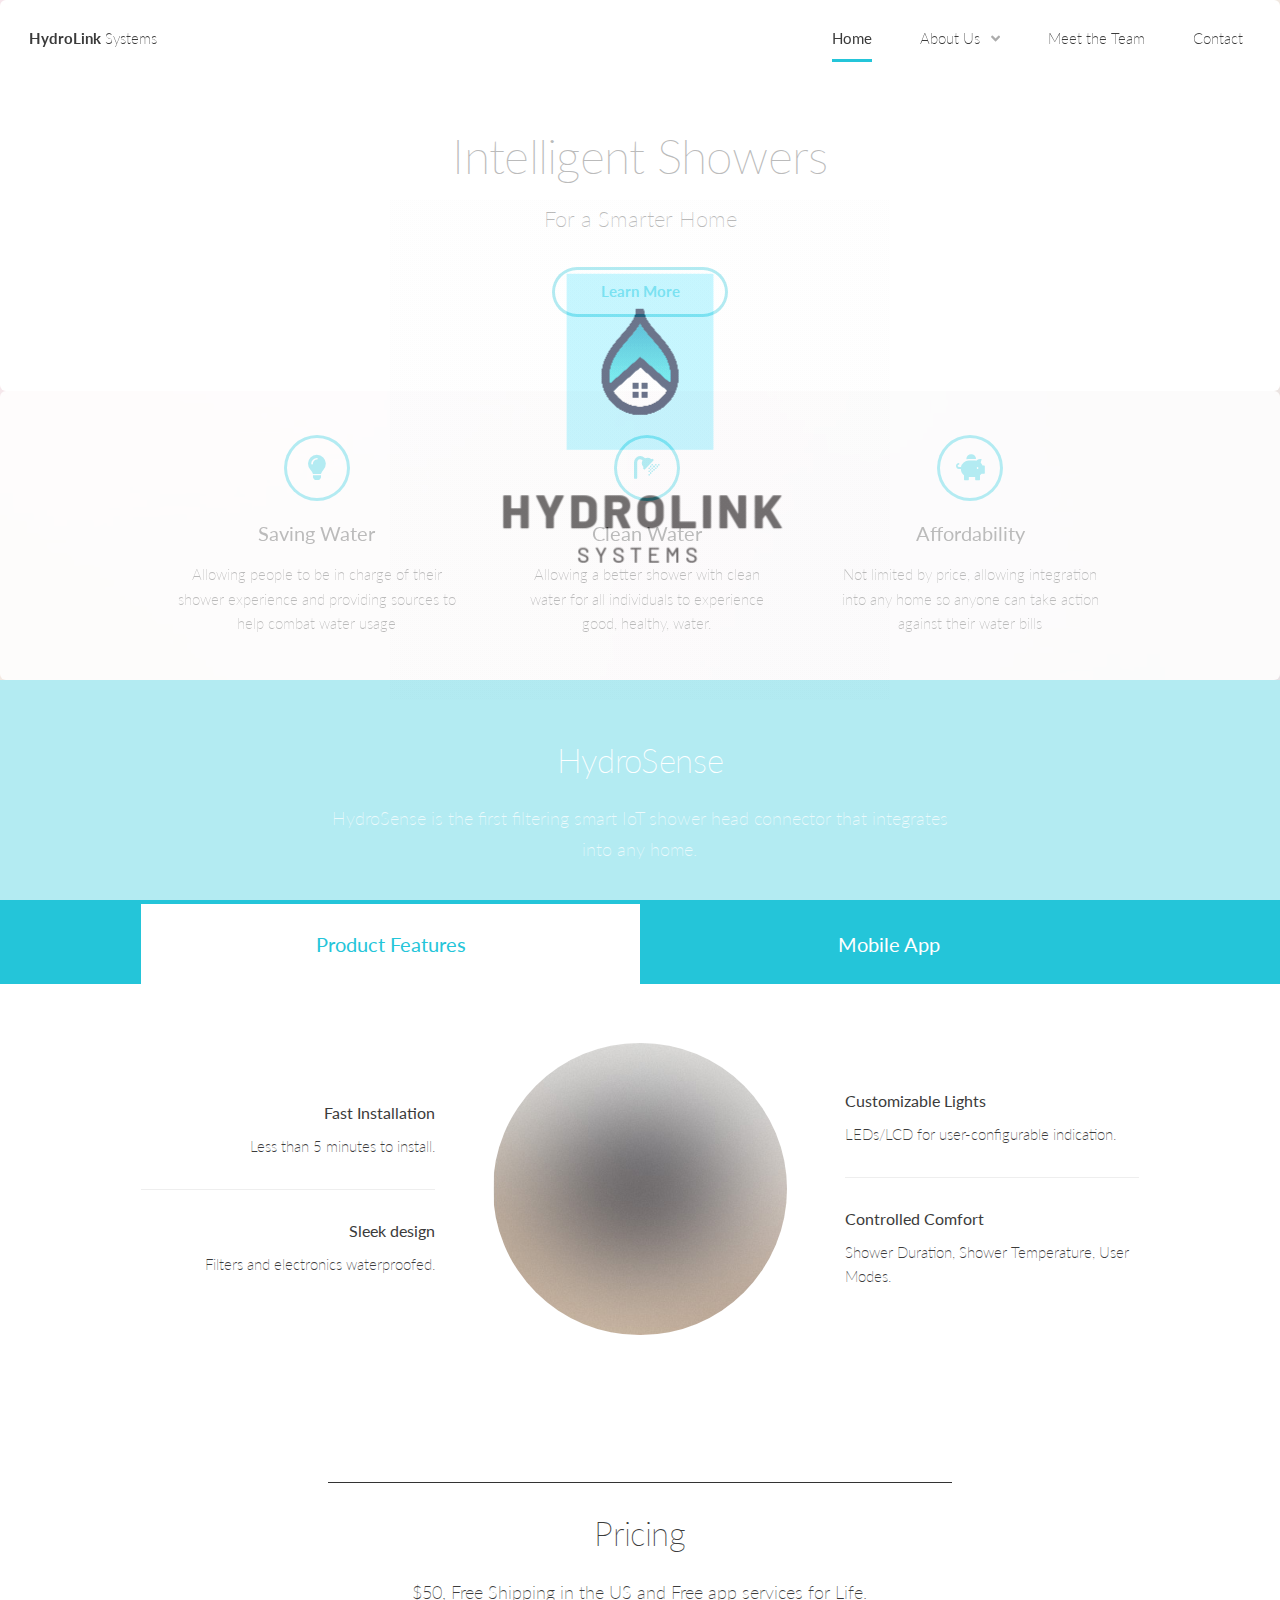
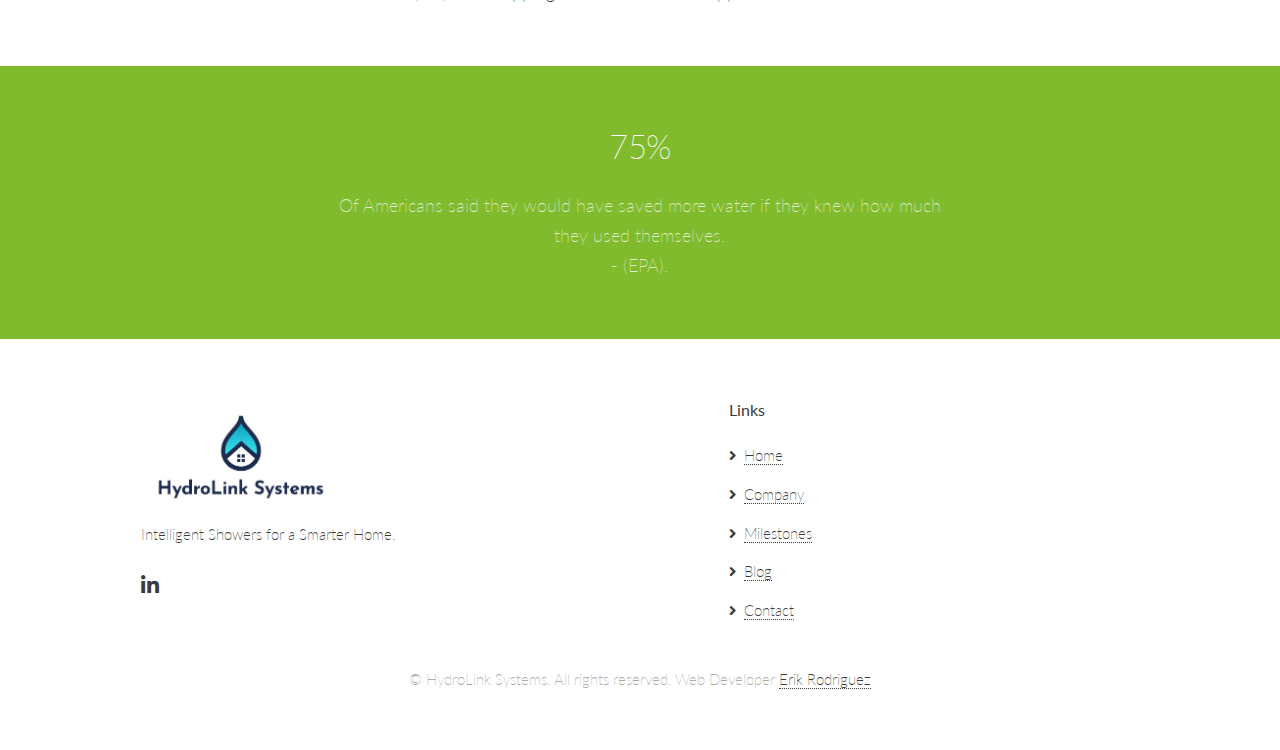
==== commit 4e988122: "Added working google contact form" ====
--- a/index.html
+++ b/index.html
@@ -290,7 +290,7 @@
 								<ul class="links">
 									<li><a href="#">Home</a></li>
 									<li><a href="#">Company</a></li>
-									<li><a href="#">Milestones</a></li>
+									<li><a href="milestones.html">Milestones</a></li>
 									<li><a href="#">Blog</a></li>
 									<li><a href="contact.html">Contact</a></li>
 								</ul>
--- a/assets/css/main.css
+++ b/assets/css/main.css
@@ -5228,3 +5228,176 @@
 	color: #333;  /* old IE */
 	background-color: #333;  /* Modern Browsers */
 }
+
+/* Timeline milestones */
+  
+  /* The actual timeline (the vertical ruler) */
+  .timeline {
+	position: relative;
+	max-width: 1200px;
+	margin: 0 auto;
+  }
+  
+  /* The actual timeline (the vertical ruler) */
+  .timeline::after {
+	content: '';
+	position: absolute;
+	width: 6px;
+	background-color: white;
+	top: 0;
+	bottom: 0;
+	left: 50%;
+	margin-left: -3px;
+  }
+  
+  /* Container around content */
+  .time-container {
+	padding: 10px 40px;
+	position: relative;
+	background-color: inherit;
+	width: 50%;
+  }
+  
+  /* The circles on the timeline */
+  .time-container::after {
+	content: '';
+	position: absolute;
+	width: 25px;
+	height: 25px;
+	right: -17px;
+	background-color: white;
+	border: 4px solid #80bb2d;;
+	top: 15px;
+	border-radius: 50%;
+	z-index: 1;
+  }
+  
+  /* Place the container to the left */
+  .left {
+	left: 0;
+  }
+  
+  /* Place the container to the right */
+  .right {
+	left: 50%;
+  }
+  
+  /* Add arrows to the left container (pointing right) */
+  .left::before {
+	content: " ";
+	height: 0;
+	position: absolute;
+	top: 22px;
+	width: 0;
+	z-index: 1;
+	right: 30px;
+	border: medium solid white;
+	border-width: 10px 0 10px 10px;
+	border-color: transparent transparent transparent white;
+  }
+  
+  /* Add arrows to the right container (pointing left) */
+  .right::before {
+	content: " ";
+	height: 0;
+	position: absolute;
+	top: 22px;
+	width: 0;
+	z-index: 1;
+	left: 30px;
+	border: medium solid white;
+	border-width: 10px 10px 10px 0;
+	border-color: transparent white transparent transparent;
+  }
+  
+  /* Fix the circle for containers on the right side */
+  .right::after {
+	left: -16px;
+  }
+  
+  /* The actual content */
+  .content {
+	padding: 20px 30px;
+	background-color: white;
+	position: relative;
+	border-radius: 6px;
+  }
+  
+  /* Media queries - Responsive timeline on screens less than 600px wide */
+  @media screen and (max-width: 600px) {
+  /* Place the timelime to the left */
+	.timeline::after {
+	  left: 31px;
+	}
+  
+  /* Full-width containers */
+	.container {
+	  width: 100%;
+	  padding-left: 70px;
+	  padding-right: 25px;
+	}
+  
+  /* Make sure that all arrows are pointing leftwards */
+	.container::before {
+	  left: 60px;
+	  border: medium solid white;
+	  border-width: 10px 10px 10px 0;
+	  border-color: transparent white transparent transparent;
+	}
+  
+  /* Make sure all circles are at the same spot */
+	.left::after, .right::after {
+	  left: 15px;
+	}
+  
+  /* Make all right containers behave like the left ones */
+	.right {
+	  left: 0%;
+	}
+  } 
+
+/* Toast Notification for Contact Form */
+
+.toast {
+	visibility: hidden; /* Hidden by default. Visible on click */
+	min-width: 250px; /* Set a default minimum width */
+	margin-left: -125px; /* Divide value of min-width by 2 */
+	background-color: #333; /* Black background color */
+	color: #fff; /* White text color */
+	text-align: center; /* Centered text */
+	border-radius: 2px; /* Rounded borders */
+	padding: 16px; /* Padding */
+	position: fixed; /* Sit on top of the screen */
+	z-index: 1; /* Add a z-index if needed */
+	left: 50%; /* Center the snackbar */
+	bottom: 30px; /* 30px from the bottom */
+  }
+  
+  /* Show the snackbar when clicking on a button (class added with JavaScript) */
+  .toast.show {
+	visibility: visible; /* Show the snackbar */
+	/* Start fadeout at 4.5 seconds */
+	-webkit-animation: fadein 0.5s, fadeout 0.5s 4.5s;
+	animation: fadein 0.5s, fadeout 0.5s 4.5s;
+  }
+  
+  /* Animations to fade the snackbar in and out */
+  @-webkit-keyframes fadein {
+	from {bottom: 0; opacity: 0;} 
+	to {bottom: 30px; opacity: 1;}
+  }
+  
+  @keyframes fadein {
+	from {bottom: 0; opacity: 0;}
+	to {bottom: 30px; opacity: 1;}
+  }
+  
+  @-webkit-keyframes fadeout {
+	from {bottom: 30px; opacity: 1;} 
+	to {bottom: 0; opacity: 0;}
+  }
+  
+  @keyframes fadeout {
+	from {bottom: 30px; opacity: 1;}
+	to {bottom: 0; opacity: 0;}
+  }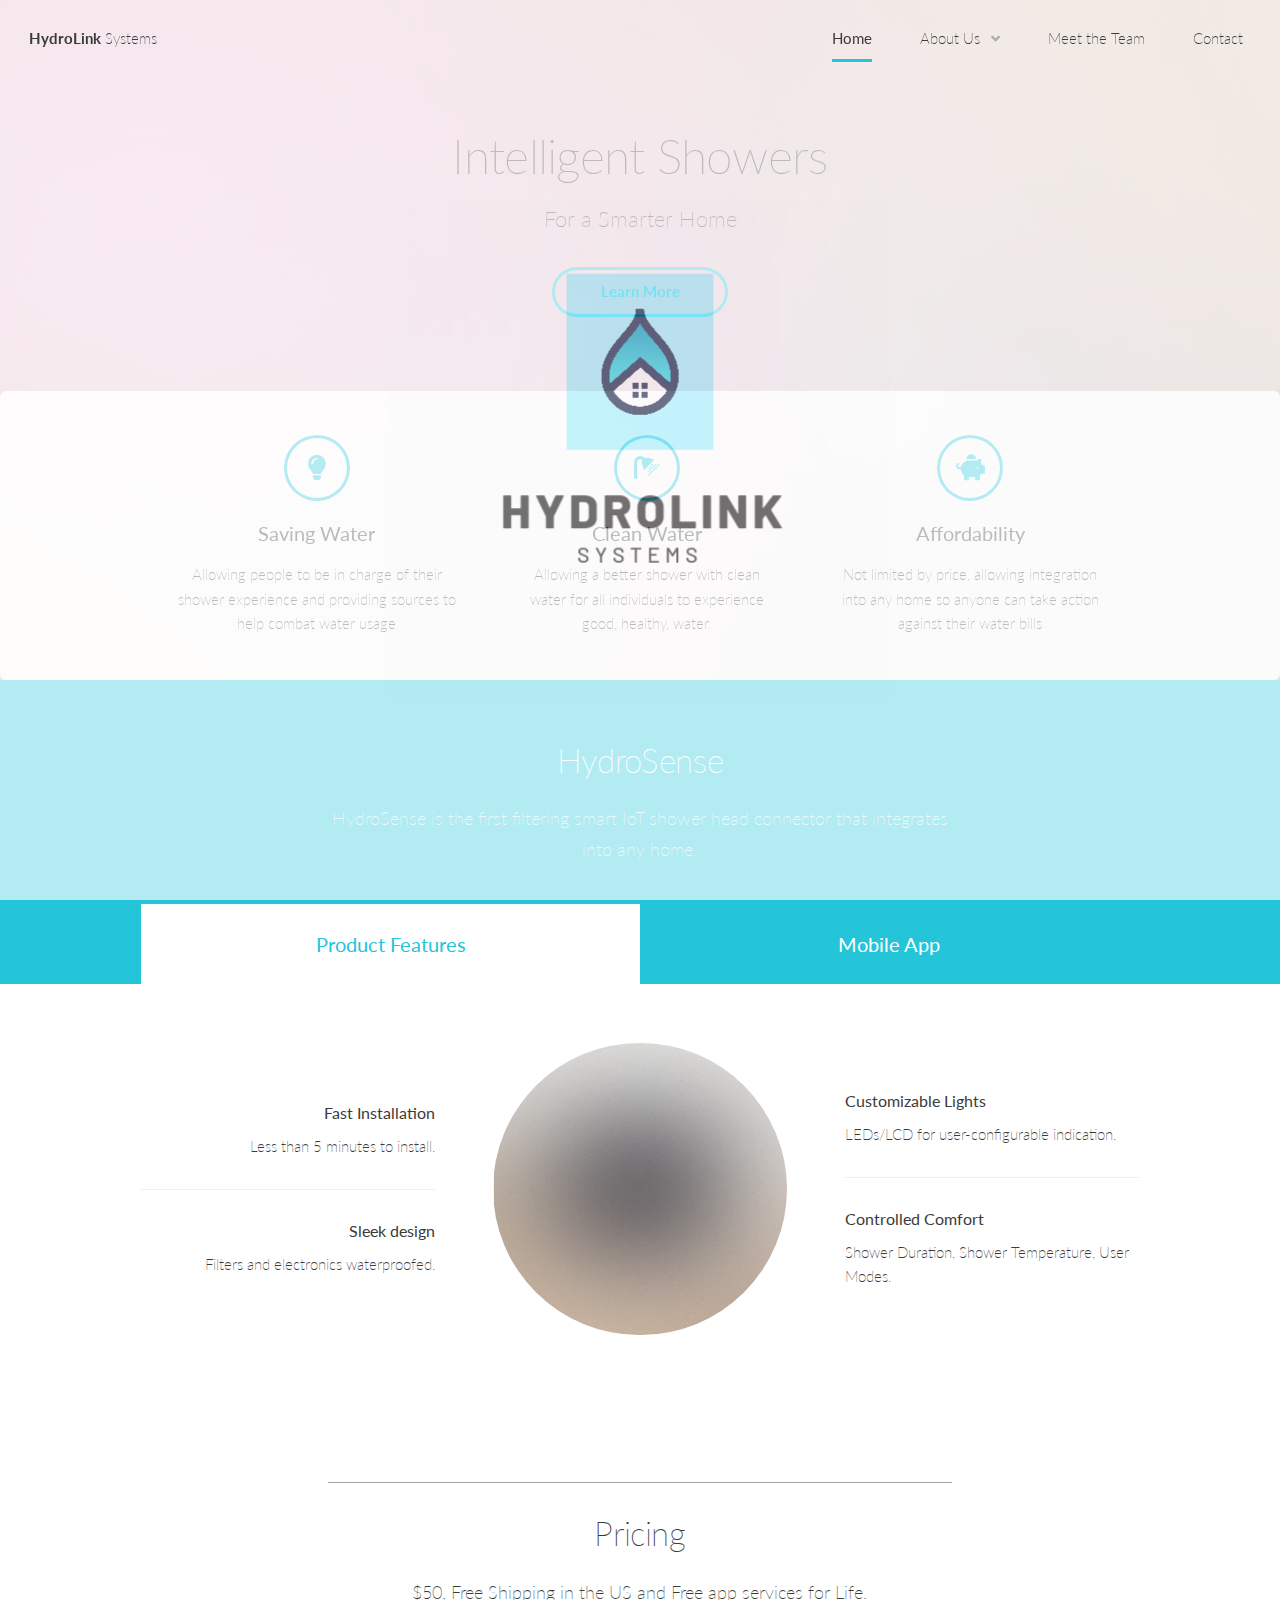
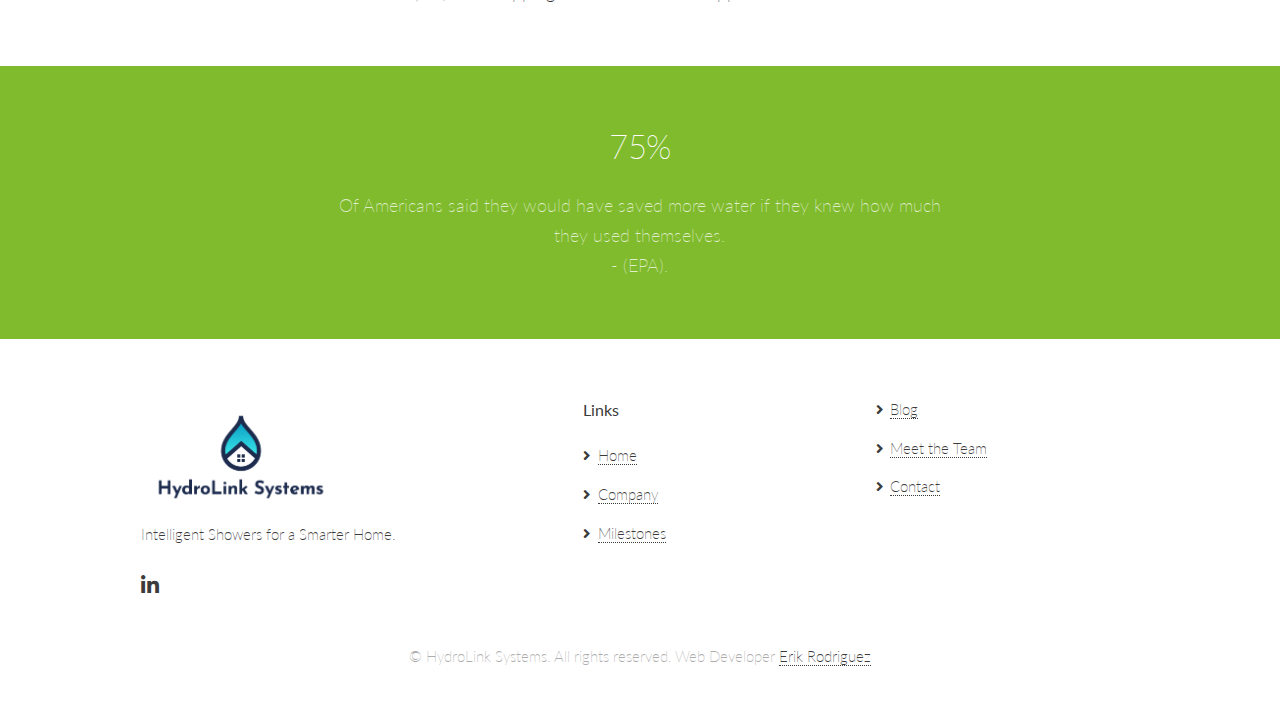
==== commit 9b8025b4: "added blog and company page" ====
--- a/index.html
+++ b/index.html
@@ -33,9 +33,9 @@
 									<li>
 										<a href="#" class="icon solid fa-angle-down">About Us</a>
 										<ul>
-											<li><a href="#">Company</a></li>
+											<li><a href="company.html">Company</a></li>
 											<li><a href="milestones.html">Milestones</a></li>
-											<li><a href="#">Blog</a></li>
+											<li><a href="blog.html">Blog</a></li>
 											<li>
 												<!-- <a href="#">Submenu</a>
 												<ul>
@@ -195,73 +195,6 @@
 						</header>
 					</section>
 
-
-				<!-- Section -->
-					<!-- <section id="three" class="main alt">
-						<header>
-							<h2>Auctor nam sed aliquam</h2>
-							<p>Praesent dapibus, neque id cursus faucibus, tortor neque egestas augue eu vulpu magna erat. Aliquam erat volutpat. Nam dui mi tincidunt magna accumsan.</p>
-						</header>
-						<div class="inner">
-							<div class="posts">
-								<div>
-									<article>
-										<a href="#" class="image"><img src="images/pic05.jpg" alt="" /></a>
-										<div class="content">
-											<h3>Blandit aliquam</h3>
-											<p>Feugiat ultrices sed nibh. Quisque a lectus. Donec consectetuer ligula vulputate sem tristique cursus. Lorem nulla sed gravida non magna.</p>
-											<ul class="actions">
-												<li><a href="#" class="button">More</a></li>
-											</ul>
-										</div>
-									</article>
-									<article>
-										<div class="content">
-											<h3>Amet euismod</h3>
-											<p>Sed ligula vulputate et amet tristique cursus. Lorem nulla sed gravida non magna sed feugiat consequat.</p>
-											<ul class="actions">
-												<li><a href="#" class="button">More</a></li>
-											</ul>
-										</div>
-									</article>
-								</div>
-								<div>
-									<article>
-										<div class="content">
-											<h3>Sed amet feugiat</h3>
-											<p>Phasellus ultrices sed nulla quis nibh. Quisque a lectus. Donec consectetuer ligula vulputate sem tristique cursus. Lorem nulla sed gravida non.</p>
-											<ul class="actions">
-												<li><a href="#" class="button">More</a></li>
-											</ul>
-										</div>
-									</article>
-									<article>
-										<a href="#" class="image"><img src="images/pic06.jpg" alt="" /></a>
-										<div class="content">
-											<h3>Gravida veroeros</h3>
-											<p>Phasellus ultrices sed nulla quis nibh. Quisque a lectus. Donec consectetuer ligula vulputate sem tristique cursus. Lorem nulla sed gravida non.</p>
-											<ul class="actions">
-												<li><a href="#" class="button">More</a></li>
-											</ul>
-										</div>
-									</article>
-								</div>
-								<div>
-									<article>
-										<a href="#" class="image"><img src="images/pic07.jpg" alt="" /></a>
-										<div class="content">
-											<h3>Ipsum volutpat</h3>
-											<p>Donec consectetuer ligula vulputate sem tristique cursus. Lorem nulla sed gravida non. Phasellus et ultricesnulla quis nibh. Quisque amet lorem lectus. Magna consectetuer ligula vulputate sem tristique cursus magna.</p>
-											<ul class="actions">
-												<li><a href="#" class="button">More</a></li>
-											</ul>
-										</div>
-									</article>
-								</div>
-							</div>
-						</div>
-					</section> -->
-
 				<!-- Footer -->
 					<footer id="footer">
 						<div class="inner">
@@ -289,9 +222,14 @@
 								<h4>Links</h4>
 								<ul class="links">
 									<li><a href="#">Home</a></li>
-									<li><a href="#">Company</a></li>
+									<li><a href="company.html">Company</a></li>
 									<li><a href="milestones.html">Milestones</a></li>
-									<li><a href="#">Blog</a></li>
+								</ul>
+							</section>
+							<section class="narrow">
+								<ul class="links">
+									<li><a href="blog.html">Blog</a></li>
+									<li><a href="meet_the_team.html">Meet the Team</a></li>
 									<li><a href="contact.html">Contact</a></li>
 								</ul>
 							</section>
--- a/assets/css/main.css
+++ b/assets/css/main.css
@@ -340,7 +340,7 @@
 
 	hr {
 		border: 0;
-		border-bottom: solid 1px;
+		border-bottom: solid 1px grey;
 		margin: 2rem 0;
 	}
 
@@ -3516,6 +3516,7 @@
 				-webkit-transition: -webkit-transform 0.75s ease-out, opacity 1.25s ease;
 				-ms-transition: -ms-transform 0.75s ease-out, opacity 1.25s ease;
 				transition: transform 0.75s ease-out, opacity 1.25s ease;
+				background-color: rgba(245, 245, 245, 0.116);
 			}
 
 			#banner .content.secondary {
@@ -5225,8 +5226,8 @@
 	border: none;
 	height: 1px;
 	/* Set the hr color */
-	color: #333;  /* old IE */
-	background-color: #333;  /* Modern Browsers */
+	color: #a5a5a5;  /* old IE */
+	background-color: #a5a5a5;  /* Modern Browsers */
 }
 
 /* Timeline milestones */
@@ -5400,4 +5401,11 @@
   @keyframes fadeout {
 	from {bottom: 30px; opacity: 1;}
 	to {bottom: 0; opacity: 0;}
-  }+  }
+
+.blog-post {
+	margin-bottom: 40px;
+	border: 1px solid black;
+	border-radius: 10px;
+	padding: 10px;
+}